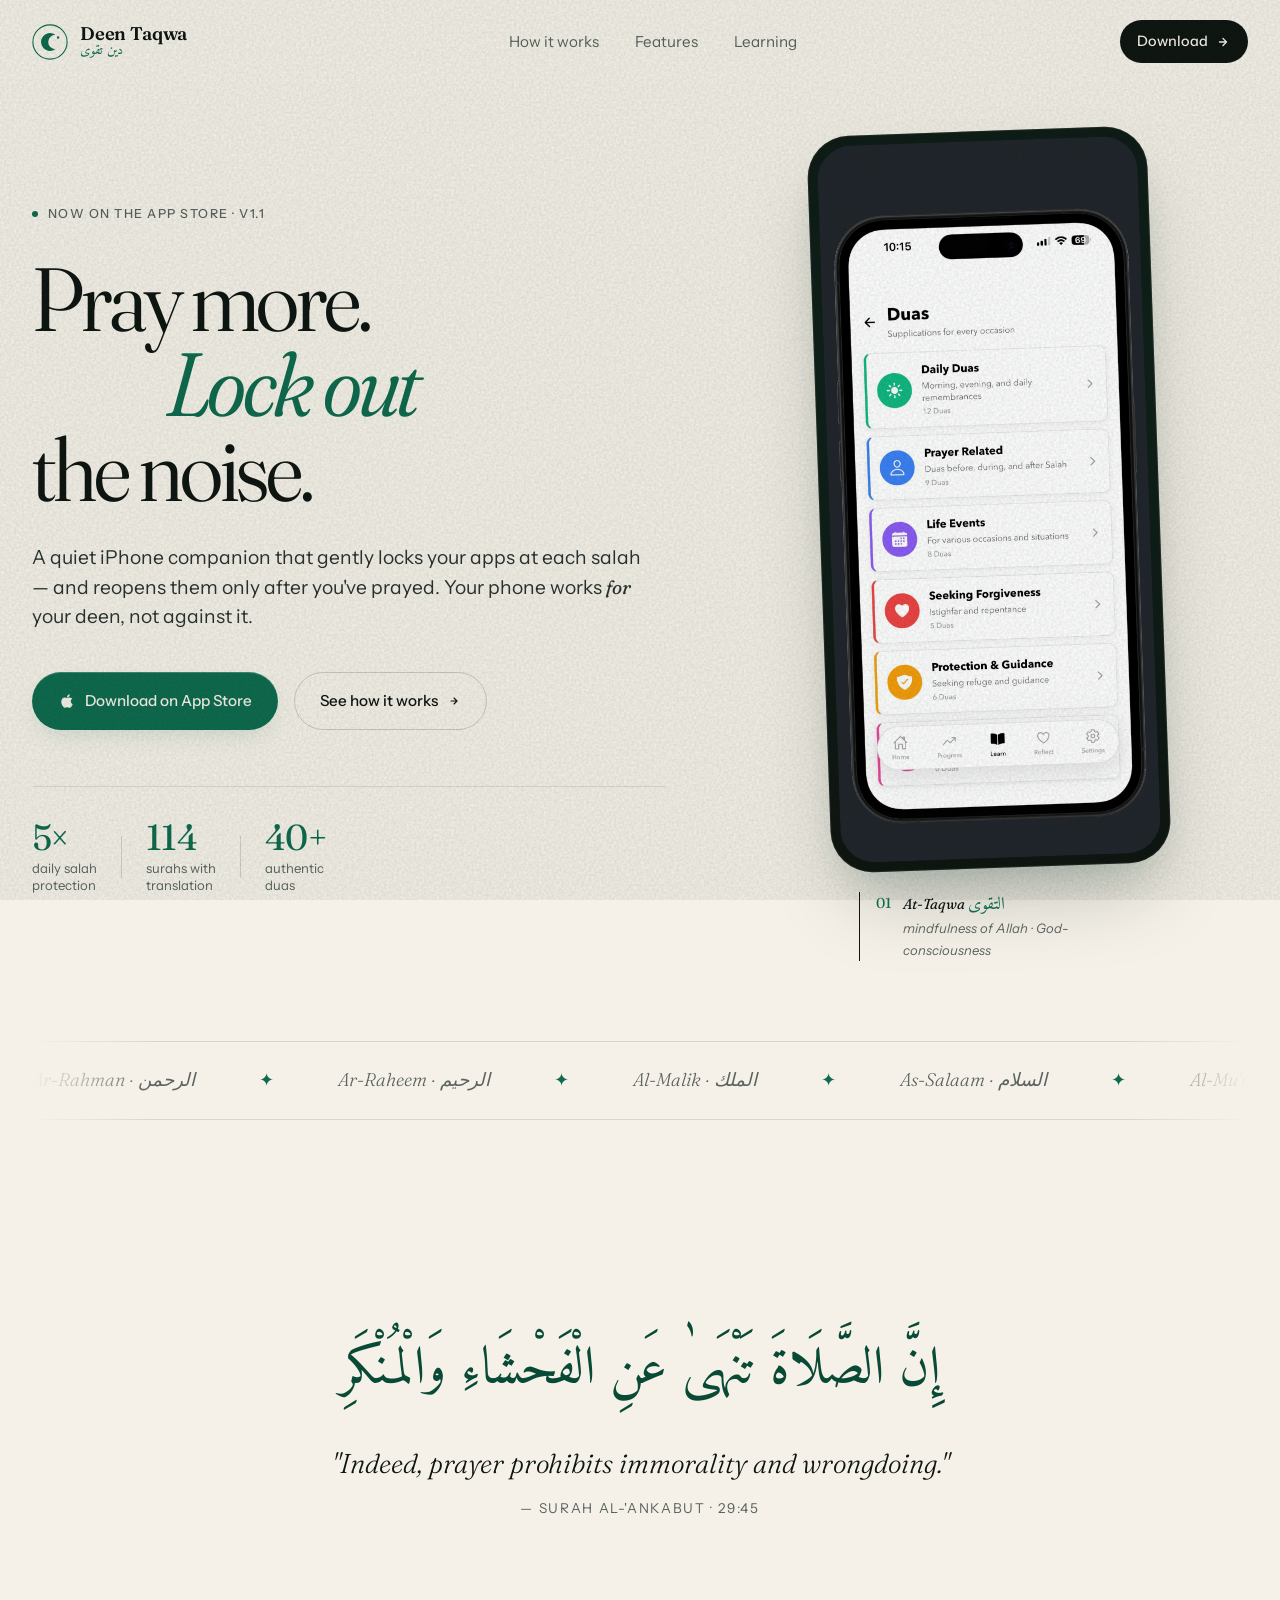
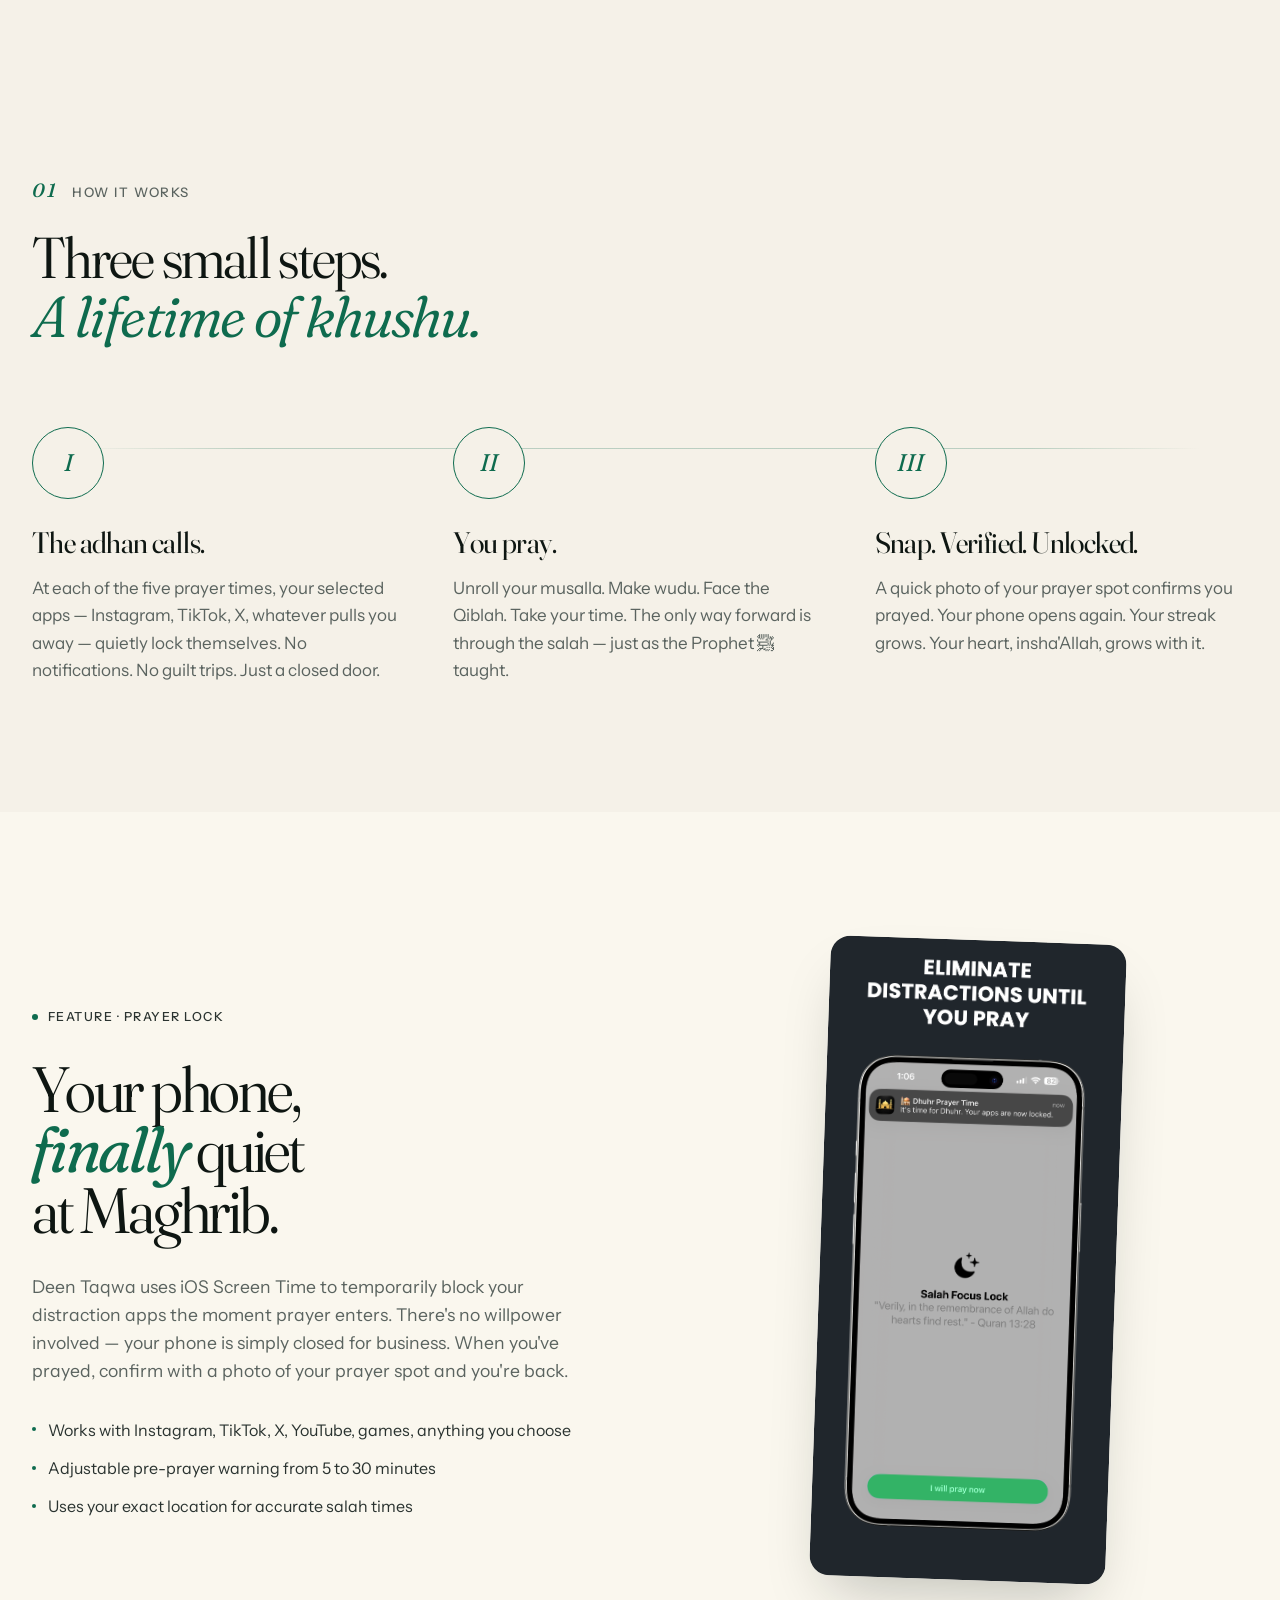
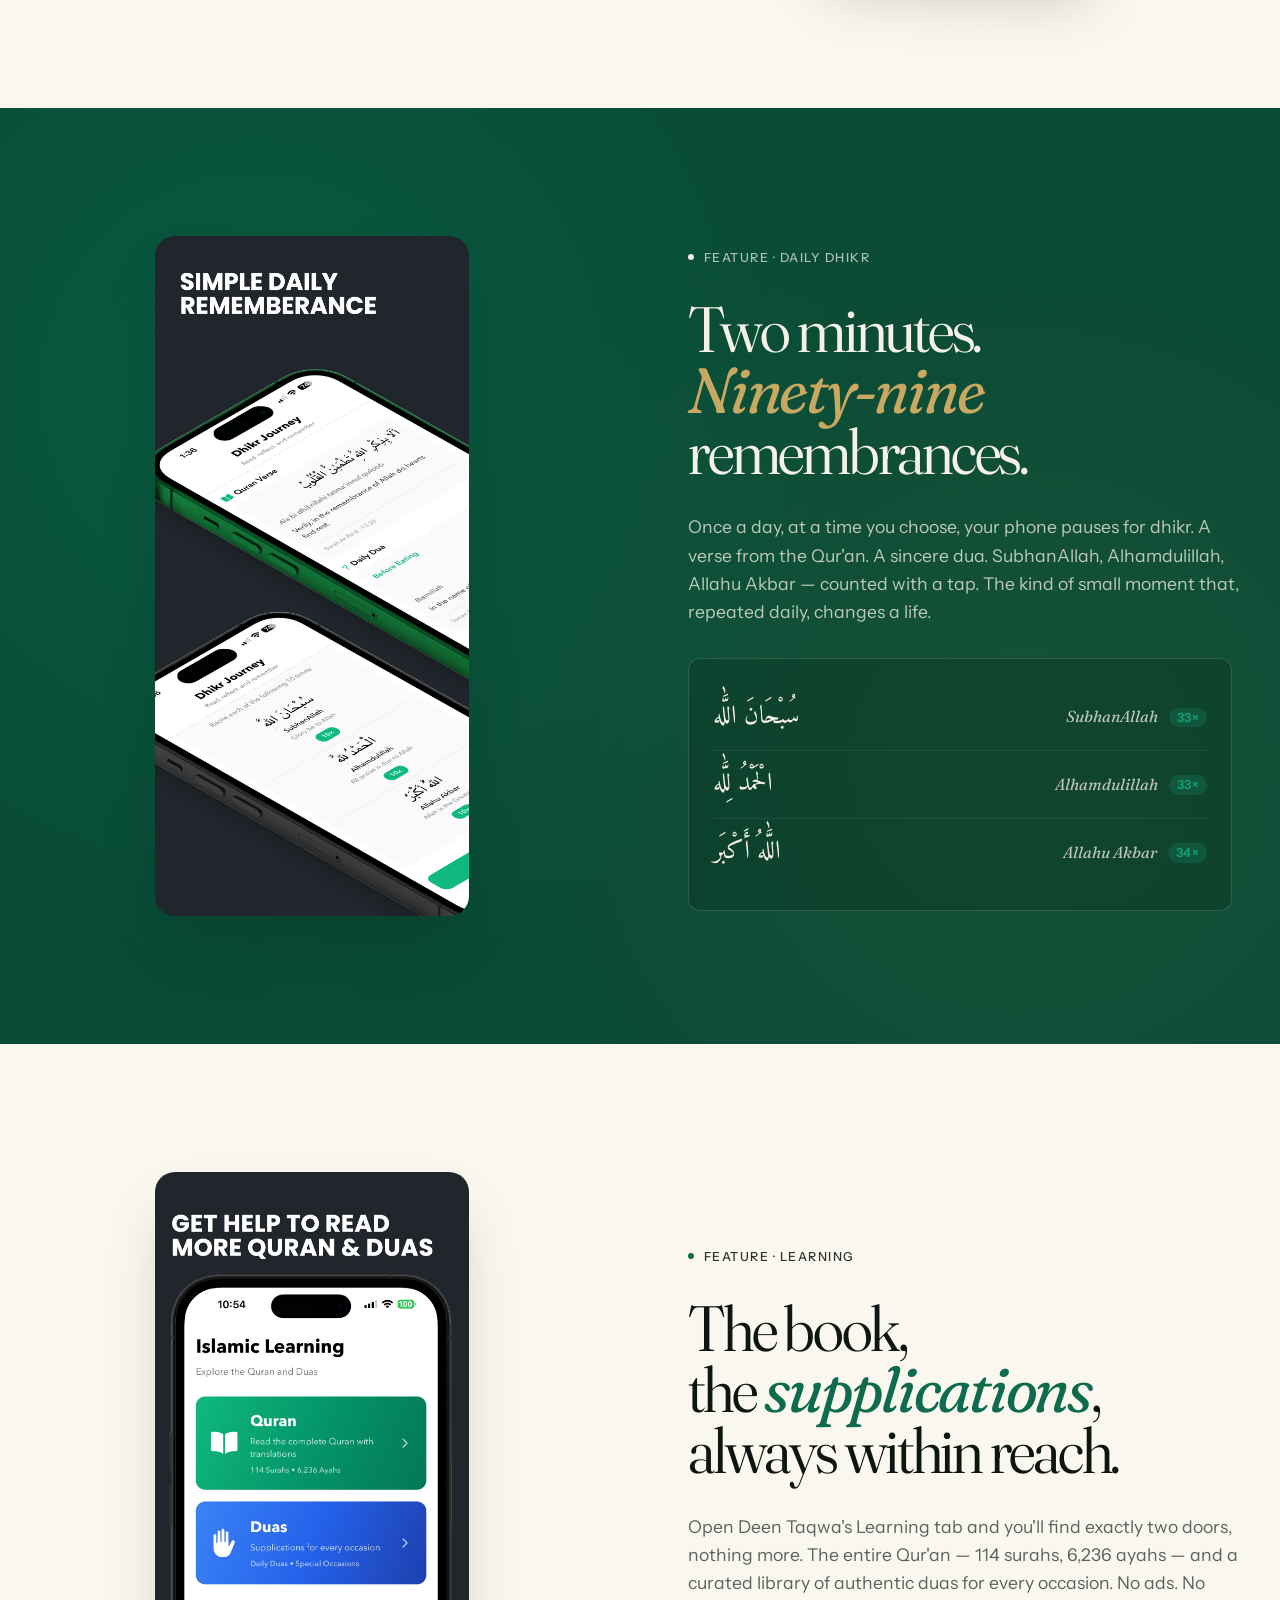
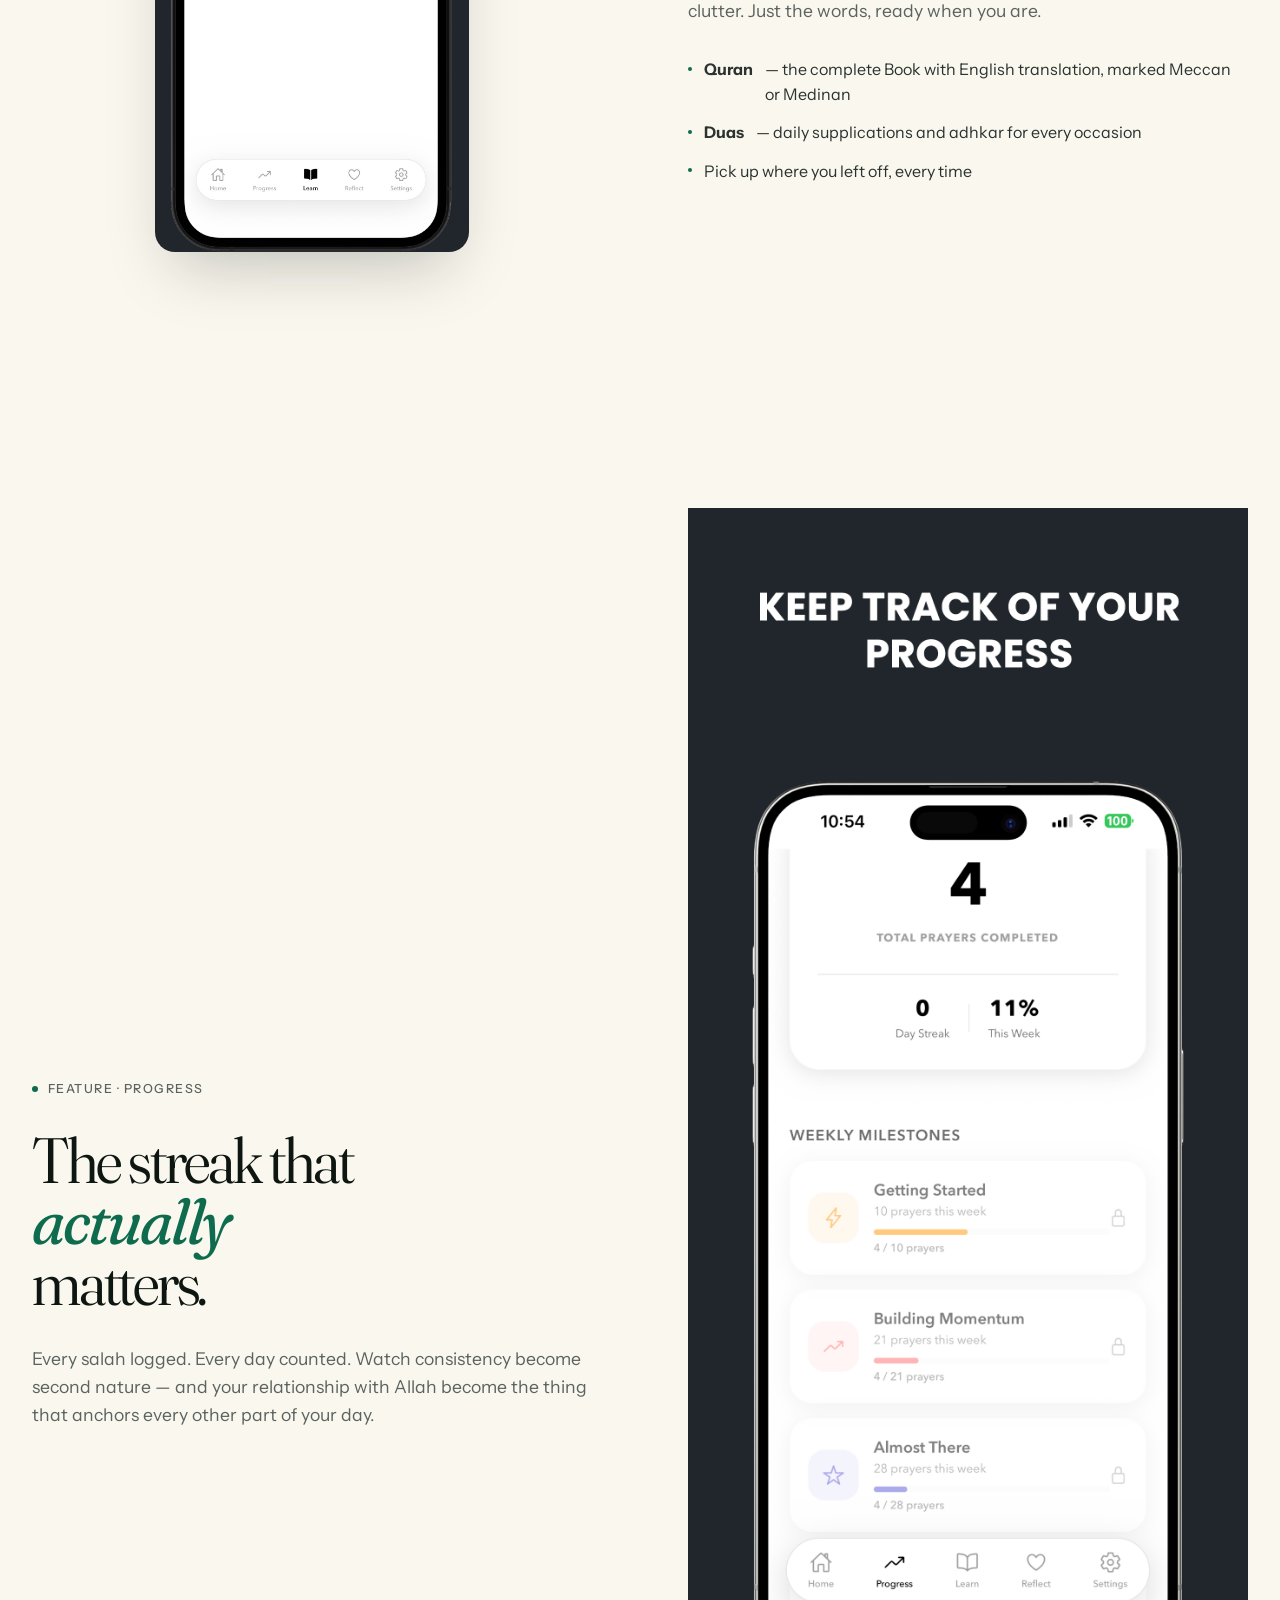
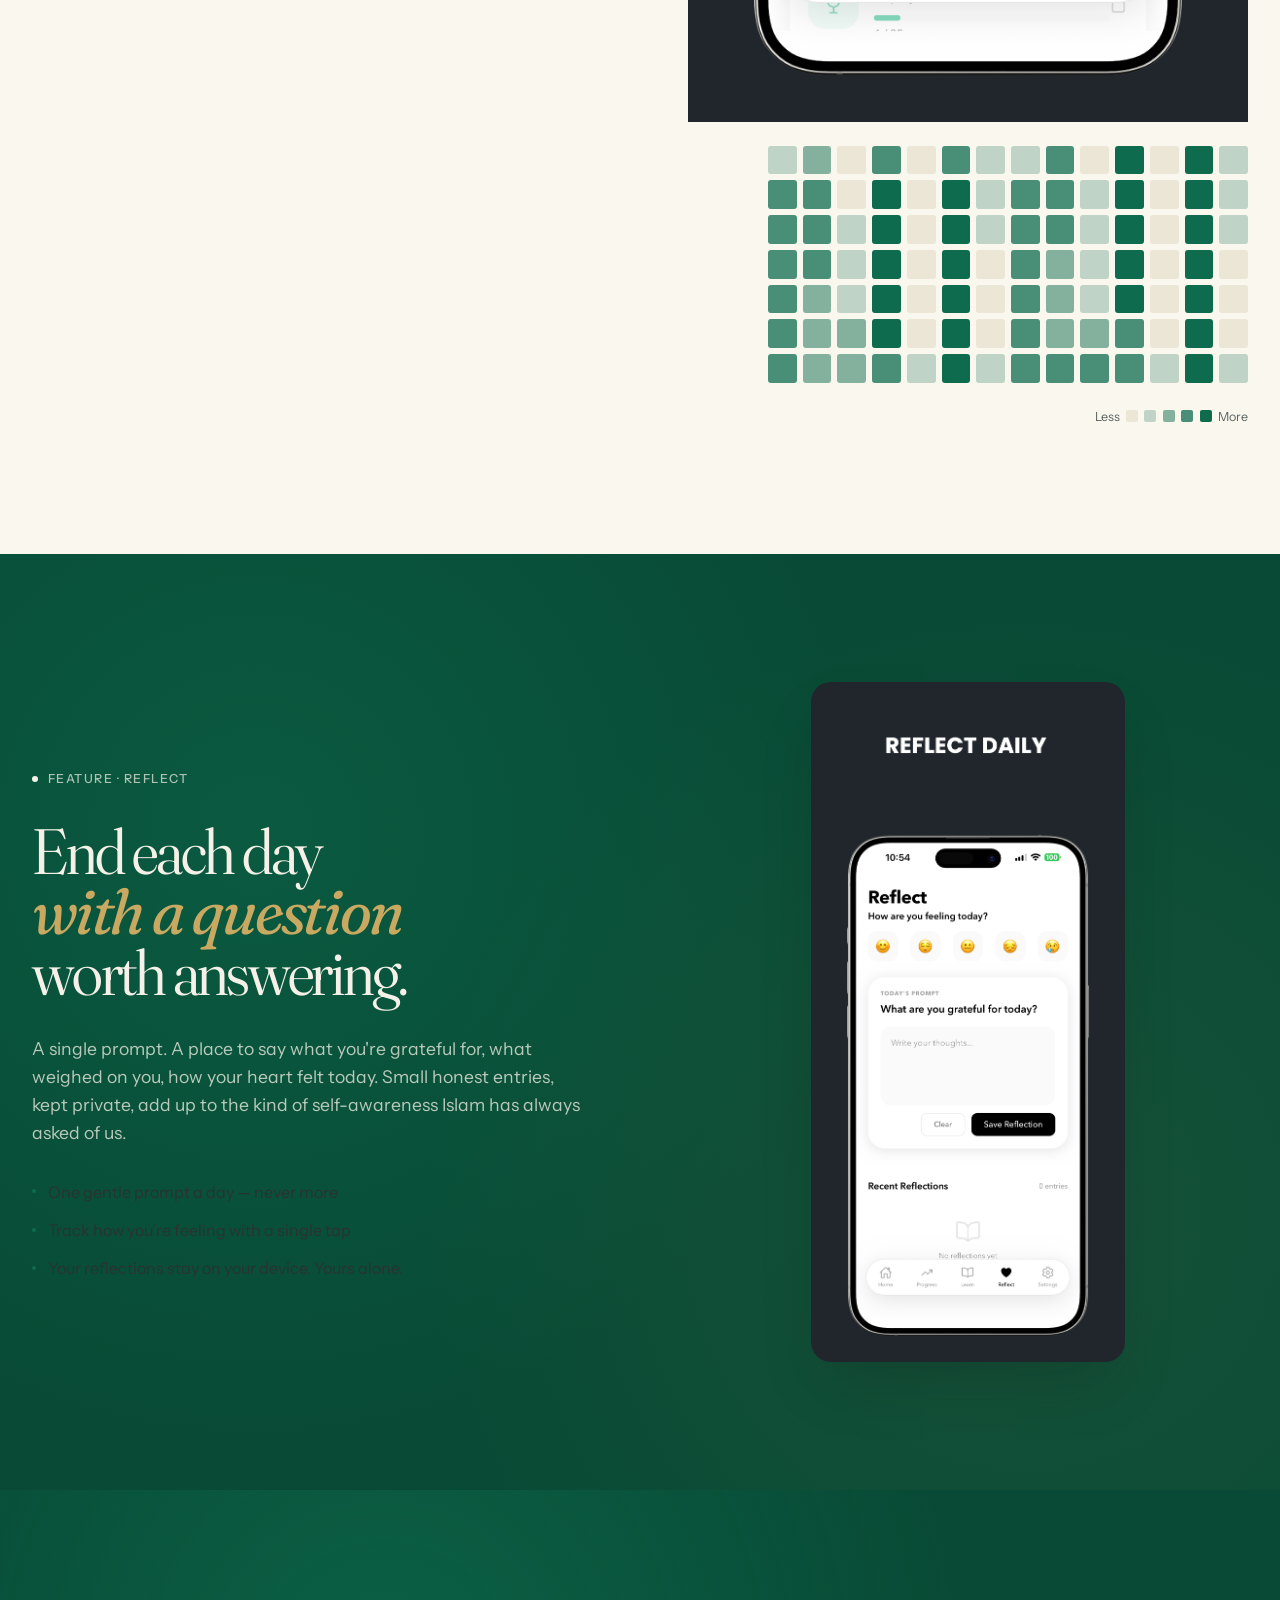
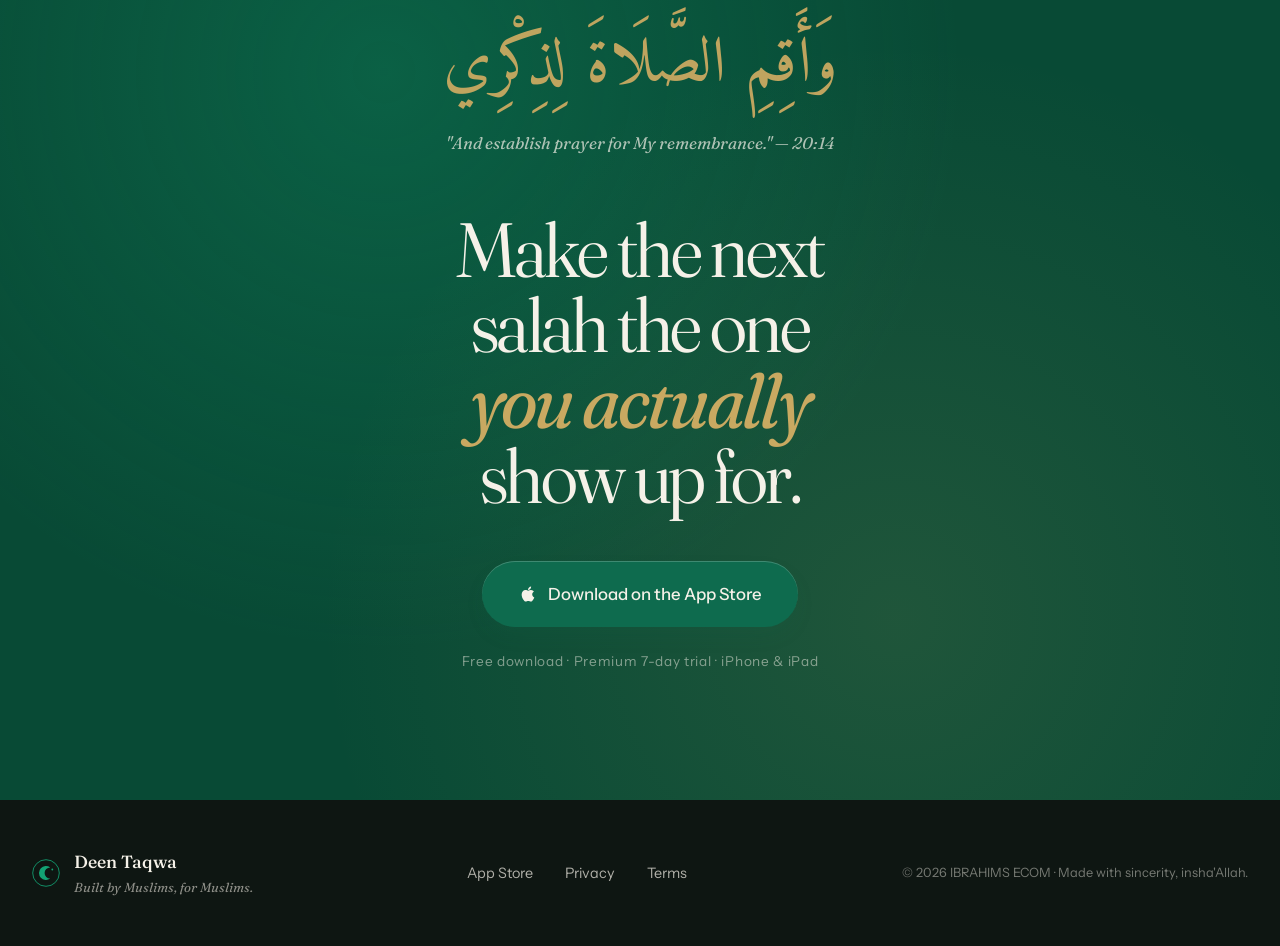
==== index.html @ 6f20c291 "fix: rebuild Learning section to match the only honest asset we have Problem: - 'quran.png' in the o" ====
<!DOCTYPE html>
<html lang="en">
<head>
<meta charset="UTF-8" />
<meta name="viewport" content="width=device-width, initial-scale=1.0" />
<title>Deen Taqwa — Pray More. Lock Distractions.</title>
<meta name="description" content="Deen Taqwa gently locks your apps at prayer times. Unlock by praying. Build blessed habits, track your streaks, and reconnect with salah." />

<link rel="preconnect" href="https://fonts.googleapis.com">
<link rel="preconnect" href="https://fonts.gstatic.com" crossorigin>
<link href="https://fonts.googleapis.com/css2?family=Fraunces:opsz,wght,SOFT,WONK@9..144,300..900,0..100,0..1&family=Instrument+Sans:ital,wght@0,400..700;1,400..700&family=Amiri:wght@400;700&display=swap" rel="stylesheet">

<link rel="stylesheet" href="styles.css" />
</head>
<body>

<!-- Subtle grain overlay -->
<div class="grain" aria-hidden="true"></div>

<!-- NAV -->
<header class="nav">
  <a href="#" class="nav__brand" aria-label="Deen Taqwa home">
    <svg class="nav__mark" viewBox="0 0 40 40" aria-hidden="true">
      <circle cx="20" cy="20" r="19" fill="none" stroke="currentColor" stroke-width="1.2"/>
      <path d="M26 12 a10 10 0 1 0 0 16 a8 8 0 1 1 0 -16 z" fill="currentColor"/>
      <circle cx="29" cy="15" r="1.3" fill="currentColor"/>
    </svg>
    <span class="nav__wordmark">
      <span class="nav__wordmark-main">Deen Taqwa</span>
      <span class="nav__wordmark-sub">دين تقوى</span>
    </span>
  </a>

  <nav class="nav__links" aria-label="Primary">
    <a href="#how">How it works</a>
    <a href="#features">Features</a>
    <a href="#learning">Learning</a>
  </nav>

  <a href="https://apps.apple.com/us/app/deen-taqwa-salah-dhikr/id6758683868" class="nav__cta" target="_blank" rel="noopener">
    Download
    <svg viewBox="0 0 16 16" width="14" height="14" aria-hidden="true"><path d="M4 8h8M8 4l4 4-4 4" fill="none" stroke="currentColor" stroke-width="1.5" stroke-linecap="round" stroke-linejoin="round"/></svg>
  </a>
</header>

<!-- HERO -->
<section class="hero">
  <div class="hero__grid">

    <div class="hero__copy">
      <div class="eyebrow">
        <span class="eyebrow__dot"></span>
        <span>Now on the App Store · v1.1</span>
      </div>

      <h1 class="hero__title">
        <span class="hero__title-line">Pray more.</span>
        <span class="hero__title-line hero__title-line--italic">Lock out</span>
        <span class="hero__title-line">the noise.</span>
      </h1>

      <p class="hero__lede">
        A quiet iPhone companion that gently locks your apps at each salah — and reopens them only after you've prayed. Your phone works <em>for</em> your deen, not against it.
      </p>

      <div class="hero__ctas">
        <a href="https://apps.apple.com/us/app/deen-taqwa-salah-dhikr/id6758683868" class="btn btn--primary" target="_blank" rel="noopener">
          <svg viewBox="0 0 24 24" width="18" height="18" aria-hidden="true" fill="currentColor">
            <path d="M17.05 20.28c-.98.95-2.05.8-3.08.35-1.09-.46-2.09-.48-3.24 0-1.44.62-2.2.44-3.06-.35C2.79 15.25 3.51 7.59 9.05 7.31c1.35.07 2.29.74 3.08.8 1.18-.24 2.31-.93 3.57-.84 1.51.12 2.65.72 3.4 1.8-3.12 1.87-2.38 5.98.48 7.13-.57 1.5-1.31 2.99-2.54 4.08zM12.03 7.25c-.15-2.23 1.66-4.07 3.74-4.25.29 2.58-2.34 4.5-3.74 4.25z"/>
          </svg>
          Download on App Store
        </a>
        <a href="#how" class="btn btn--ghost">
          See how it works
          <svg viewBox="0 0 16 16" width="12" height="12" aria-hidden="true"><path d="M4 8h8M8 4l4 4-4 4" fill="none" stroke="currentColor" stroke-width="1.5" stroke-linecap="round" stroke-linejoin="round"/></svg>
        </a>
      </div>

      <div class="hero__stats">
        <div class="stat">
          <div class="stat__num">5×</div>
          <div class="stat__label">daily salah<br/>protection</div>
        </div>
        <div class="stat__divider"></div>
        <div class="stat">
          <div class="stat__num">114</div>
          <div class="stat__label">surahs with<br/>translation</div>
        </div>
        <div class="stat__divider"></div>
        <div class="stat">
          <div class="stat__num">40+</div>
          <div class="stat__label">authentic<br/>duas</div>
        </div>
      </div>
    </div>

    <div class="hero__media">
      <div class="hero__phone">
        <video autoplay muted loop playsinline poster="assets/hero-prayer.png">
          <source src="assets/preview.mp4" type="video/mp4">
        </video>
        <div class="hero__phone-glow" aria-hidden="true"></div>
      </div>
      <figure class="hero__caption">
        <span class="hero__caption-num">01</span>
        <span class="hero__caption-text">
          <em>At-Taqwa</em> <span class="ar">التقوى</span><br/>
          <span class="hero__caption-meaning">mindfulness of Allah · God-consciousness</span>
        </span>
      </figure>
    </div>

  </div>

  <!-- Running marquee of divine names -->
  <div class="marquee" aria-hidden="true">
    <div class="marquee__track">
      <span>Ar-Rahman · الرحمن</span>
      <span>Ar-Raheem · الرحيم</span>
      <span>Al-Malik · الملك</span>
      <span>As-Salaam · السلام</span>
      <span>Al-Mu'min · المؤمن</span>
      <span>Al-Muhaymin · المهيمن</span>
      <span>Al-Aziz · العزيز</span>
      <span>Al-Jabbar · الجبار</span>
      <span>Al-Khaliq · الخالق</span>
      <span>Al-Ghaffar · الغفار</span>
      <span>Al-Wahhab · الوهاب</span>
      <span>Ar-Razzaq · الرزاق</span>
      <!-- duplicate for seamless loop -->
      <span>Ar-Rahman · الرحمن</span>
      <span>Ar-Raheem · الرحيم</span>
      <span>Al-Malik · الملك</span>
      <span>As-Salaam · السلام</span>
      <span>Al-Mu'min · المؤمن</span>
      <span>Al-Muhaymin · المهيمن</span>
      <span>Al-Aziz · العزيز</span>
      <span>Al-Jabbar · الجبار</span>
      <span>Al-Khaliq · الخالق</span>
      <span>Al-Ghaffar · الغفار</span>
      <span>Al-Wahhab · الوهاب</span>
      <span>Ar-Razzaq · الرزاق</span>
    </div>
  </div>
</section>

<!-- THE PROBLEM / PROMISE -->
<section class="quote">
  <div class="quote__inner">
    <p class="quote__ar">إِنَّ الصَّلَاةَ تَنْهَىٰ عَنِ الْفَحْشَاءِ وَالْمُنْكَرِ</p>
    <p class="quote__tr">
      "Indeed, prayer prohibits immorality and wrongdoing."
    </p>
    <p class="quote__cite">— Surah Al-'Ankabut · 29:45</p>
  </div>
</section>

<!-- HOW IT WORKS -->
<section id="how" class="how">
  <div class="section-head">
    <div class="section-head__kicker">
      <span class="section-head__num">01</span>
      <span>How it works</span>
    </div>
    <h2 class="section-head__title">
      Three small steps.<br/>
      <span class="section-head__title--italic">A lifetime of khushu.</span>
    </h2>
  </div>

  <div class="steps">
    <article class="step">
      <div class="step__num">I</div>
      <h3 class="step__title">The adhan calls.</h3>
      <p class="step__body">At each of the five prayer times, your selected apps — Instagram, TikTok, X, whatever pulls you away — quietly lock themselves. No notifications. No guilt trips. Just a closed door.</p>
    </article>

    <article class="step">
      <div class="step__num">II</div>
      <h3 class="step__title">You pray.</h3>
      <p class="step__body">Unroll your musalla. Make wudu. Face the Qiblah. Take your time. The only way forward is through the salah — just as the Prophet ﷺ taught.</p>
    </article>

    <article class="step">
      <div class="step__num">III</div>
      <h3 class="step__title">Snap. Verified. Unlocked.</h3>
      <p class="step__body">A quick photo of your prayer spot confirms you prayed. Your phone opens again. Your streak grows. Your heart, insha'Allah, grows with it.</p>
    </article>
  </div>
</section>

<!-- FEATURE ONE — APP LOCK -->
<section id="features" class="feature feature--light">
  <div class="feature__grid">
    <div class="feature__copy">
      <div class="eyebrow eyebrow--dark">
        <span class="eyebrow__dot eyebrow__dot--emerald"></span>
        <span>Feature · Prayer Lock</span>
      </div>
      <h2 class="feature__title">
        Your phone,<br/>
        <em>finally</em> quiet<br/>
        at Maghrib.
      </h2>
      <p class="feature__body">
        Deen Taqwa uses iOS Screen Time to temporarily block your distraction apps the moment prayer enters. There's no willpower involved — your phone is simply closed for business. When you've prayed, confirm with a photo of your prayer spot and you're back.
      </p>
      <ul class="feature__list">
        <li><span class="feature__list-dot"></span>Works with Instagram, TikTok, X, YouTube, games, anything you choose</li>
        <li><span class="feature__list-dot"></span>Adjustable pre-prayer warning from 5 to 30 minutes</li>
        <li><span class="feature__list-dot"></span>Uses your exact location for accurate salah times</li>
      </ul>
    </div>

    <div class="feature__media feature__media--verify">
      <img src="assets/focus-lock.png" alt="Deen Taqwa Salah Focus Lock — your apps are now locked until you pray" />
    </div>
  </div>
</section>

<!-- FEATURE TWO — DHIKR -->
<section class="feature feature--dark">
  <div class="feature__grid feature__grid--reverse">
    <div class="feature__copy">
      <div class="eyebrow eyebrow--light">
        <span class="eyebrow__dot eyebrow__dot--cream"></span>
        <span>Feature · Daily Dhikr</span>
      </div>
      <h2 class="feature__title feature__title--light">
        Two minutes.<br/>
        <em>Ninety-nine</em><br/>
        remembrances.
      </h2>
      <p class="feature__body feature__body--light">
        Once a day, at a time you choose, your phone pauses for dhikr. A verse from the Qur'an. A sincere dua. SubhanAllah, Alhamdulillah, Allahu Akbar — counted with a tap. The kind of small moment that, repeated daily, changes a life.
      </p>
      <div class="dhikr-display">
        <div class="dhikr-row">
          <span class="dhikr-ar">سُبْحَانَ اللَّٰه</span>
          <span class="dhikr-tr">SubhanAllah <span class="dhikr-count">33×</span></span>
        </div>
        <div class="dhikr-row">
          <span class="dhikr-ar">الْحَمْدُ لِلَّٰه</span>
          <span class="dhikr-tr">Alhamdulillah <span class="dhikr-count">33×</span></span>
        </div>
        <div class="dhikr-row">
          <span class="dhikr-ar">اللَّٰهُ أَكْبَر</span>
          <span class="dhikr-tr">Allahu Akbar <span class="dhikr-count">34×</span></span>
        </div>
      </div>
    </div>

    <div class="feature__media feature__media--hero">
      <img src="assets/dhikr-journey.png" alt="Deen Taqwa Dhikr Journey — Quran verse, daily dua, and the three remembrances counted with taps" />
    </div>
  </div>
</section>

<!-- LEARNING SECTION -->
<section id="learning" class="feature feature--light">
  <div class="feature__grid feature__grid--reverse">
    <div class="feature__copy">
      <div class="eyebrow eyebrow--dark">
        <span class="eyebrow__dot eyebrow__dot--emerald"></span>
        <span>Feature · Learning</span>
      </div>
      <h2 class="feature__title">
        The book,<br/>
        the <em>supplications</em>,<br/>
        always within reach.
      </h2>
      <p class="feature__body">
        Open Deen Taqwa's Learning tab and you'll find exactly two doors, nothing more. The entire Qur'an — 114 surahs, 6,236 ayahs — and a curated library of authentic duas for every occasion. No ads. No clutter. Just the words, ready when you are.
      </p>
      <ul class="feature__list">
        <li><span class="feature__list-dot"></span><strong>Quran</strong> — the complete Book with English translation, marked Meccan or Medinan</li>
        <li><span class="feature__list-dot"></span><strong>Duas</strong> — daily supplications and adhkar for every occasion</li>
        <li><span class="feature__list-dot"></span>Pick up where you left off, every time</li>
      </ul>
    </div>

    <div class="feature__media feature__media--hero">
      <img src="assets/learning.png" alt="Deen Taqwa Islamic Learning screen — Quran and Duas in one clean view" />
    </div>
  </div>
</section>

<!-- PROGRESS / STATS -->
<section class="progress">
  <div class="progress__inner">
    <div class="progress__copy">
      <div class="eyebrow">
        <span class="eyebrow__dot"></span>
        <span>Feature · Progress</span>
      </div>
      <h2 class="feature__title">
        The streak that<br/>
        <em>actually</em><br/>
        matters.
      </h2>
      <p class="feature__body">
        Every salah logged. Every day counted. Watch consistency become second nature — and your relationship with Allah become the thing that anchors every other part of your day.
      </p>
    </div>

    <div class="progress__viz">
      <div class="progress__phone">
        <img src="assets/progress.png" alt="Deen Taqwa progress screen — total prayers completed, day streak, and weekly milestones" />
      </div>
      <div class="streak-grid" aria-hidden="true">
        <!-- 7 cols x 6 rows = 42 cells, GitHub-style streak -->
      </div>
      <div class="streak-legend" aria-hidden="true">
        <span>Less</span>
        <span class="streak-sq streak-sq--l0"></span>
        <span class="streak-sq streak-sq--l1"></span>
        <span class="streak-sq streak-sq--l2"></span>
        <span class="streak-sq streak-sq--l3"></span>
        <span class="streak-sq streak-sq--l4"></span>
        <span>More</span>
      </div>
    </div>
  </div>
</section>

<!-- REFLECT SECTION -->
<section class="feature feature--dark">
  <div class="feature__grid">
    <div class="feature__copy">
      <div class="eyebrow eyebrow--light">
        <span class="eyebrow__dot eyebrow__dot--cream"></span>
        <span>Feature · Reflect</span>
      </div>
      <h2 class="feature__title feature__title--light">
        End each day<br/>
        <em>with a question</em><br/>
        worth answering.
      </h2>
      <p class="feature__body feature__body--light">
        A single prompt. A place to say what you're grateful for, what weighed on you, how your heart felt today. Small honest entries, kept private, add up to the kind of self-awareness Islam has always asked of us.
      </p>
      <ul class="feature__list">
        <li><span class="feature__list-dot"></span>One gentle prompt a day — never more</li>
        <li><span class="feature__list-dot"></span>Track how you're feeling with a single tap</li>
        <li><span class="feature__list-dot"></span>Your reflections stay on your device. Yours alone.</li>
      </ul>
    </div>

    <div class="feature__media feature__media--hero">
      <img src="assets/reflect.png" alt="Deen Taqwa Reflect screen — mood check-in and a daily gratitude prompt" />
    </div>
  </div>
</section>

<!-- FINAL CTA -->
<section class="final-cta">
  <div class="final-cta__inner">
    <p class="final-cta__ar">وَأَقِمِ الصَّلَاةَ لِذِكْرِي</p>
    <p class="final-cta__meaning">"And establish prayer for My remembrance." — 20:14</p>

    <h2 class="final-cta__title">
      Make the next<br/>
      salah the one<br/>
      <em>you actually</em><br/>
      show up for.
    </h2>

    <a href="https://apps.apple.com/us/app/deen-taqwa-salah-dhikr/id6758683868" class="btn btn--primary btn--large" target="_blank" rel="noopener">
      <svg viewBox="0 0 24 24" width="20" height="20" aria-hidden="true" fill="currentColor">
        <path d="M17.05 20.28c-.98.95-2.05.8-3.08.35-1.09-.46-2.09-.48-3.24 0-1.44.62-2.2.44-3.06-.35C2.79 15.25 3.51 7.59 9.05 7.31c1.35.07 2.29.74 3.08.8 1.18-.24 2.31-.93 3.57-.84 1.51.12 2.65.72 3.4 1.8-3.12 1.87-2.38 5.98.48 7.13-.57 1.5-1.31 2.99-2.54 4.08zM12.03 7.25c-.15-2.23 1.66-4.07 3.74-4.25.29 2.58-2.34 4.5-3.74 4.25z"/>
      </svg>
      Download on the App Store
    </a>

    <p class="final-cta__sub">Free download · Premium 7-day trial · iPhone & iPad</p>
  </div>
</section>

<!-- FOOTER -->
<footer class="footer">
  <div class="footer__inner">
    <div class="footer__brand">
      <span class="footer__mark">
        <svg viewBox="0 0 40 40" width="28" height="28" aria-hidden="true">
          <circle cx="20" cy="20" r="19" fill="none" stroke="currentColor" stroke-width="1.2"/>
          <path d="M26 12 a10 10 0 1 0 0 16 a8 8 0 1 1 0 -16 z" fill="currentColor"/>
          <circle cx="29" cy="15" r="1.3" fill="currentColor"/>
        </svg>
      </span>
      <div>
        <div class="footer__wordmark">Deen Taqwa</div>
        <div class="footer__tag">Built by Muslims, for Muslims.</div>
      </div>
    </div>

    <nav class="footer__nav" aria-label="Footer">
      <a href="https://apps.apple.com/us/app/deen-taqwa-salah-dhikr/id6758683868" target="_blank" rel="noopener">App Store</a>
      <a href="https://sites.google.com/view/salahlock/privacy-policy" target="_blank" rel="noopener">Privacy</a>
      <a href="https://www.apple.com/legal/internet-services/itunes/dev/stdeula/" target="_blank" rel="noopener">Terms</a>
    </nav>

    <p class="footer__copy">© 2026 IBRAHIMS ECOM · Made with sincerity, insha'Allah.</p>
  </div>
</footer>

<script src="script.js"></script>
</body>
</html>
---- styles.css ----
/* ==========================================================================
   DEEN TAQWA — Editorial emerald aesthetic
   Fraunces (serif display) + Instrument Sans (body) + Amiri (Arabic)
   ========================================================================== */

:root {
  /* Core palette */
  --cream: #f5f1e8;
  --cream-deep: #ece6d6;
  --ink: #0e1612;
  --ink-soft: #2a3330;
  --ink-muted: #5a635f;
  --paper: #faf7ee;

  /* Emerald — Islamic green, not mall green */
  --emerald: #0e6b4e;
  --emerald-deep: #084a35;
  --emerald-bright: #13a374;
  --emerald-glow: rgba(14, 107, 78, 0.18);

  /* Accents */
  --gold: #c9a961;
  --terracotta: #b8593a;

  /* Typography */
  --font-display: 'Fraunces', Georgia, serif;
  --font-body: 'Instrument Sans', -apple-system, sans-serif;
  --font-ar: 'Amiri', 'Scheherazade New', serif;

  /* Rhythm */
  --section-pad: clamp(4rem, 10vw, 9rem);
  --container: 1280px;
}

* { box-sizing: border-box; margin: 0; padding: 0; }

html { scroll-behavior: smooth; -webkit-font-smoothing: antialiased; -moz-osx-font-smoothing: grayscale; }

body {
  background: var(--cream);
  color: var(--ink);
  font-family: var(--font-body);
  font-size: 17px;
  line-height: 1.55;
  overflow-x: hidden;
  font-feature-settings: 'ss01', 'ss02';
}

img, video, svg { max-width: 100%; display: block; }

a { color: inherit; text-decoration: none; }

em {
  font-family: var(--font-display);
  font-style: italic;
  font-weight: 400;
  font-variation-settings: 'SOFT' 50, 'WONK' 1;
}

/* ==========================================================================
   Grain overlay — adds paper texture, kills digital feel
   ========================================================================== */
.grain {
  position: fixed;
  inset: 0;
  pointer-events: none;
  z-index: 9999;
  opacity: 0.32;
  mix-blend-mode: multiply;
  background-image: url("data:image/svg+xml,%3Csvg viewBox='0 0 400 400' xmlns='http://www.w3.org/2000/svg'%3E%3Cfilter id='n'%3E%3CfeTurbulence type='fractalNoise' baseFrequency='0.9' numOctaves='3' stitchTiles='stitch'/%3E%3CfeColorMatrix values='0 0 0 0 0.05 0 0 0 0 0.08 0 0 0 0 0.06 0 0 0 0.5 0'/%3E%3C/filter%3E%3Crect width='100%25' height='100%25' filter='url(%23n)'/%3E%3C/svg%3E");
}

/* ==========================================================================
   NAV
   ========================================================================== */
.nav {
  position: sticky;
  top: 0;
  z-index: 100;
  display: flex;
  align-items: center;
  justify-content: space-between;
  padding: 1.25rem 2rem;
  max-width: var(--container);
  margin: 0 auto;
  backdrop-filter: blur(12px);
  -webkit-backdrop-filter: blur(12px);
}

.nav::before {
  content: '';
  position: absolute;
  inset: 0;
  background: linear-gradient(to bottom, rgba(245, 241, 232, 0.92), rgba(245, 241, 232, 0.6));
  z-index: -1;
}

.nav__brand {
  display: flex;
  align-items: center;
  gap: 0.75rem;
  color: var(--ink);
}

.nav__mark { width: 36px; height: 36px; color: var(--emerald); }

.nav__wordmark { display: flex; flex-direction: column; line-height: 1; }

.nav__wordmark-main {
  font-family: var(--font-display);
  font-weight: 600;
  font-size: 1.15rem;
  letter-spacing: -0.01em;
}

.nav__wordmark-sub {
  font-family: var(--font-ar);
  font-size: 0.85rem;
  color: var(--emerald);
  margin-top: 2px;
}

.nav__links {
  display: flex;
  gap: 2.25rem;
  font-size: 0.95rem;
  color: var(--ink-muted);
}

.nav__links a {
  position: relative;
  transition: color 0.2s ease;
}

.nav__links a:hover { color: var(--emerald); }

.nav__links a::after {
  content: '';
  position: absolute;
  left: 0; right: 100%;
  bottom: -4px;
  height: 1px;
  background: var(--emerald);
  transition: right 0.3s cubic-bezier(0.6, 0, 0.2, 1);
}

.nav__links a:hover::after { right: 0; }

.nav__cta {
  display: inline-flex;
  align-items: center;
  gap: 0.5rem;
  padding: 0.65rem 1.1rem;
  background: var(--ink);
  color: var(--cream);
  border-radius: 100px;
  font-size: 0.9rem;
  font-weight: 500;
  transition: all 0.25s ease;
}

.nav__cta:hover { background: var(--emerald); transform: translateY(-1px); }
.nav__cta:hover svg { transform: translateX(2px); }
.nav__cta svg { transition: transform 0.25s ease; }

/* ==========================================================================
   HERO
   ========================================================================== */
.hero {
  max-width: var(--container);
  margin: 0 auto;
  padding: 3rem 2rem 5rem;
  position: relative;
}

.hero__grid {
  display: grid;
  grid-template-columns: 1.1fr 0.9fr;
  gap: 4rem;
  align-items: center;
}

.eyebrow {
  display: inline-flex;
  align-items: center;
  gap: 0.6rem;
  font-size: 0.78rem;
  letter-spacing: 0.12em;
  text-transform: uppercase;
  color: var(--ink-muted);
  font-weight: 500;
  margin-bottom: 2rem;
}

.eyebrow--dark { color: var(--ink-soft); }
.eyebrow--light { color: rgba(245, 241, 232, 0.7); }

.eyebrow__dot {
  width: 6px; height: 6px;
  border-radius: 50%;
  background: var(--emerald);
  animation: pulse 2.4s ease-in-out infinite;
}

.eyebrow__dot--emerald { background: var(--emerald); }
.eyebrow__dot--cream { background: var(--cream); }

@keyframes pulse {
  0%, 100% { opacity: 1; transform: scale(1); }
  50% { opacity: 0.4; transform: scale(0.8); }
}

.hero__title {
  font-family: var(--font-display);
  font-weight: 350;
  font-size: clamp(3rem, 7vw, 6rem);
  line-height: 0.95;
  letter-spacing: -0.035em;
  color: var(--ink);
  margin-bottom: 2rem;
  font-variation-settings: 'opsz' 144, 'SOFT' 30;
}

.hero__title-line {
  display: block;
  opacity: 0;
  transform: translateY(20px);
  animation: rise 0.9s cubic-bezier(0.2, 0.6, 0.2, 1) forwards;
}

.hero__title-line:nth-child(1) { animation-delay: 0.1s; }
.hero__title-line:nth-child(2) { animation-delay: 0.25s; }
.hero__title-line:nth-child(3) { animation-delay: 0.4s; }

.hero__title-line--italic {
  font-style: italic;
  color: var(--emerald);
  font-variation-settings: 'WONK' 1, 'SOFT' 50;
  padding-left: 1.5em;
}

@keyframes rise {
  to { opacity: 1; transform: translateY(0); }
}

.hero__lede {
  font-size: 1.2rem;
  line-height: 1.55;
  color: var(--ink-soft);
  max-width: 32em;
  margin-bottom: 2.5rem;
  opacity: 0;
  animation: rise 0.9s 0.55s cubic-bezier(0.2, 0.6, 0.2, 1) forwards;
}

.hero__ctas {
  display: flex;
  gap: 1rem;
  margin-bottom: 3.5rem;
  flex-wrap: wrap;
  opacity: 0;
  animation: rise 0.9s 0.7s cubic-bezier(0.2, 0.6, 0.2, 1) forwards;
}

/* Buttons */
.btn {
  display: inline-flex;
  align-items: center;
  gap: 0.6rem;
  padding: 1rem 1.6rem;
  font-size: 0.95rem;
  font-weight: 500;
  border-radius: 100px;
  transition: all 0.25s cubic-bezier(0.2, 0.6, 0.2, 1);
  cursor: pointer;
  border: none;
  font-family: inherit;
  white-space: nowrap;
}

.btn--primary {
  background: var(--emerald);
  color: var(--cream);
  box-shadow: 0 1px 0 rgba(255,255,255,0.2) inset, 0 10px 24px -8px var(--emerald-glow);
}

.btn--primary:hover {
  background: var(--emerald-deep);
  transform: translateY(-2px);
  box-shadow: 0 1px 0 rgba(255,255,255,0.2) inset, 0 14px 32px -8px rgba(14, 107, 78, 0.35);
}

.btn--ghost {
  background: transparent;
  color: var(--ink);
  border: 1px solid rgba(14, 22, 18, 0.18);
}

.btn--ghost:hover {
  border-color: var(--emerald);
  color: var(--emerald);
}

.btn--full { width: 100%; justify-content: center; }
.btn--large { padding: 1.25rem 2.25rem; font-size: 1.05rem; }

/* Stats */
.hero__stats {
  display: flex;
  align-items: center;
  gap: 1.5rem;
  padding-top: 2rem;
  border-top: 1px solid rgba(14, 22, 18, 0.1);
  opacity: 0;
  animation: rise 0.9s 0.85s cubic-bezier(0.2, 0.6, 0.2, 1) forwards;
}

.stat__num {
  font-family: var(--font-display);
  font-size: 2.25rem;
  font-weight: 400;
  line-height: 1;
  color: var(--emerald);
  letter-spacing: -0.02em;
}

.stat__label {
  font-size: 0.82rem;
  color: var(--ink-muted);
  line-height: 1.3;
  margin-top: 0.35rem;
}

.stat__divider {
  width: 1px;
  height: 42px;
  background: rgba(14, 22, 18, 0.15);
}

/* Hero media */
.hero__media {
  position: relative;
  display: flex;
  flex-direction: column;
  align-items: center;
  gap: 1.5rem;
}

.hero__phone {
  position: relative;
  width: 100%;
  max-width: 340px;
  aspect-ratio: 9 / 19.5;
  border-radius: 42px;
  background: var(--ink);
  padding: 10px;
  box-shadow:
    0 40px 80px -20px rgba(14, 22, 18, 0.25),
    0 20px 40px -15px var(--emerald-glow),
    inset 0 0 0 1px rgba(255,255,255,0.08);
  overflow: hidden;
  transform: rotate(-2deg);
  animation: rise 1.1s 0.4s cubic-bezier(0.2, 0.6, 0.2, 1) backwards;
}

.hero__phone video {
  width: 100%;
  height: 100%;
  object-fit: cover;
  border-radius: 34px;
}

.hero__phone-glow {
  position: absolute;
  inset: -30%;
  background: radial-gradient(circle at 50% 40%, var(--emerald-glow), transparent 60%);
  z-index: -1;
  filter: blur(40px);
}

.hero__caption {
  max-width: 260px;
  display: flex;
  gap: 0.75rem;
  align-items: flex-start;
  padding-left: 1rem;
  border-left: 1px solid var(--ink);
  opacity: 0;
  animation: rise 1s 1s cubic-bezier(0.2, 0.6, 0.2, 1) forwards;
}

.hero__caption-num {
  font-family: var(--font-display);
  font-size: 0.9rem;
  color: var(--emerald);
  font-variant-numeric: tabular-nums;
}

.hero__caption-text {
  font-size: 0.9rem;
  line-height: 1.5;
}

.hero__caption .ar {
  font-family: var(--font-ar);
  font-size: 1.1rem;
  color: var(--emerald);
}

.hero__caption-meaning {
  color: var(--ink-muted);
  font-size: 0.82rem;
  font-style: italic;
}

/* Marquee */
.marquee {
  margin-top: 5rem;
  padding: 1.5rem 0;
  border-top: 1px solid rgba(14, 22, 18, 0.12);
  border-bottom: 1px solid rgba(14, 22, 18, 0.12);
  overflow: hidden;
  mask-image: linear-gradient(90deg, transparent, black 10%, black 90%, transparent);
  -webkit-mask-image: linear-gradient(90deg, transparent, black 10%, black 90%, transparent);
}

.marquee__track {
  display: flex;
  gap: 4rem;
  white-space: nowrap;
  animation: slide 60s linear infinite;
  font-family: var(--font-display);
  font-style: italic;
  font-size: 1.15rem;
  color: var(--ink-muted);
  font-weight: 300;
}

.marquee__track span::after {
  content: '✦';
  margin-left: 4rem;
  color: var(--emerald);
  font-style: normal;
}

@keyframes slide {
  from { transform: translateX(0); }
  to { transform: translateX(-50%); }
}

/* ==========================================================================
   QUOTE / AYAH
   ========================================================================== */
.quote {
  padding: var(--section-pad) 2rem;
  max-width: 920px;
  margin: 0 auto;
  text-align: center;
}

.quote__ar {
  font-family: var(--font-ar);
  font-size: clamp(2rem, 4.5vw, 3.3rem);
  line-height: 1.6;
  color: var(--emerald-deep);
  margin-bottom: 2rem;
  font-weight: 400;
}

.quote__tr {
  font-family: var(--font-display);
  font-style: italic;
  font-size: clamp(1.3rem, 2.3vw, 1.7rem);
  color: var(--ink);
  max-width: 28em;
  margin: 0 auto 1rem;
  font-weight: 300;
  line-height: 1.4;
}

.quote__cite {
  font-size: 0.85rem;
  letter-spacing: 0.12em;
  text-transform: uppercase;
  color: var(--ink-muted);
}

/* ==========================================================================
   SECTION HEADS
   ========================================================================== */
.section-head {
  margin-bottom: 4rem;
  max-width: 820px;
}

.section-head--center {
  margin-left: auto;
  margin-right: auto;
  text-align: center;
}

.section-head__kicker {
  display: inline-flex;
  align-items: baseline;
  gap: 1rem;
  font-size: 0.82rem;
  letter-spacing: 0.12em;
  text-transform: uppercase;
  color: var(--ink-muted);
  margin-bottom: 1.5rem;
  font-weight: 500;
}

.section-head__num {
  font-family: var(--font-display);
  font-size: 1.2rem;
  font-style: italic;
  color: var(--emerald);
  font-variation-settings: 'WONK' 1;
}

.section-head__title {
  font-family: var(--font-display);
  font-weight: 350;
  font-size: clamp(2rem, 4.5vw, 3.6rem);
  line-height: 1.02;
  letter-spacing: -0.03em;
  color: var(--ink);
  font-variation-settings: 'opsz' 144, 'SOFT' 30;
}

.section-head__title--italic {
  font-style: italic;
  color: var(--emerald);
  font-variation-settings: 'WONK' 1, 'SOFT' 50;
}

/* ==========================================================================
   HOW IT WORKS
   ========================================================================== */
.how {
  padding: var(--section-pad) 2rem;
  max-width: var(--container);
  margin: 0 auto;
  position: relative;
}

.steps {
  display: grid;
  grid-template-columns: repeat(3, 1fr);
  gap: 3rem;
  position: relative;
}

.steps::before {
  content: '';
  position: absolute;
  top: 2.3rem;
  left: 3rem;
  right: 3rem;
  height: 1px;
  background: linear-gradient(90deg, transparent, var(--emerald) 15%, var(--emerald) 85%, transparent);
  opacity: 0.25;
}

.step {
  padding-top: 1rem;
  position: relative;
}

.step__num {
  display: inline-flex;
  width: 4.5rem; height: 4.5rem;
  align-items: center;
  justify-content: center;
  border-radius: 50%;
  background: var(--cream);
  border: 1px solid var(--emerald);
  color: var(--emerald);
  font-family: var(--font-display);
  font-size: 1.5rem;
  margin-bottom: 1.75rem;
  font-style: italic;
  font-variation-settings: 'WONK' 1;
  position: relative;
  z-index: 2;
}

.step__title {
  font-family: var(--font-display);
  font-weight: 400;
  font-size: 1.85rem;
  letter-spacing: -0.02em;
  margin-bottom: 1rem;
  line-height: 1.1;
  font-variation-settings: 'opsz' 144;
}

.step__body {
  color: var(--ink-muted);
  line-height: 1.6;
  max-width: 28em;
}

/* ==========================================================================
   FEATURE BLOCKS
   ========================================================================== */
.feature {
  padding: var(--section-pad) 2rem;
  overflow: hidden;
}

.feature--light { background: var(--paper); }

.feature--dark {
  background: var(--emerald-deep);
  color: var(--cream);
  position: relative;
}

.feature--dark::before {
  content: '';
  position: absolute;
  inset: 0;
  background-image:
    radial-gradient(circle at 20% 30%, rgba(19, 163, 116, 0.18), transparent 50%),
    radial-gradient(circle at 80% 70%, rgba(201, 169, 97, 0.08), transparent 50%);
  pointer-events: none;
}

.feature__grid {
  max-width: var(--container);
  margin: 0 auto;
  display: grid;
  grid-template-columns: 1fr 1fr;
  gap: 6rem;
  align-items: center;
  position: relative;
}

.feature__grid--reverse .feature__copy { order: 2; }
.feature__grid--reverse .feature__media { order: 1; }

.feature__title {
  font-family: var(--font-display);
  font-weight: 350;
  font-size: clamp(2.5rem, 5vw, 4.2rem);
  line-height: 0.95;
  letter-spacing: -0.035em;
  margin-bottom: 2rem;
  color: var(--ink);
  font-variation-settings: 'opsz' 144, 'SOFT' 30;
}

.feature__title--light { color: var(--cream); }

.feature__title em {
  color: var(--emerald);
  font-variation-settings: 'WONK' 1, 'SOFT' 50;
}

.feature__title--light em { color: var(--gold); }

.feature__body {
  font-size: 1.1rem;
  color: var(--ink-muted);
  margin-bottom: 2rem;
  max-width: 32em;
  line-height: 1.6;
}

.feature__body--light { color: rgba(245, 241, 232, 0.75); }

.feature__list {
  list-style: none;
  display: flex;
  flex-direction: column;
  gap: 0.85rem;
}

.feature__list li {
  display: flex;
  align-items: flex-start;
  gap: 0.75rem;
  color: var(--ink-soft);
  font-size: 1rem;
}

.feature__list-dot {
  width: 4px;
  height: 4px;
  border-radius: 50%;
  background: var(--emerald);
  margin-top: 0.6em;
  flex-shrink: 0;
}

/* Feature media */
.feature__media {
  position: relative;
  display: flex;
  justify-content: center;
}

.feature__media img {
  border-radius: 20px;
  box-shadow: 0 30px 60px -20px rgba(14, 22, 18, 0.25);
  max-height: 640px;
  width: auto;
}

.feature__media--verify {
  transform: rotate(2deg);
}

.feature__media--hero img {
  max-height: 680px;
}

/* Dhikr display */
.dhikr-display {
  margin-top: 2rem;
  padding: 1.5rem;
  border: 1px solid rgba(245, 241, 232, 0.15);
  border-radius: 12px;
  background: rgba(0, 0, 0, 0.15);
  max-width: 32em;
}

.dhikr-row {
  display: flex;
  justify-content: space-between;
  align-items: center;
  padding: 0.85rem 0;
  border-bottom: 1px solid rgba(245, 241, 232, 0.08);
}

.dhikr-row:last-child { border-bottom: none; }

.dhikr-ar {
  font-family: var(--font-ar);
  font-size: 1.6rem;
  color: var(--cream);
}

.dhikr-tr {
  font-family: var(--font-display);
  font-style: italic;
  color: rgba(245, 241, 232, 0.75);
  font-size: 1rem;
}

.dhikr-count {
  font-family: var(--font-body);
  font-style: normal;
  margin-left: 0.5rem;
  padding: 0.15rem 0.5rem;
  background: rgba(19, 163, 116, 0.2);
  color: var(--emerald-bright);
  border-radius: 100px;
  font-size: 0.78rem;
  font-weight: 600;
  letter-spacing: 0.03em;
}

/* ==========================================================================
   LEARNING
   ========================================================================== */
.learning {
  padding: var(--section-pad) 2rem;
  max-width: var(--container);
  margin: 0 auto;
}

.learning__cards {
  display: grid;
  grid-template-columns: repeat(3, 1fr);
  gap: 2.5rem;
  margin-top: 4rem;
}

.learning__card {
  display: flex;
  flex-direction: column;
  text-align: center;
}

.learning__phone {
  background: linear-gradient(160deg, var(--cream-deep), var(--paper));
  border-radius: 28px;
  padding: 2rem 1.5rem 0;
  overflow: hidden;
  margin-bottom: 2rem;
  aspect-ratio: 4 / 5;
  display: flex;
  align-items: flex-end;
  justify-content: center;
  position: relative;
  transition: transform 0.4s cubic-bezier(0.2, 0.6, 0.2, 1);
}

.learning__phone::before {
  content: '';
  position: absolute;
  inset: 0;
  background: radial-gradient(circle at 50% 0%, rgba(14, 107, 78, 0.08), transparent 60%);
}

.learning__phone img {
  max-height: 100%;
  width: auto;
  border-radius: 24px 24px 0 0;
  box-shadow: 0 -20px 40px -15px rgba(14, 22, 18, 0.15);
  transform: translateY(8%);
  position: relative;
  z-index: 1;
}

.learning__card:hover .learning__phone {
  transform: translateY(-6px);
}

.learning__card figcaption {
  text-align: left;
  padding: 0 0.5rem;
}

.learning__card-num {
  font-family: var(--font-display);
  font-style: italic;
  color: var(--emerald);
  font-size: 1rem;
  display: block;
  margin-bottom: 0.5rem;
  font-variation-settings: 'WONK' 1;
}

.learning__card h3 {
  font-family: var(--font-display);
  font-weight: 400;
  font-size: 1.85rem;
  letter-spacing: -0.02em;
  margin-bottom: 0.75rem;
  font-variation-settings: 'opsz' 144;
}

.learning__card p {
  color: var(--ink-muted);
  font-size: 0.98rem;
  line-height: 1.55;
}

/* ==========================================================================
   PROGRESS
   ========================================================================== */
.progress {
  background: var(--paper);
  padding: var(--section-pad) 2rem;
}

.progress__inner {
  max-width: var(--container);
  margin: 0 auto;
  display: grid;
  grid-template-columns: 1fr 1fr;
  gap: 6rem;
  align-items: center;
}

.progress__viz {
  display: flex;
  flex-direction: column;
  gap: 1.5rem;
  align-items: flex-end;
}

.streak-grid {
  display: grid;
  grid-template-columns: repeat(14, 1fr);
  gap: 6px;
  width: 100%;
  max-width: 480px;
}

.streak-cell {
  aspect-ratio: 1;
  border-radius: 3px;
  background: var(--cream-deep);
}

.streak-cell.l1 { background: rgba(14, 107, 78, 0.25); }
.streak-cell.l2 { background: rgba(14, 107, 78, 0.5); }
.streak-cell.l3 { background: rgba(14, 107, 78, 0.75); }
.streak-cell.l4 { background: var(--emerald); }

.streak-legend {
  display: flex;
  align-items: center;
  gap: 0.4rem;
  font-size: 0.78rem;
  color: var(--ink-muted);
}

.streak-sq {
  width: 12px; height: 12px;
  border-radius: 2px;
  display: inline-block;
}

.streak-sq--l0 { background: var(--cream-deep); }
.streak-sq--l1 { background: rgba(14, 107, 78, 0.25); }
.streak-sq--l2 { background: rgba(14, 107, 78, 0.5); }
.streak-sq--l3 { background: rgba(14, 107, 78, 0.75); }
.streak-sq--l4 { background: var(--emerald); }

/* ==========================================================================
   PRICING
   ========================================================================== */
.pricing {
  padding: var(--section-pad) 2rem;
  max-width: var(--container);
  margin: 0 auto;
}

.pricing__cards {
  display: grid;
  grid-template-columns: repeat(3, 1fr);
  gap: 1.5rem;
  margin-top: 4rem;
  align-items: stretch;
}

.price-card {
  background: var(--paper);
  border-radius: 24px;
  padding: 2.5rem 2rem;
  border: 1px solid rgba(14, 22, 18, 0.08);
  position: relative;
  display: flex;
  flex-direction: column;
  transition: all 0.3s cubic-bezier(0.2, 0.6, 0.2, 1);
}

.price-card:hover {
  transform: translateY(-4px);
  border-color: rgba(14, 107, 78, 0.3);
}

.price-card--featured {
  background: var(--ink);
  color: var(--cream);
  border-color: var(--ink);
  transform: scale(1.04);
  box-shadow: 0 30px 60px -20px rgba(14, 22, 18, 0.3);
}

.price-card--featured:hover {
  transform: scale(1.04) translateY(-4px);
}

.price-card__ribbon {
  position: absolute;
  top: -12px;
  left: 2rem;
  background: var(--emerald);
  color: var(--cream);
  font-size: 0.72rem;
  letter-spacing: 0.15em;
  text-transform: uppercase;
  padding: 0.4rem 0.9rem;
  border-radius: 100px;
  font-weight: 600;
}

.price-card__label {
  font-size: 0.82rem;
  letter-spacing: 0.15em;
  text-transform: uppercase;
  color: var(--ink-muted);
  margin-bottom: 1.25rem;
  font-weight: 500;
}

.price-card--featured .price-card__label { color: rgba(245, 241, 232, 0.65); }

.price-card__amt {
  font-family: var(--font-display);
  font-size: 3.5rem;
  font-weight: 350;
  line-height: 1;
  letter-spacing: -0.03em;
  margin-bottom: 1rem;
  color: var(--ink);
  font-variation-settings: 'opsz' 144;
}

.price-card--featured .price-card__amt { color: var(--cream); }

.price-card__currency {
  font-size: 0.5em;
  vertical-align: top;
  color: var(--emerald);
  margin-right: 0.1em;
}

.price-card--featured .price-card__currency { color: var(--emerald-bright); }

.price-card__per {
  font-size: 0.3em;
  color: var(--ink-muted);
  font-family: var(--font-body);
  font-style: normal;
  margin-left: 0.1em;
}

.price-card--featured .price-card__per { color: rgba(245, 241, 232, 0.55); }

.price-card__desc {
  color: var(--ink-muted);
  font-size: 0.95rem;
  line-height: 1.5;
  margin-bottom: 1.5rem;
  flex-grow: 1;
}

.price-card--featured .price-card__desc { color: rgba(245, 241, 232, 0.7); }

/* ==========================================================================
   FINAL CTA
   ========================================================================== */
.final-cta {
  background: var(--emerald-deep);
  color: var(--cream);
  padding: var(--section-pad) 2rem;
  text-align: center;
  position: relative;
  overflow: hidden;
}

.final-cta::before {
  content: '';
  position: absolute;
  inset: 0;
  background:
    radial-gradient(circle at 30% 20%, rgba(19, 163, 116, 0.25), transparent 50%),
    radial-gradient(circle at 70% 80%, rgba(201, 169, 97, 0.12), transparent 50%);
  pointer-events: none;
}

.final-cta__inner {
  max-width: 840px;
  margin: 0 auto;
  position: relative;
}

.final-cta__ar {
  font-family: var(--font-ar);
  font-size: clamp(2.5rem, 5vw, 4rem);
  color: var(--gold);
  margin-bottom: 1rem;
  line-height: 1.5;
  opacity: 0.95;
}

.final-cta__meaning {
  font-family: var(--font-display);
  font-style: italic;
  color: rgba(245, 241, 232, 0.7);
  margin-bottom: 3.5rem;
  font-size: 1.05rem;
}

.final-cta__title {
  font-family: var(--font-display);
  font-weight: 350;
  font-size: clamp(2.5rem, 6vw, 5rem);
  line-height: 0.98;
  letter-spacing: -0.035em;
  margin-bottom: 3rem;
  font-variation-settings: 'opsz' 144, 'SOFT' 30;
}

.final-cta__title em {
  color: var(--gold);
  font-variation-settings: 'WONK' 1, 'SOFT' 50;
}

.final-cta__sub {
  margin-top: 1.5rem;
  font-size: 0.85rem;
  color: rgba(245, 241, 232, 0.5);
  letter-spacing: 0.05em;
}

/* ==========================================================================
   FOOTER
   ========================================================================== */
.footer {
  background: var(--ink);
  color: var(--cream);
  padding: 3rem 2rem;
}

.footer__inner {
  max-width: var(--container);
  margin: 0 auto;
  display: grid;
  grid-template-columns: auto 1fr auto;
  gap: 2rem;
  align-items: center;
}

.footer__brand {
  display: flex;
  align-items: center;
  gap: 0.85rem;
}

.footer__mark { color: var(--emerald-bright); }

.footer__wordmark {
  font-family: var(--font-display);
  font-weight: 500;
  font-size: 1.1rem;
}

.footer__tag {
  font-size: 0.82rem;
  color: rgba(245, 241, 232, 0.55);
  font-style: italic;
  font-family: var(--font-display);
  margin-top: 2px;
}

.footer__nav {
  display: flex;
  gap: 2rem;
  justify-content: center;
  font-size: 0.9rem;
}

.footer__nav a {
  color: rgba(245, 241, 232, 0.7);
  transition: color 0.2s;
}

.footer__nav a:hover { color: var(--emerald-bright); }

.footer__copy {
  font-size: 0.8rem;
  color: rgba(245, 241, 232, 0.45);
  text-align: right;
}

/* ==========================================================================
   RESPONSIVE
   ========================================================================== */
@media (max-width: 960px) {
  .hero__grid { grid-template-columns: 1fr; gap: 3rem; }
  .hero__media { order: -1; }
  .hero__phone { max-width: 280px; transform: rotate(0); }
  .hero__stats { flex-wrap: wrap; gap: 1rem; }
  .stat__divider { display: none; }

  .feature__grid,
  .feature__grid--reverse,
  .progress__inner {
    grid-template-columns: 1fr;
    gap: 3rem;
  }

  .feature__grid--reverse .feature__copy,
  .feature__grid--reverse .feature__media { order: unset; }

  .steps,
  .learning__cards,
  .pricing__cards {
    grid-template-columns: 1fr;
    gap: 2.5rem;
  }

  .steps::before { display: none; }

  .price-card--featured { transform: none; }
  .price-card--featured:hover { transform: translateY(-4px); }

  .nav__links { display: none; }

  .footer__inner {
    grid-template-columns: 1fr;
    text-align: center;
    gap: 1.5rem;
  }

  .footer__nav { flex-wrap: wrap; }
  .footer__copy { text-align: center; }

  .hero__title-line--italic { padding-left: 0; }
}

@media (max-width: 560px) {
  .nav { padding: 1rem 1.25rem; }
  .hero { padding: 2rem 1.25rem 3rem; }
  .feature, .how, .learning, .progress, .pricing, .final-cta { padding-left: 1.25rem; padding-right: 1.25rem; }
  .hero__ctas .btn { width: 100%; justify-content: center; }
  .dhikr-ar { font-size: 1.3rem; }
}
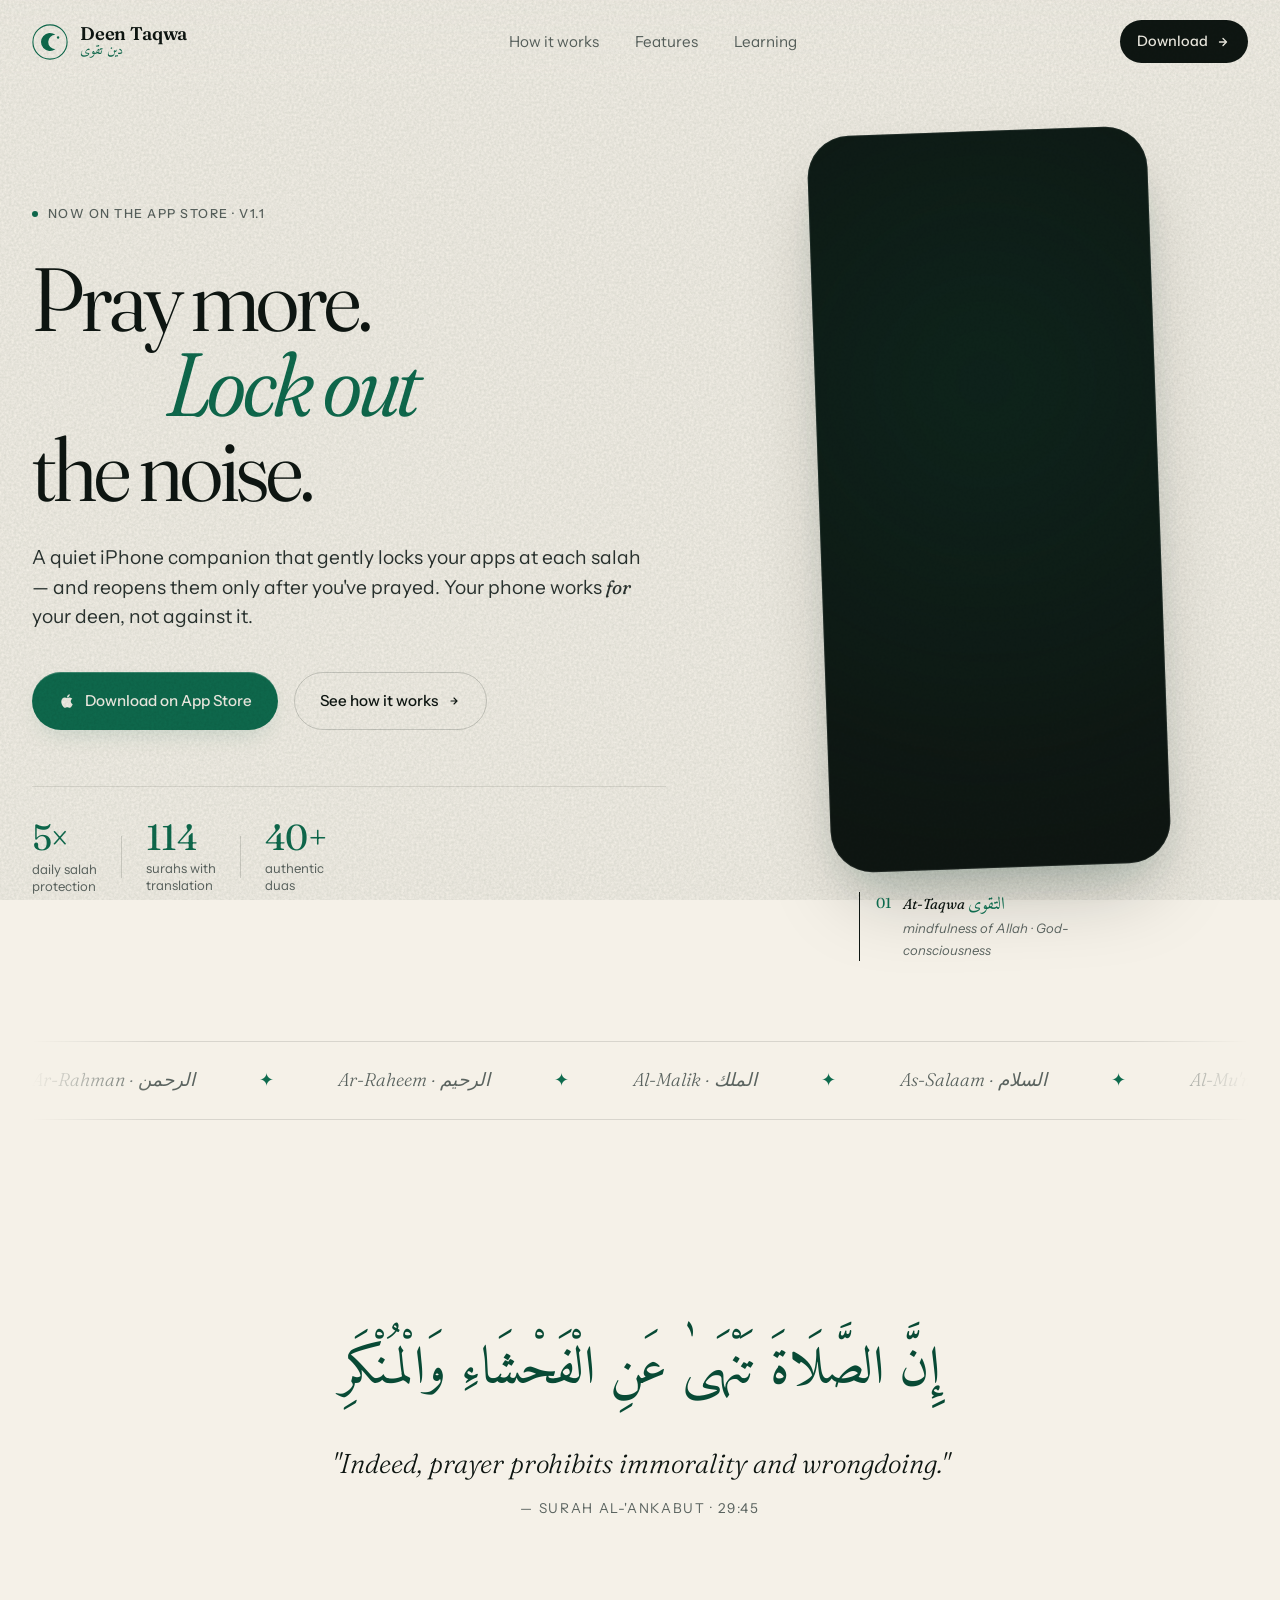
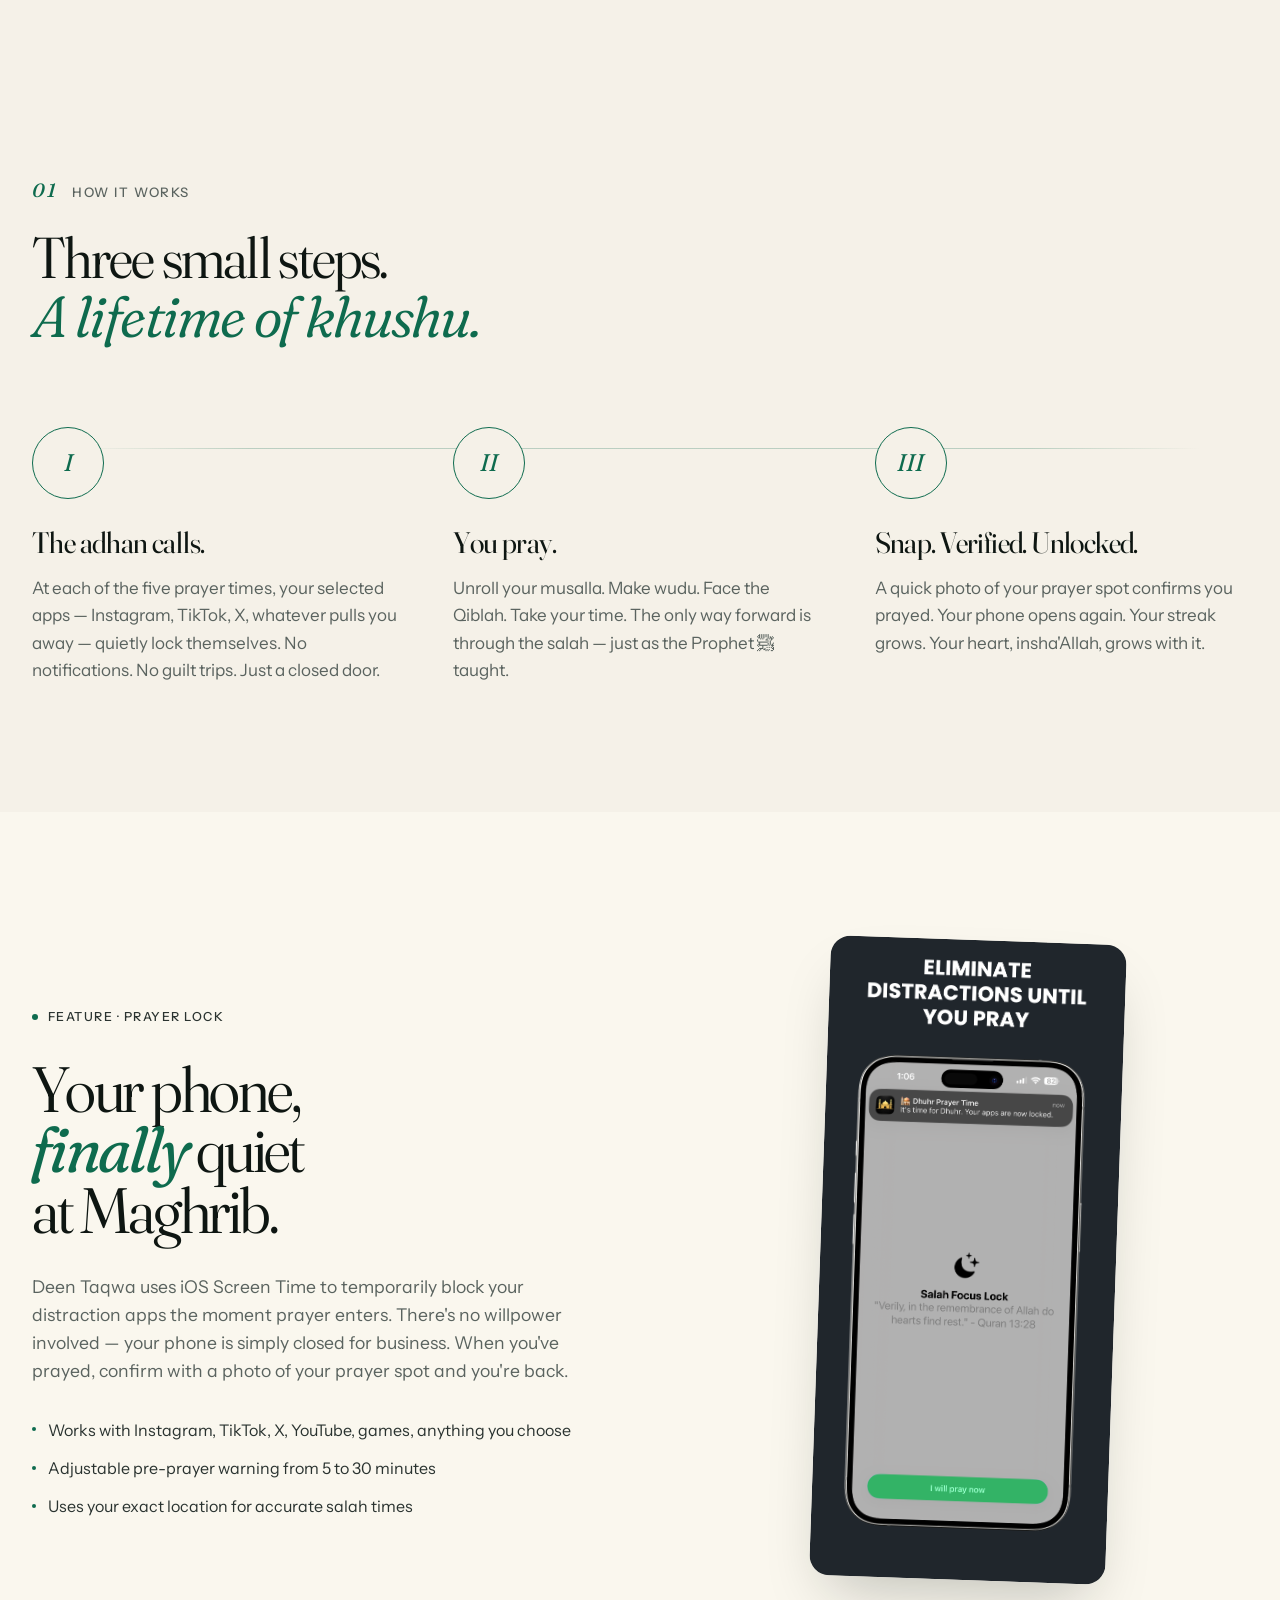
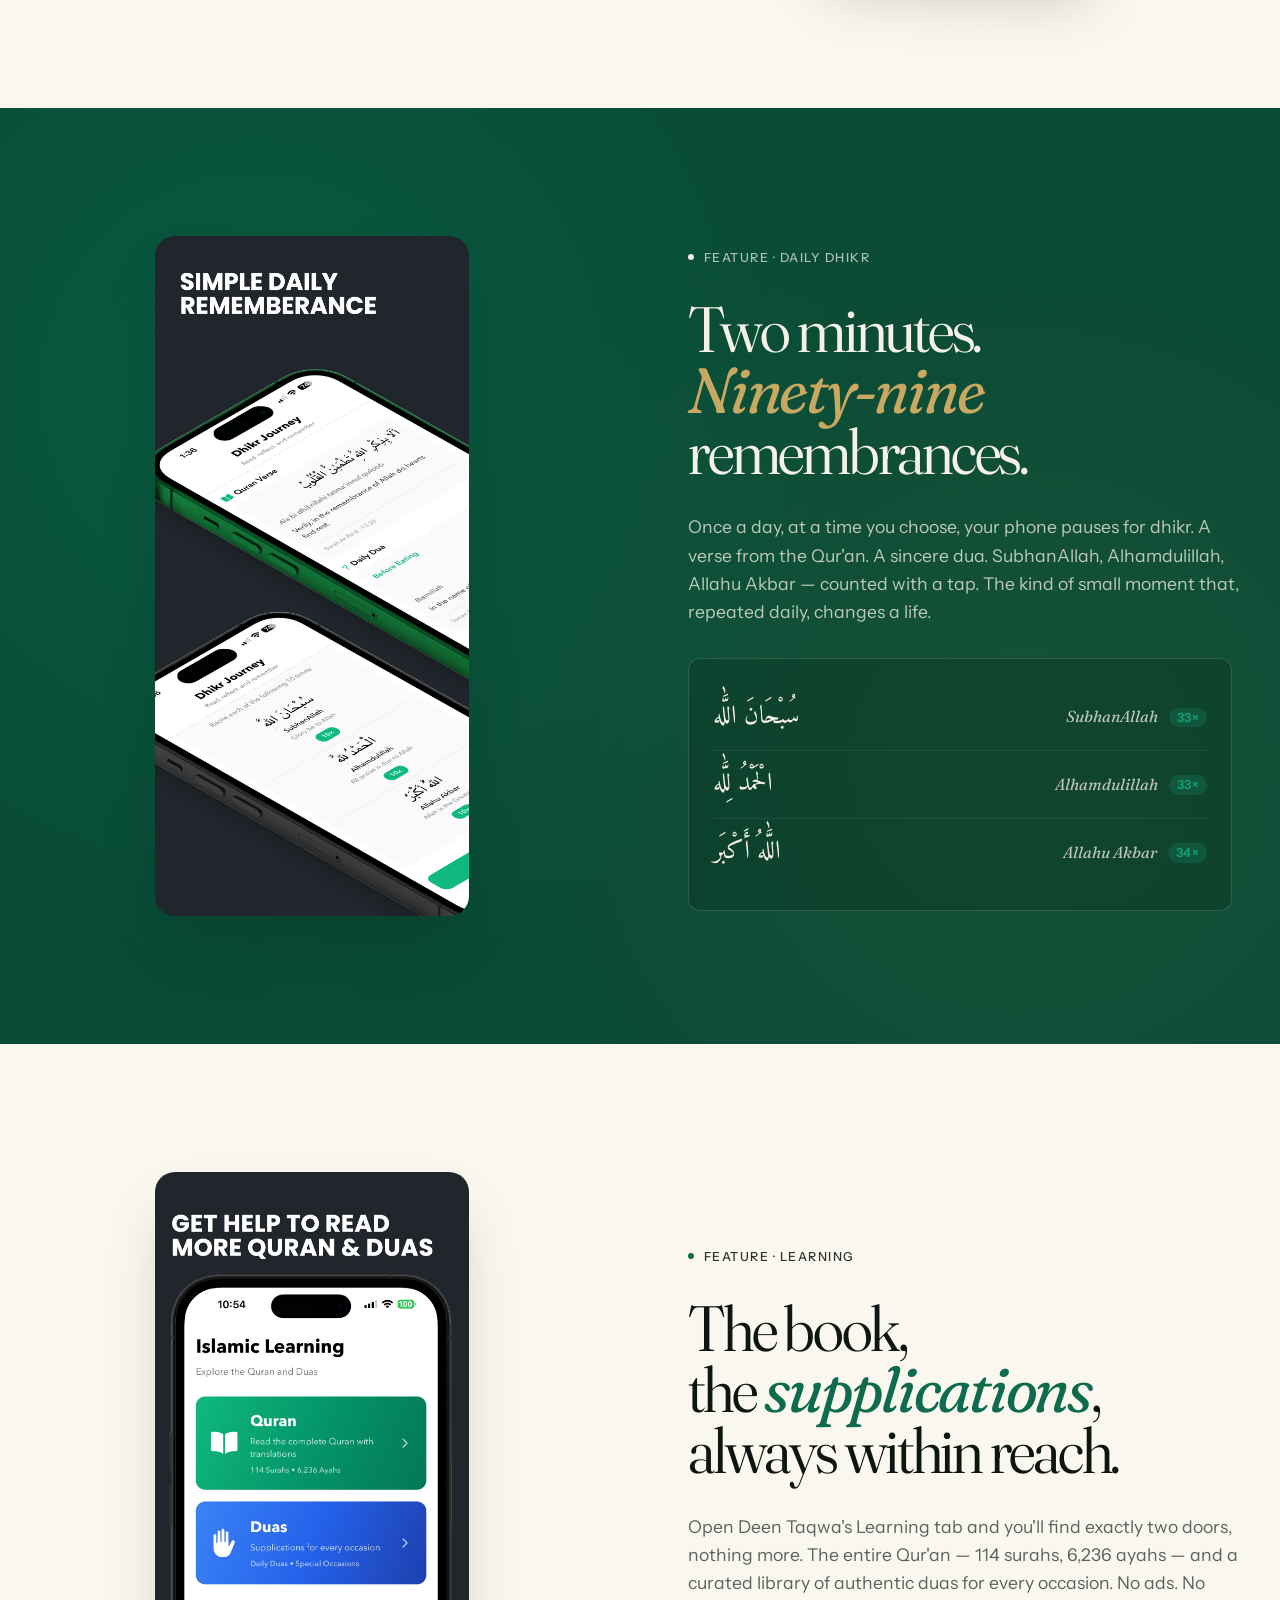
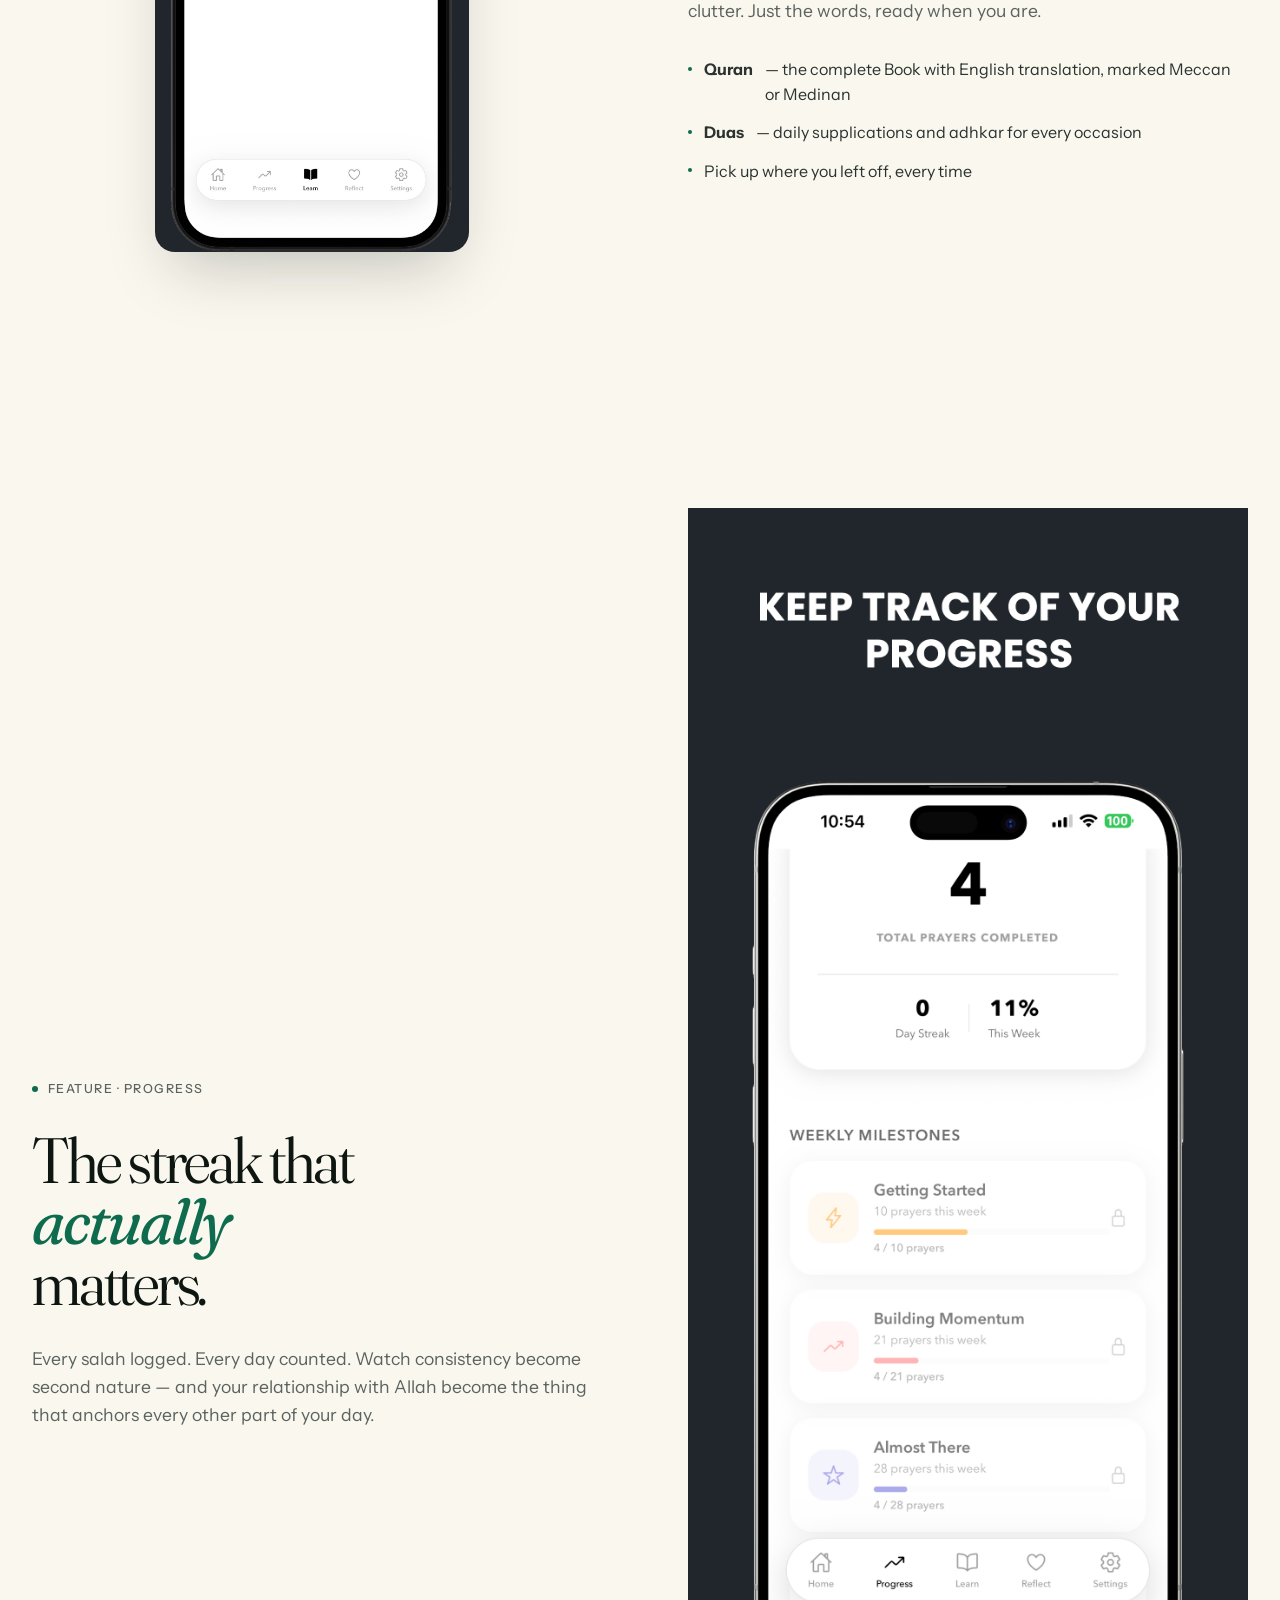
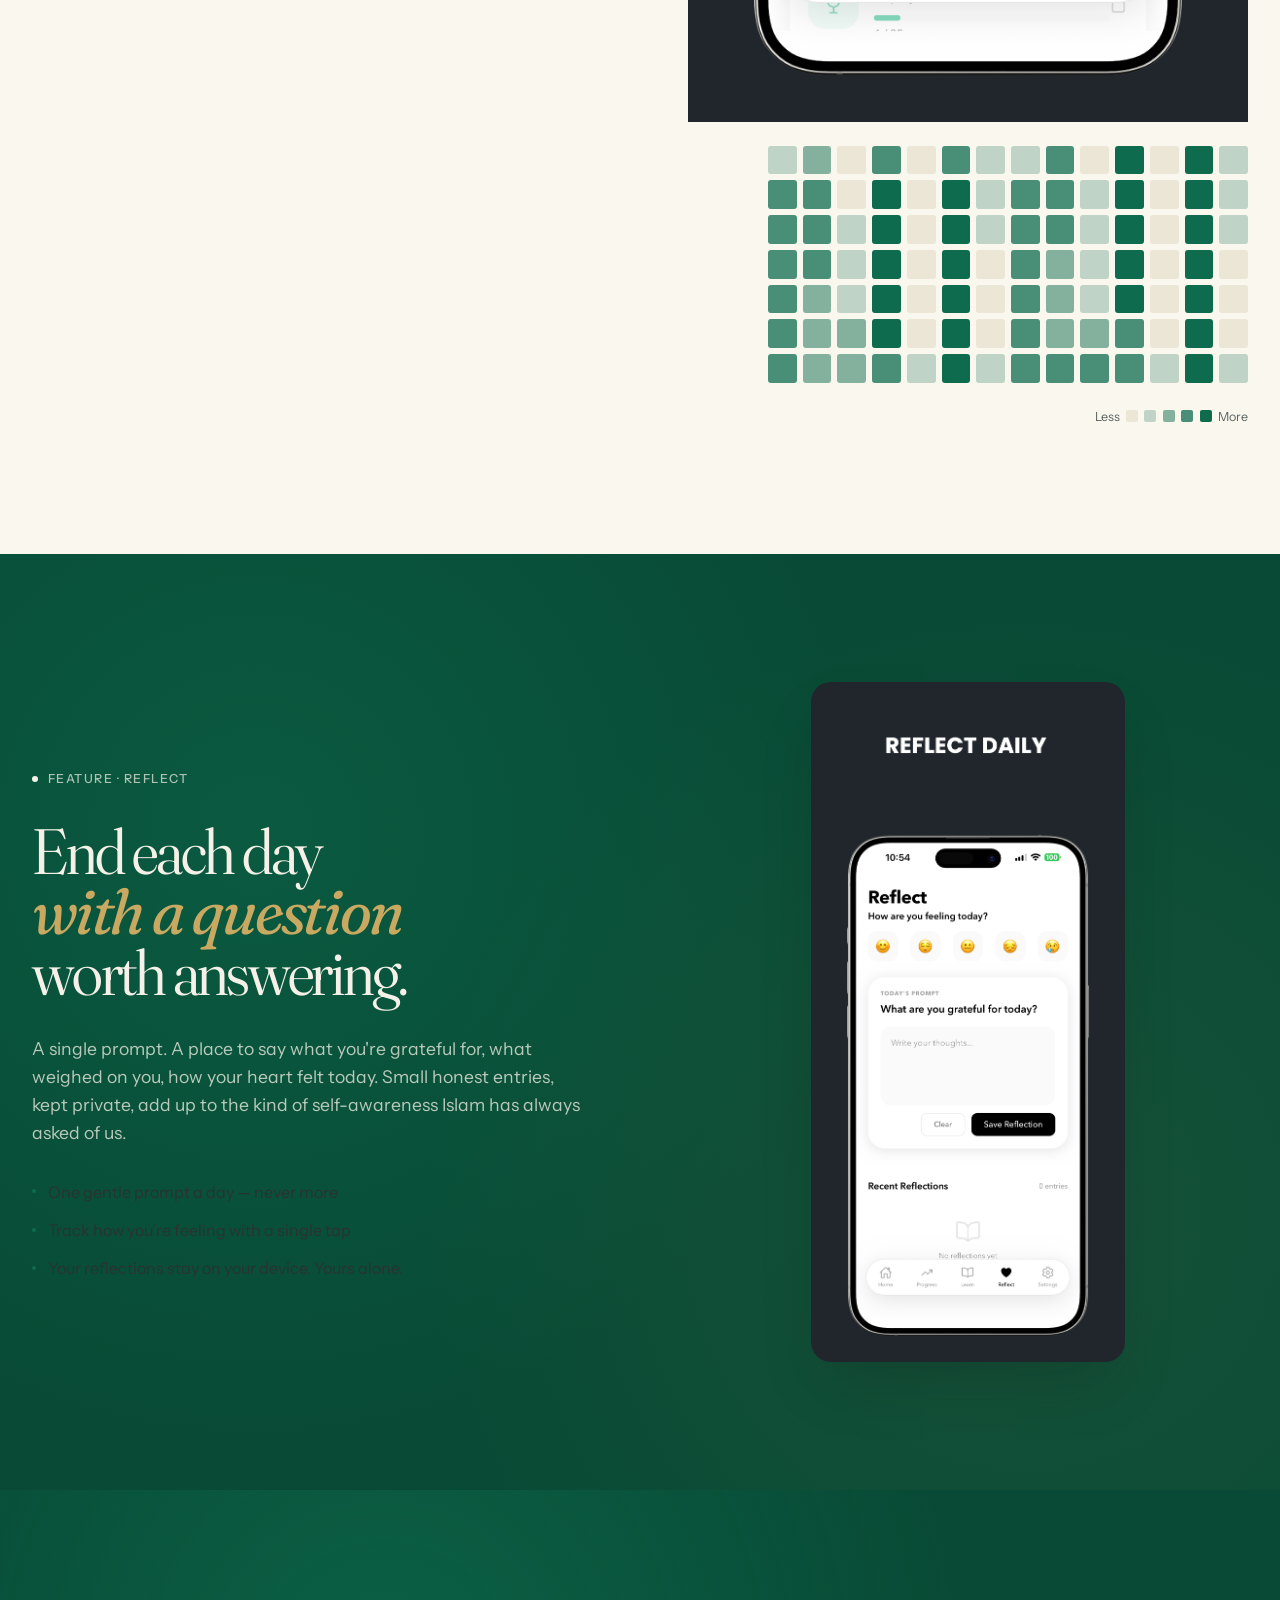
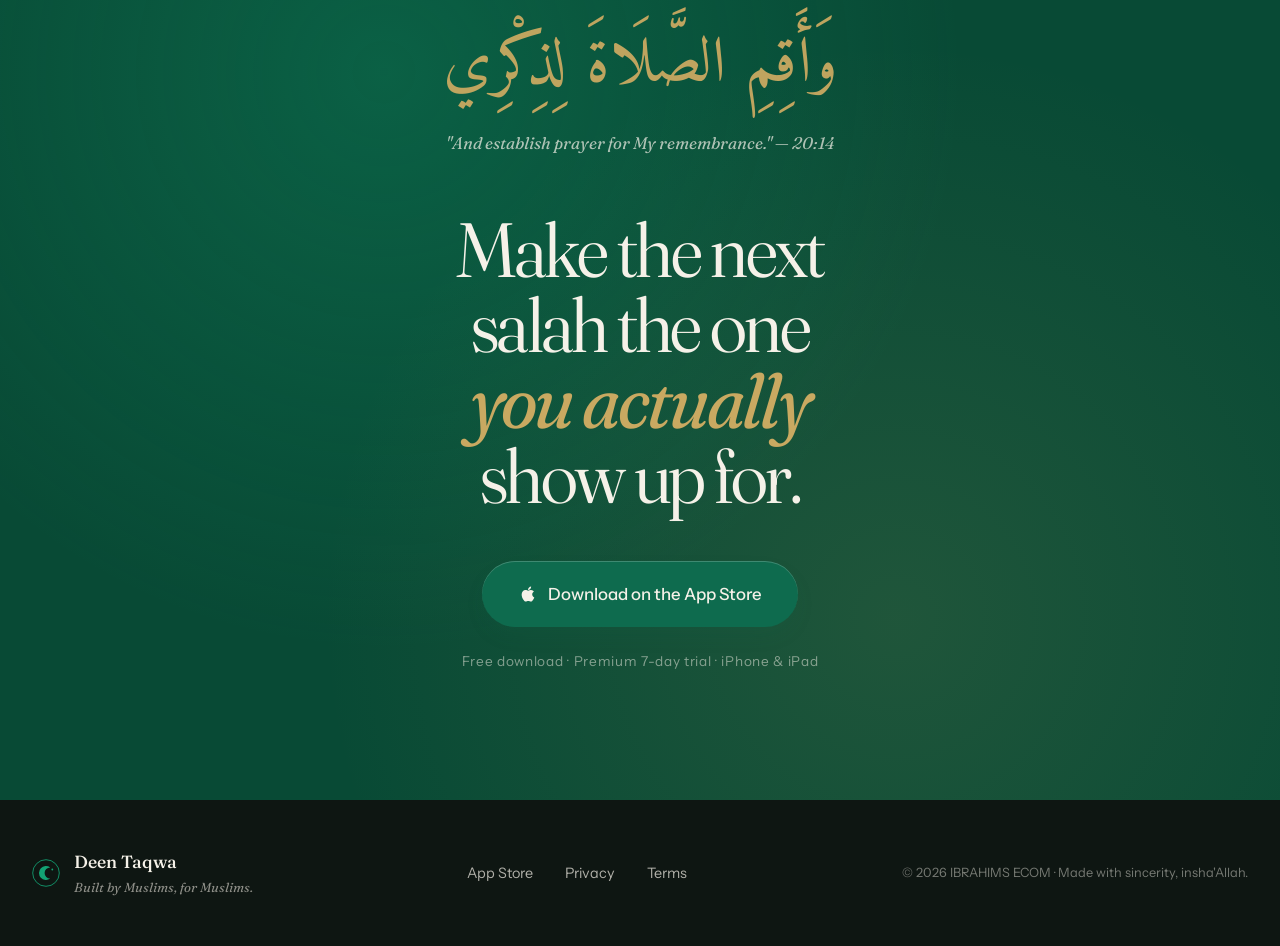
==== commit 45e944e1: "feat: swap hero video for Wistia umyrhrd9tx, chrome-free - Replace the inline <video src='assets/pre" ====
--- a/index.html
+++ b/index.html
@@ -11,6 +11,35 @@
 <link href="https://fonts.googleapis.com/css2?family=Fraunces:opsz,wght,SOFT,WONK@9..144,300..900,0..100,0..1&family=Instrument+Sans:ital,wght@0,400..700;1,400..700&family=Amiri:wght@400;700&display=swap" rel="stylesheet">
 
 <link rel="stylesheet" href="styles.css" />
+
+<!-- Wistia — hero video -->
+<script src="https://fast.wistia.com/player.js" async></script>
+<script src="https://fast.wistia.com/embed/umyrhrd9tx.js" async type="module"></script>
+<style>
+  wistia-player[media-id='umyrhrd9tx']:not(:defined) {
+    background: center / cover no-repeat url('https://fast.wistia.com/embed/medias/umyrhrd9tx/swatch');
+    display: block;
+    padding-top: 216.67%;
+  }
+  /* Blend video edges into the hero background, hide any Wistia chrome that slips through */
+  .hero__phone wistia-player {
+    display: block;
+    width: 100%;
+    height: 100%;
+    background: transparent;
+  }
+  .hero__phone wistia-player::part(wistia-close),
+  .hero__phone wistia-player::part(wistia-branding),
+  .hero__phone wistia-player::part(wistia-watermark),
+  .hero__phone [class*='w-bottom-bar'],
+  .hero__phone [class*='w-big-play-button'],
+  .hero__phone [class*='w-vulcan'],
+  .hero__phone [class*='w-branding'] {
+    display: none !important;
+    opacity: 0 !important;
+    pointer-events: none !important;
+  }
+</style>
 </head>
 <body>
 
@@ -96,9 +125,25 @@
 
     <div class="hero__media">
       <div class="hero__phone">
-        <video autoplay muted loop playsinline poster="assets/hero-prayer.png">
-          <source src="assets/preview.mp4" type="video/mp4">
-        </video>
+        <wistia-player
+          media-id="umyrhrd9tx"
+          aspect="0.46153846153846156"
+          autoplay="true"
+          muted="true"
+          loop="true"
+          playbar="false"
+          play-button="false"
+          small-play-button="false"
+          big-play-button="false"
+          fullscreen-button="false"
+          volume-control="false"
+          settings-control="false"
+          playback-rate-control="false"
+          controls-visible-on-load="false"
+          silent-auto-play="true"
+          end-video-behavior="loop"
+          resumable="false">
+        </wistia-player>
         <div class="hero__phone-glow" aria-hidden="true"></div>
       </div>
       <figure class="hero__caption">
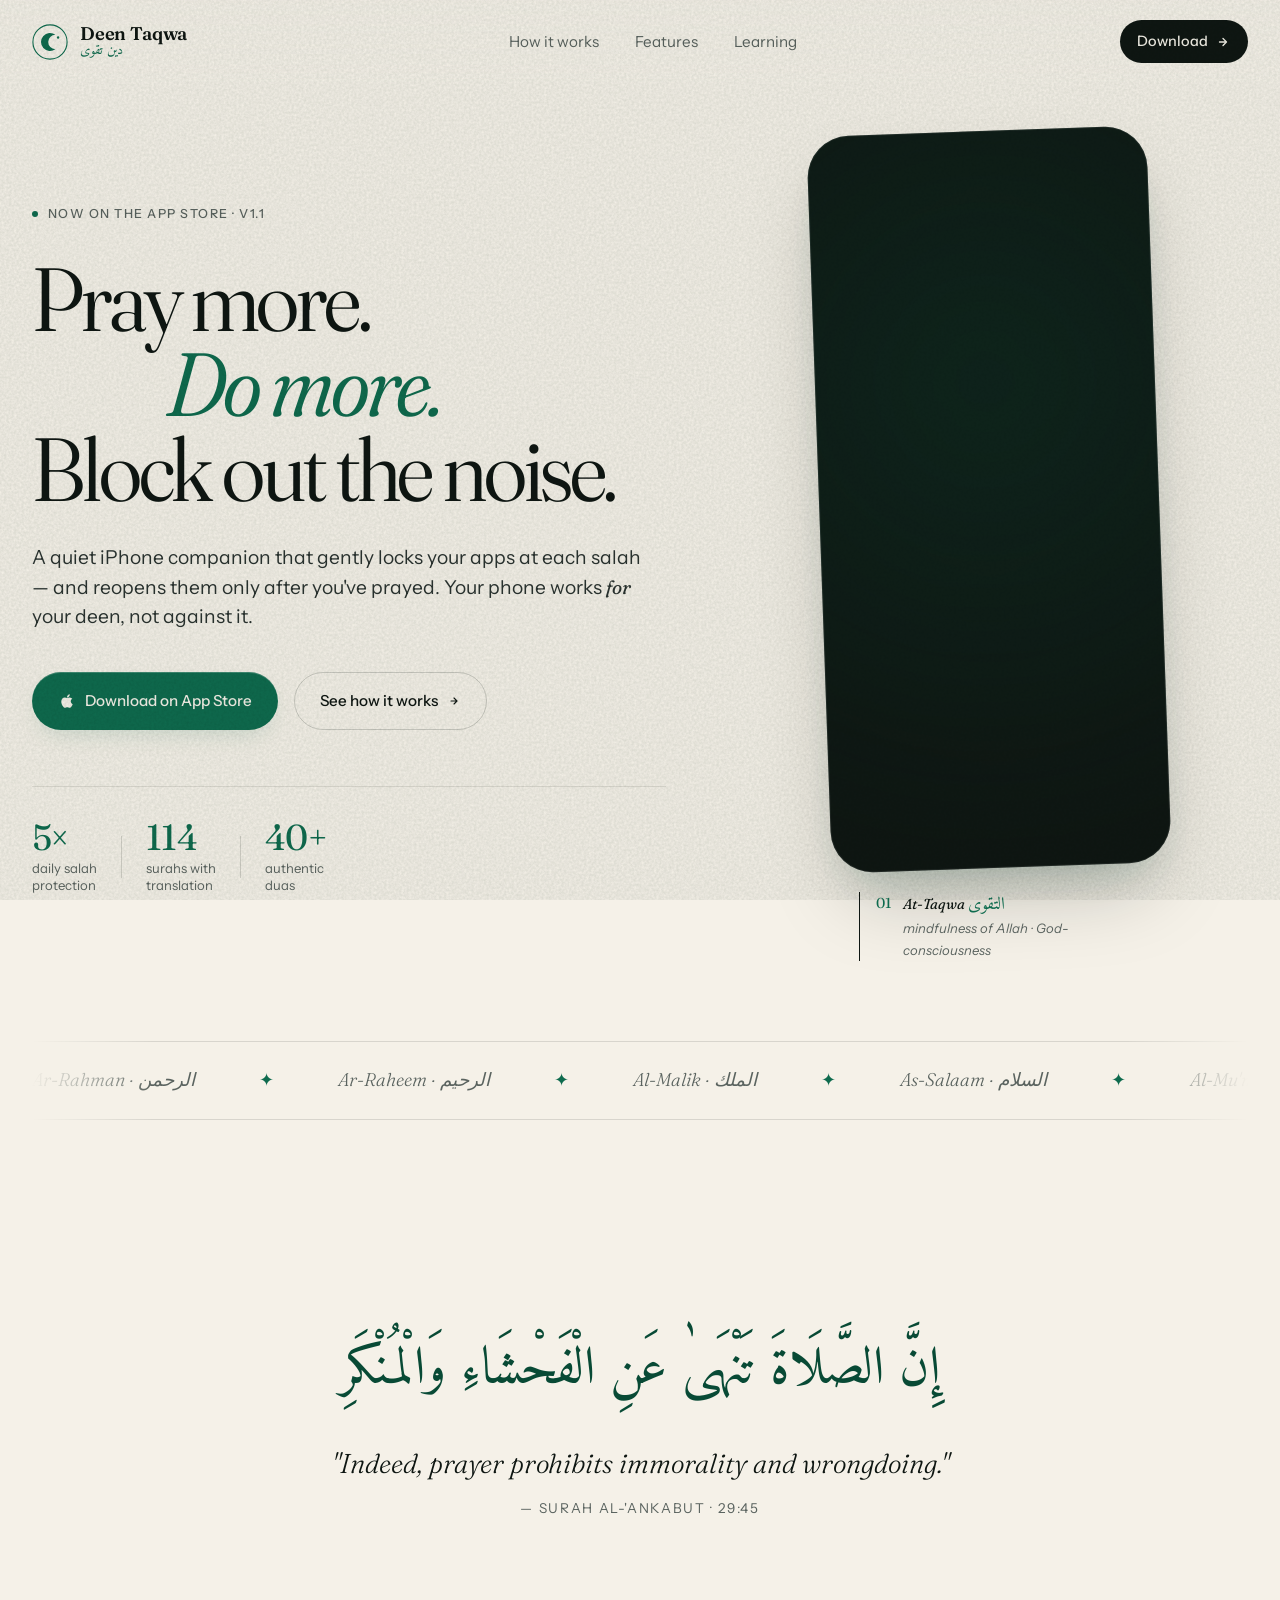
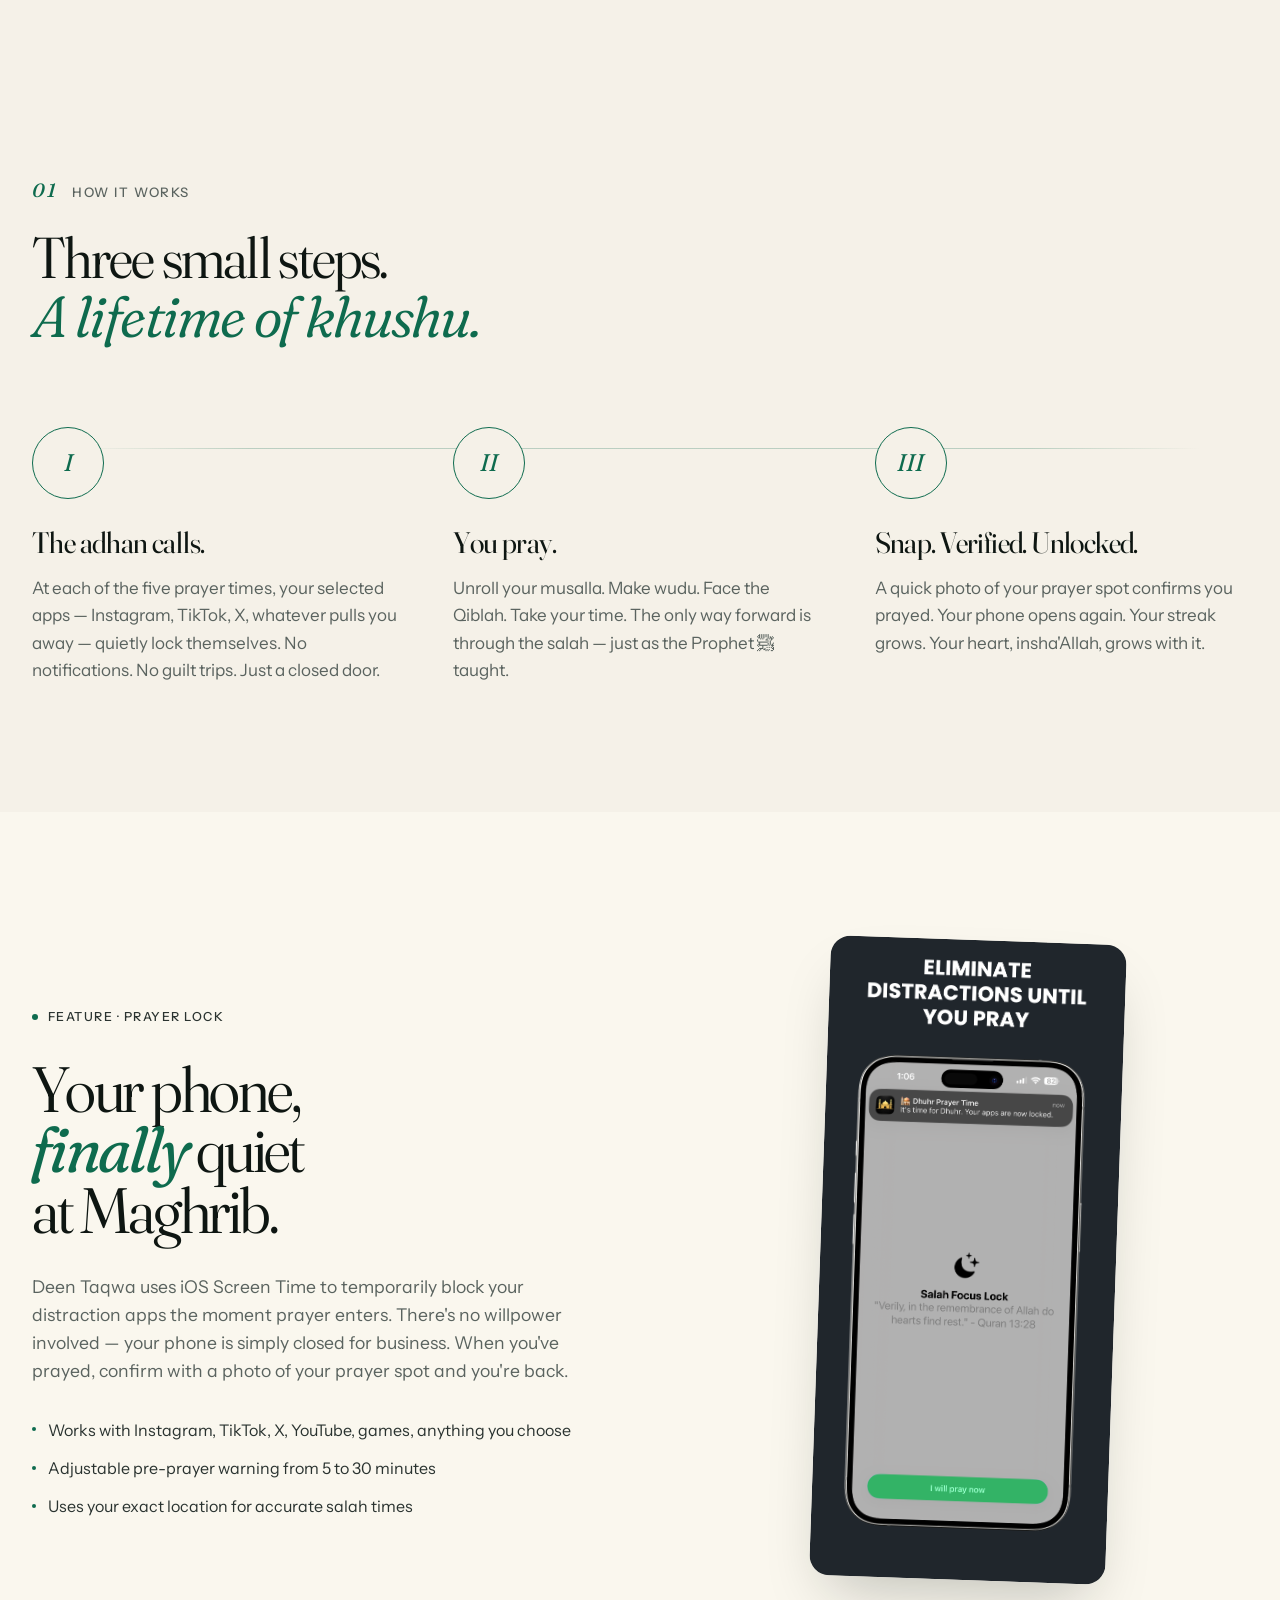
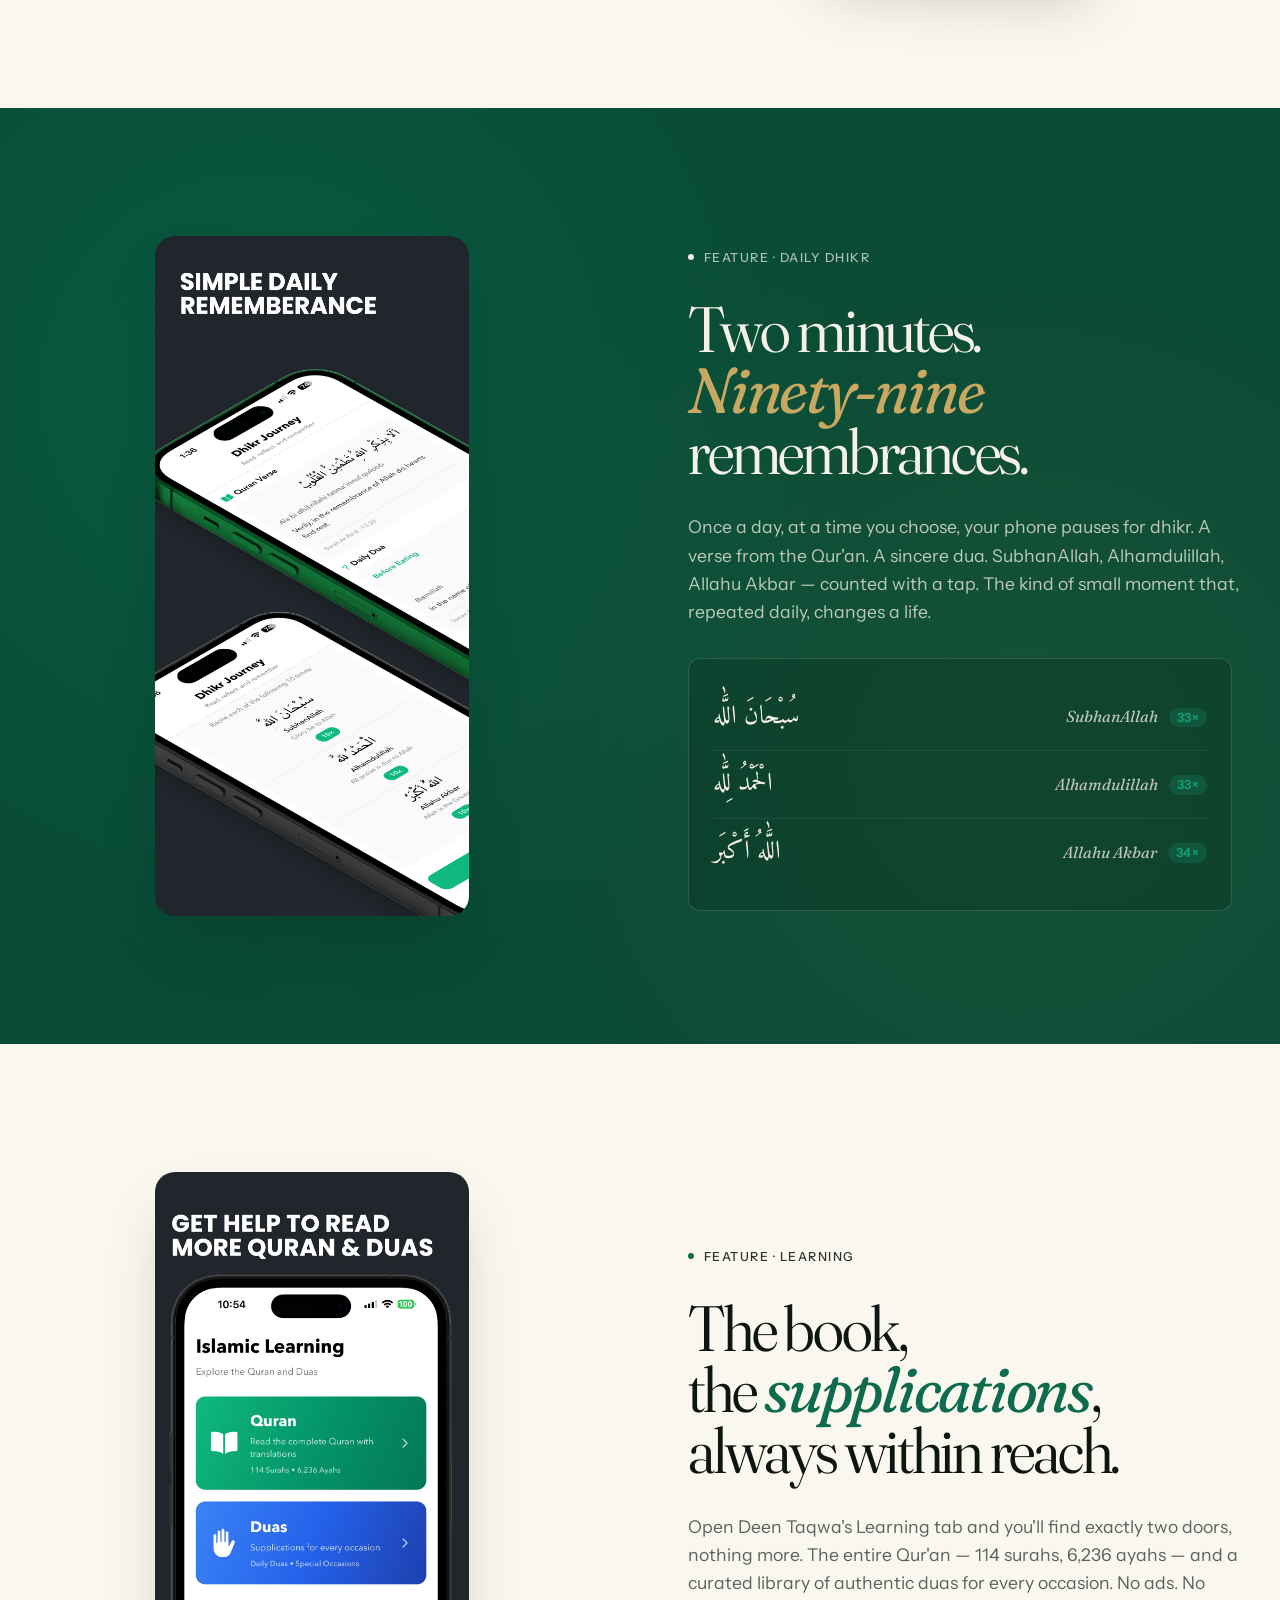
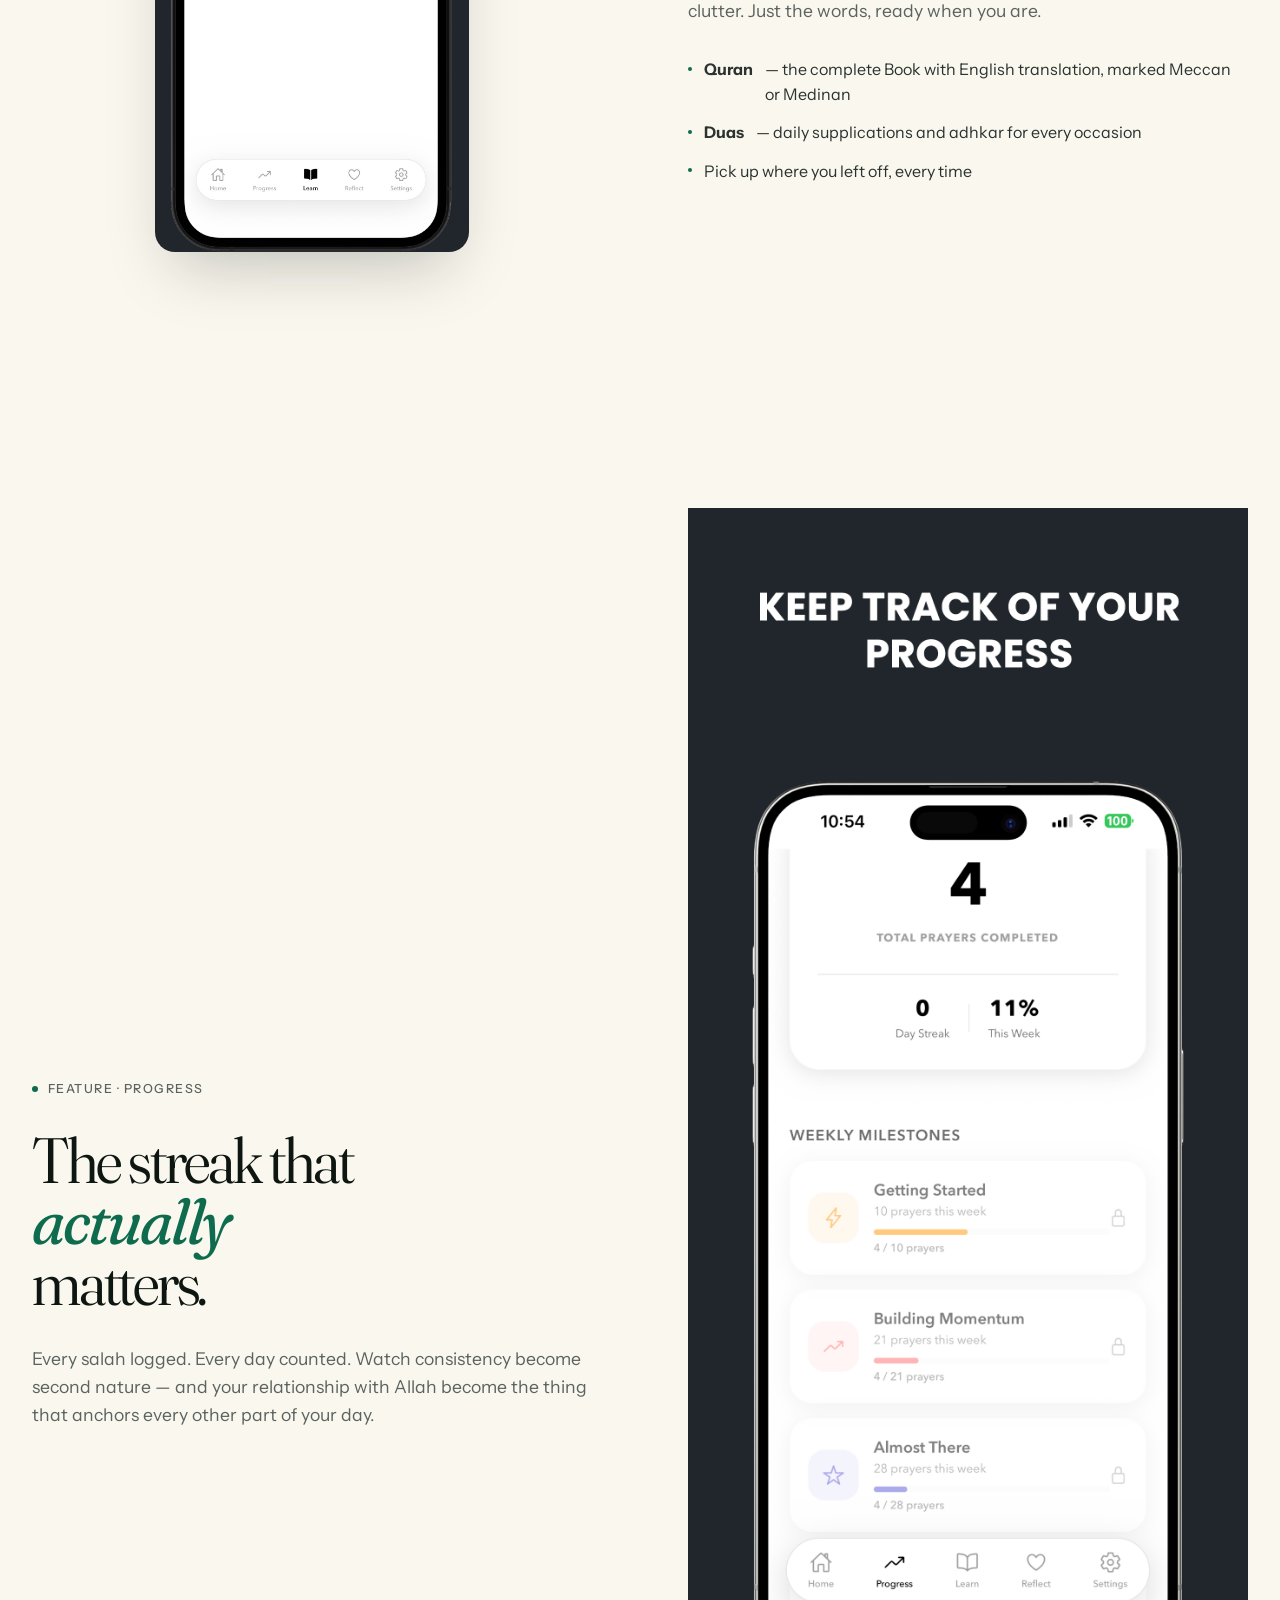
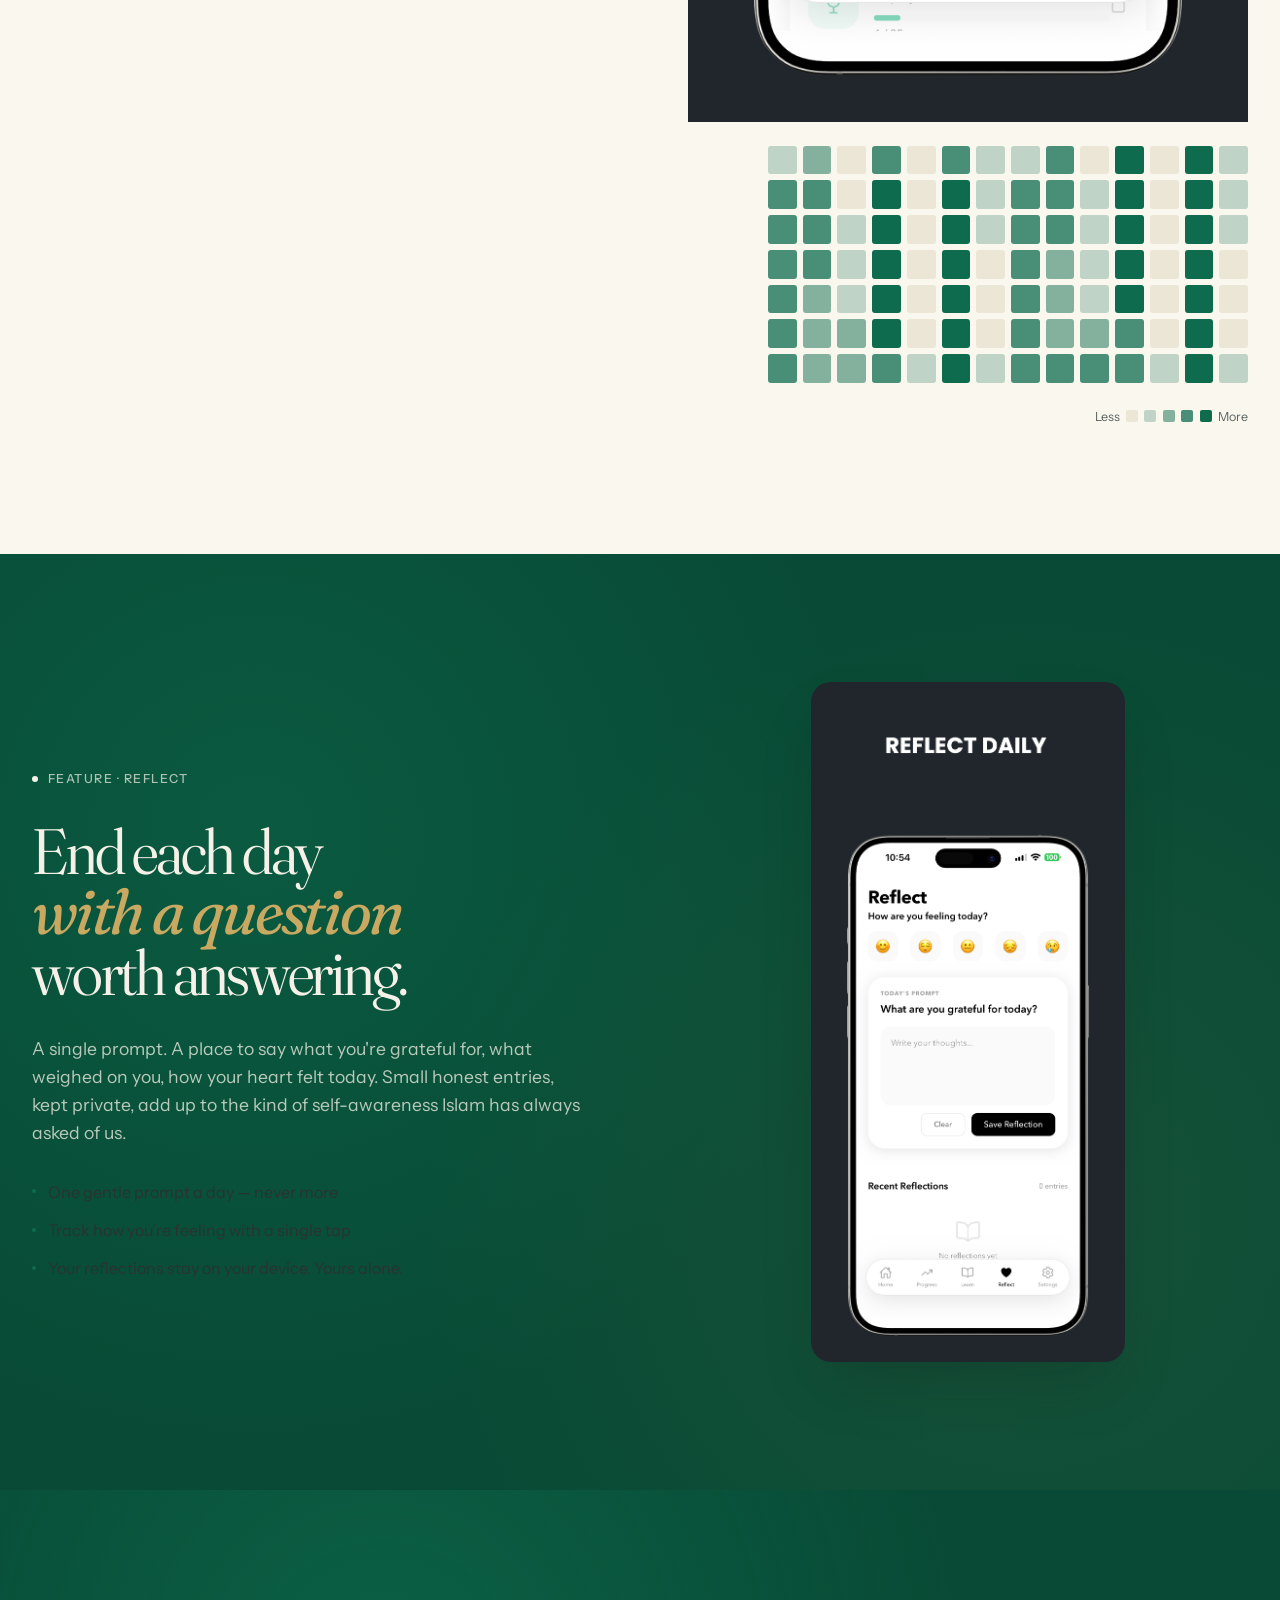
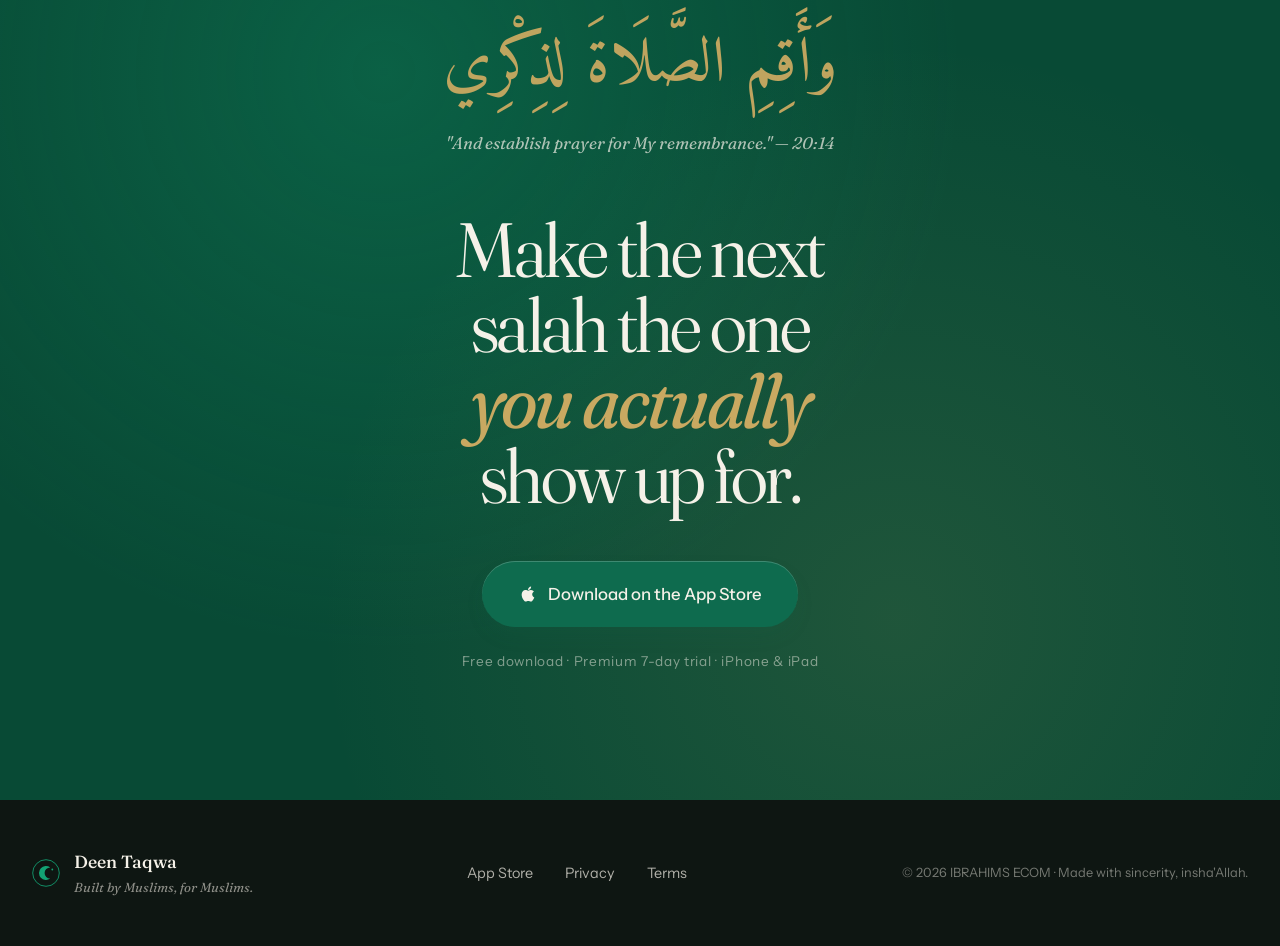
==== commit 4668d1c1: "copy: hero headline 'Pray more. Do more. Block out the noise.'" ====
--- a/index.html
+++ b/index.html
@@ -3,7 +3,7 @@
 <head>
 <meta charset="UTF-8" />
 <meta name="viewport" content="width=device-width, initial-scale=1.0" />
-<title>Deen Taqwa — Pray More. Lock Distractions.</title>
+<title>Deen Taqwa — Pray More. Do More. Block Out the Noise.</title>
 <meta name="description" content="Deen Taqwa gently locks your apps at prayer times. Unlock by praying. Build blessed habits, track your streaks, and reconnect with salah." />
 
 <link rel="preconnect" href="https://fonts.googleapis.com">
@@ -84,8 +84,8 @@
 
       <h1 class="hero__title">
         <span class="hero__title-line">Pray more.</span>
-        <span class="hero__title-line hero__title-line--italic">Lock out</span>
-        <span class="hero__title-line">the noise.</span>
+        <span class="hero__title-line hero__title-line--italic">Do more.</span>
+        <span class="hero__title-line">Block out the noise.</span>
       </h1>
 
       <p class="hero__lede">
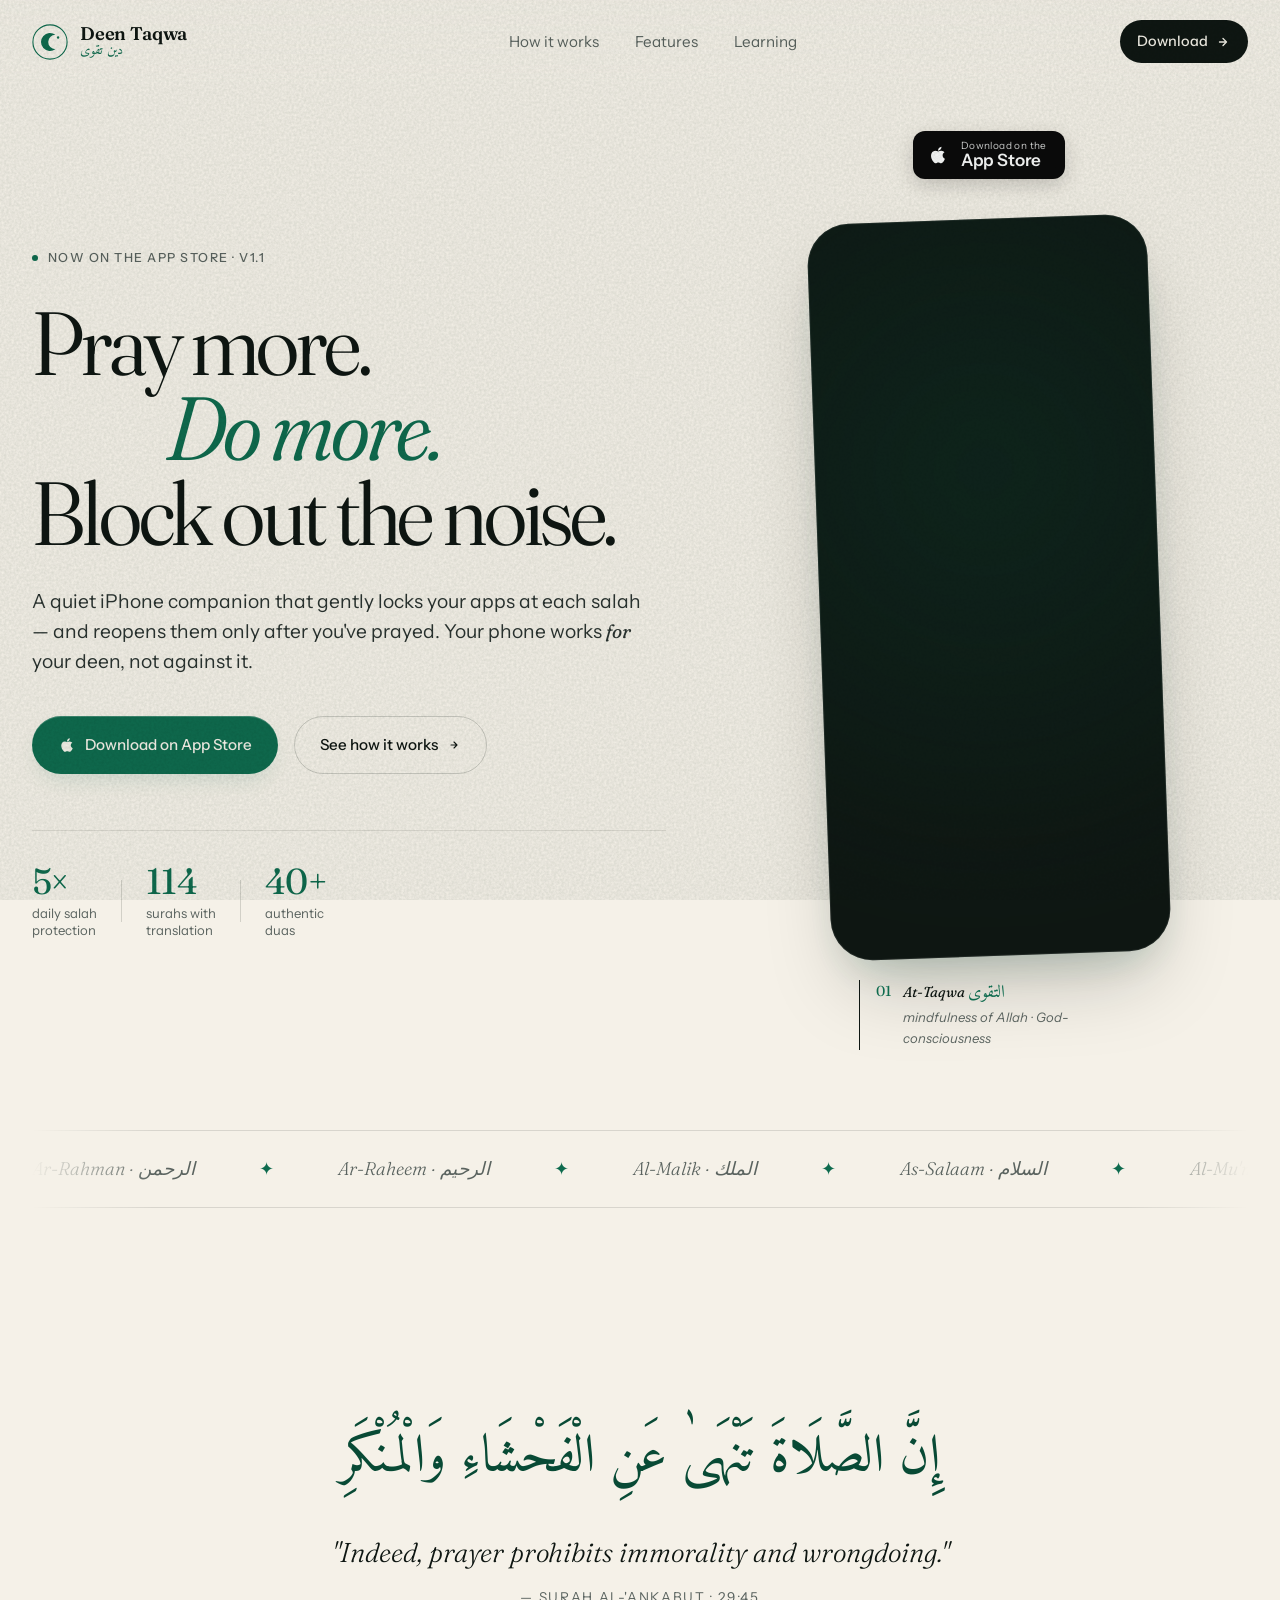
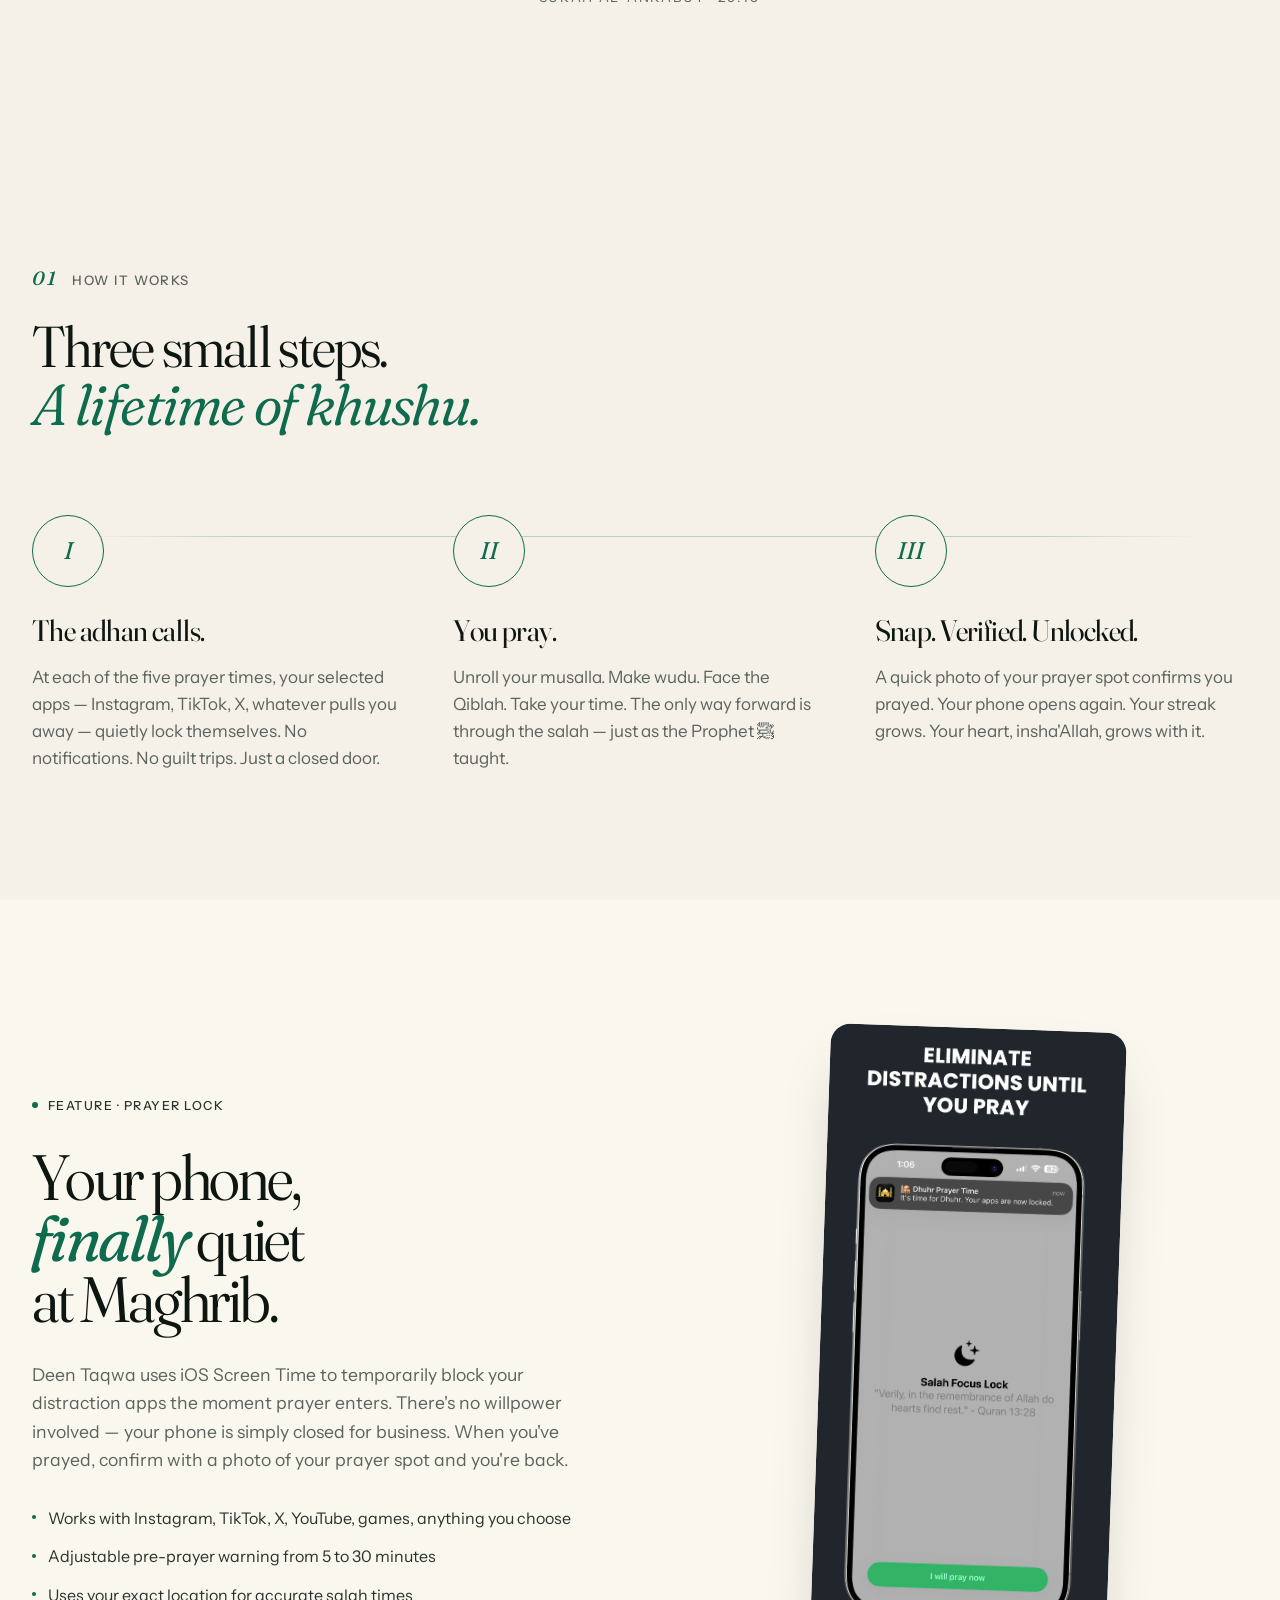
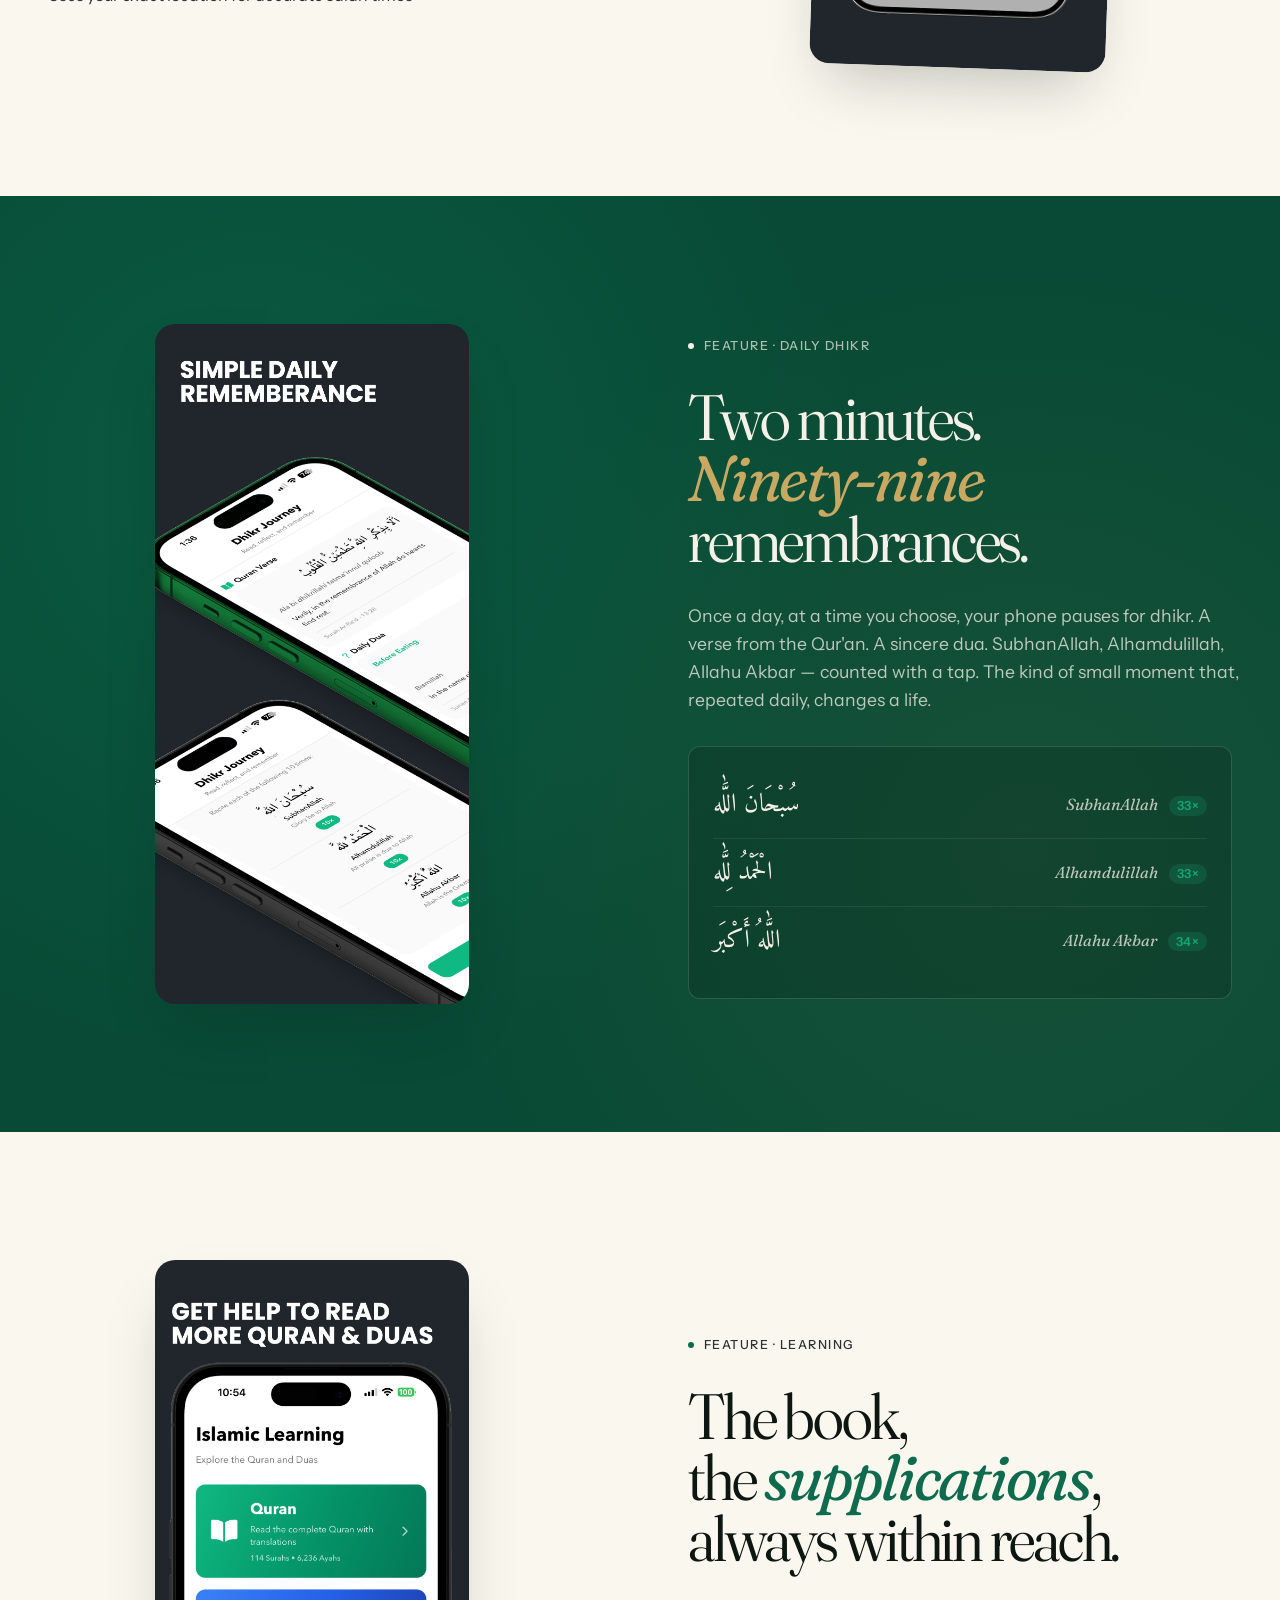
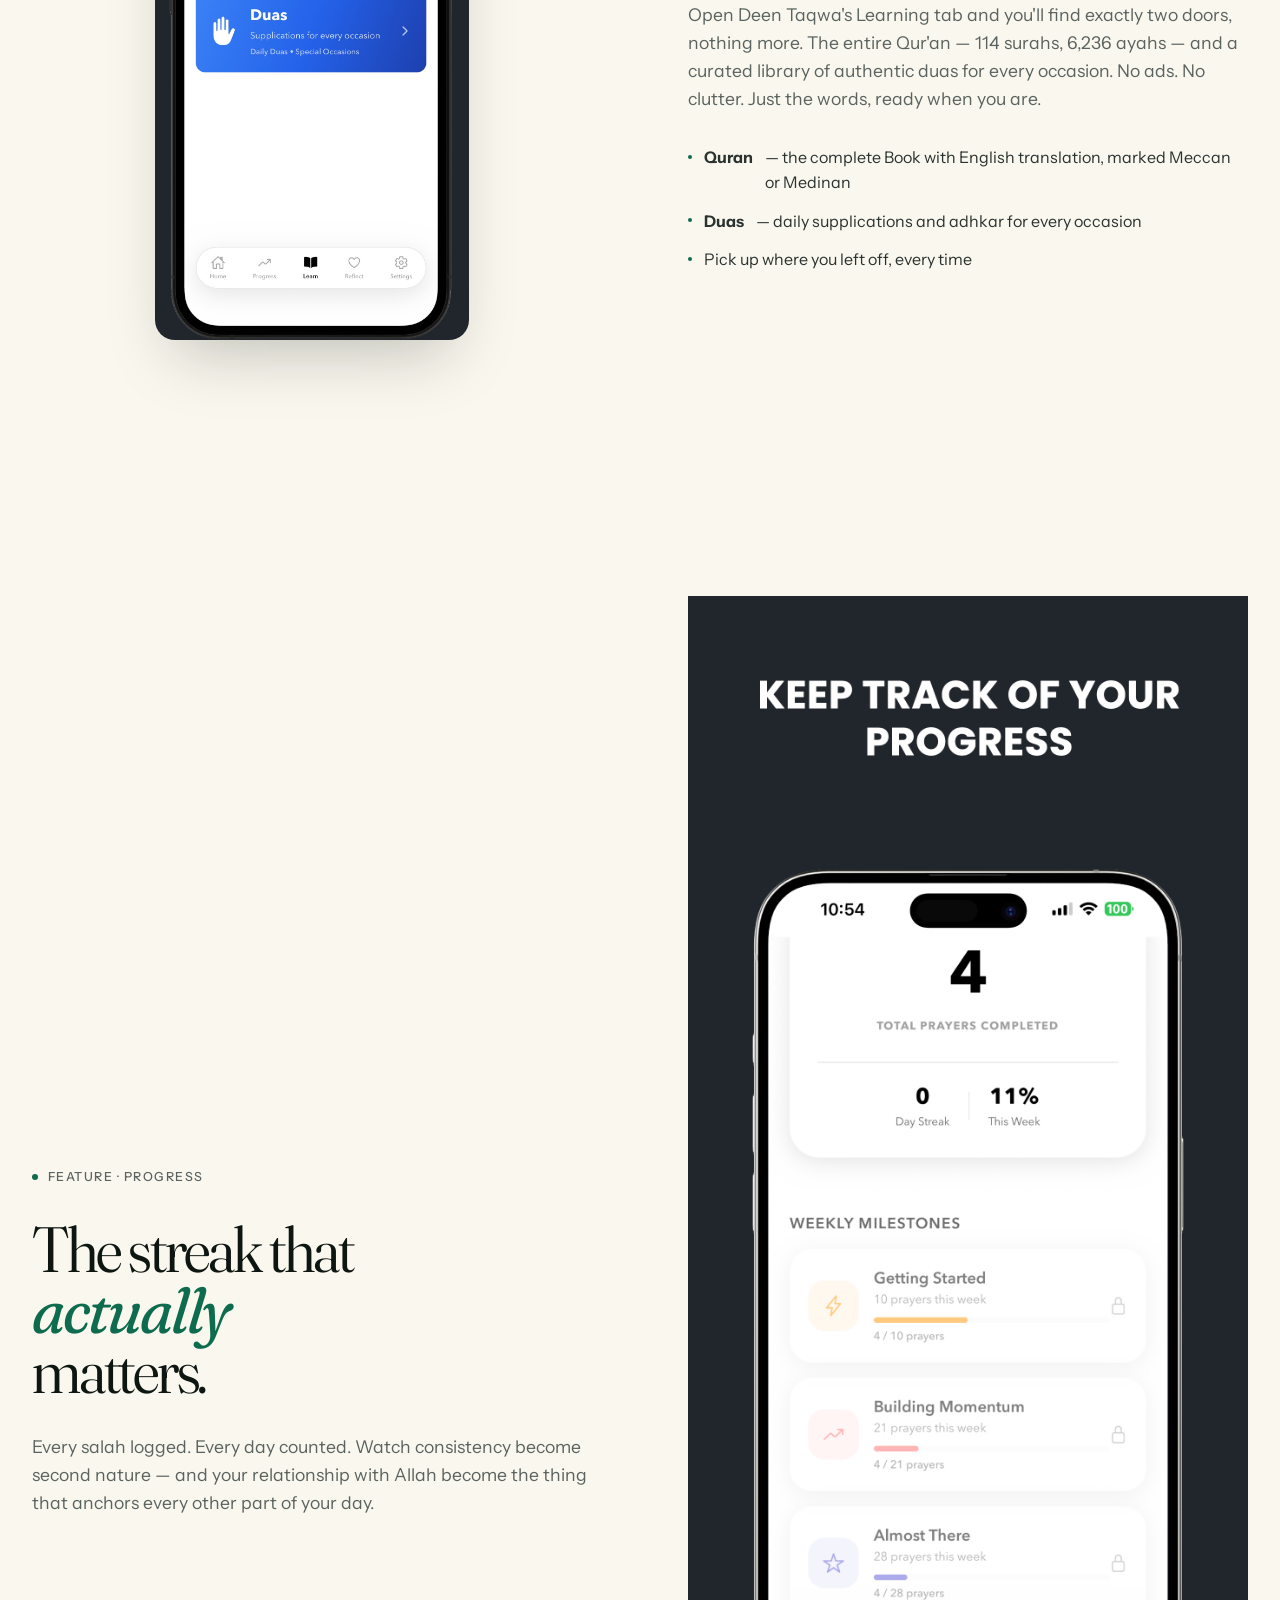
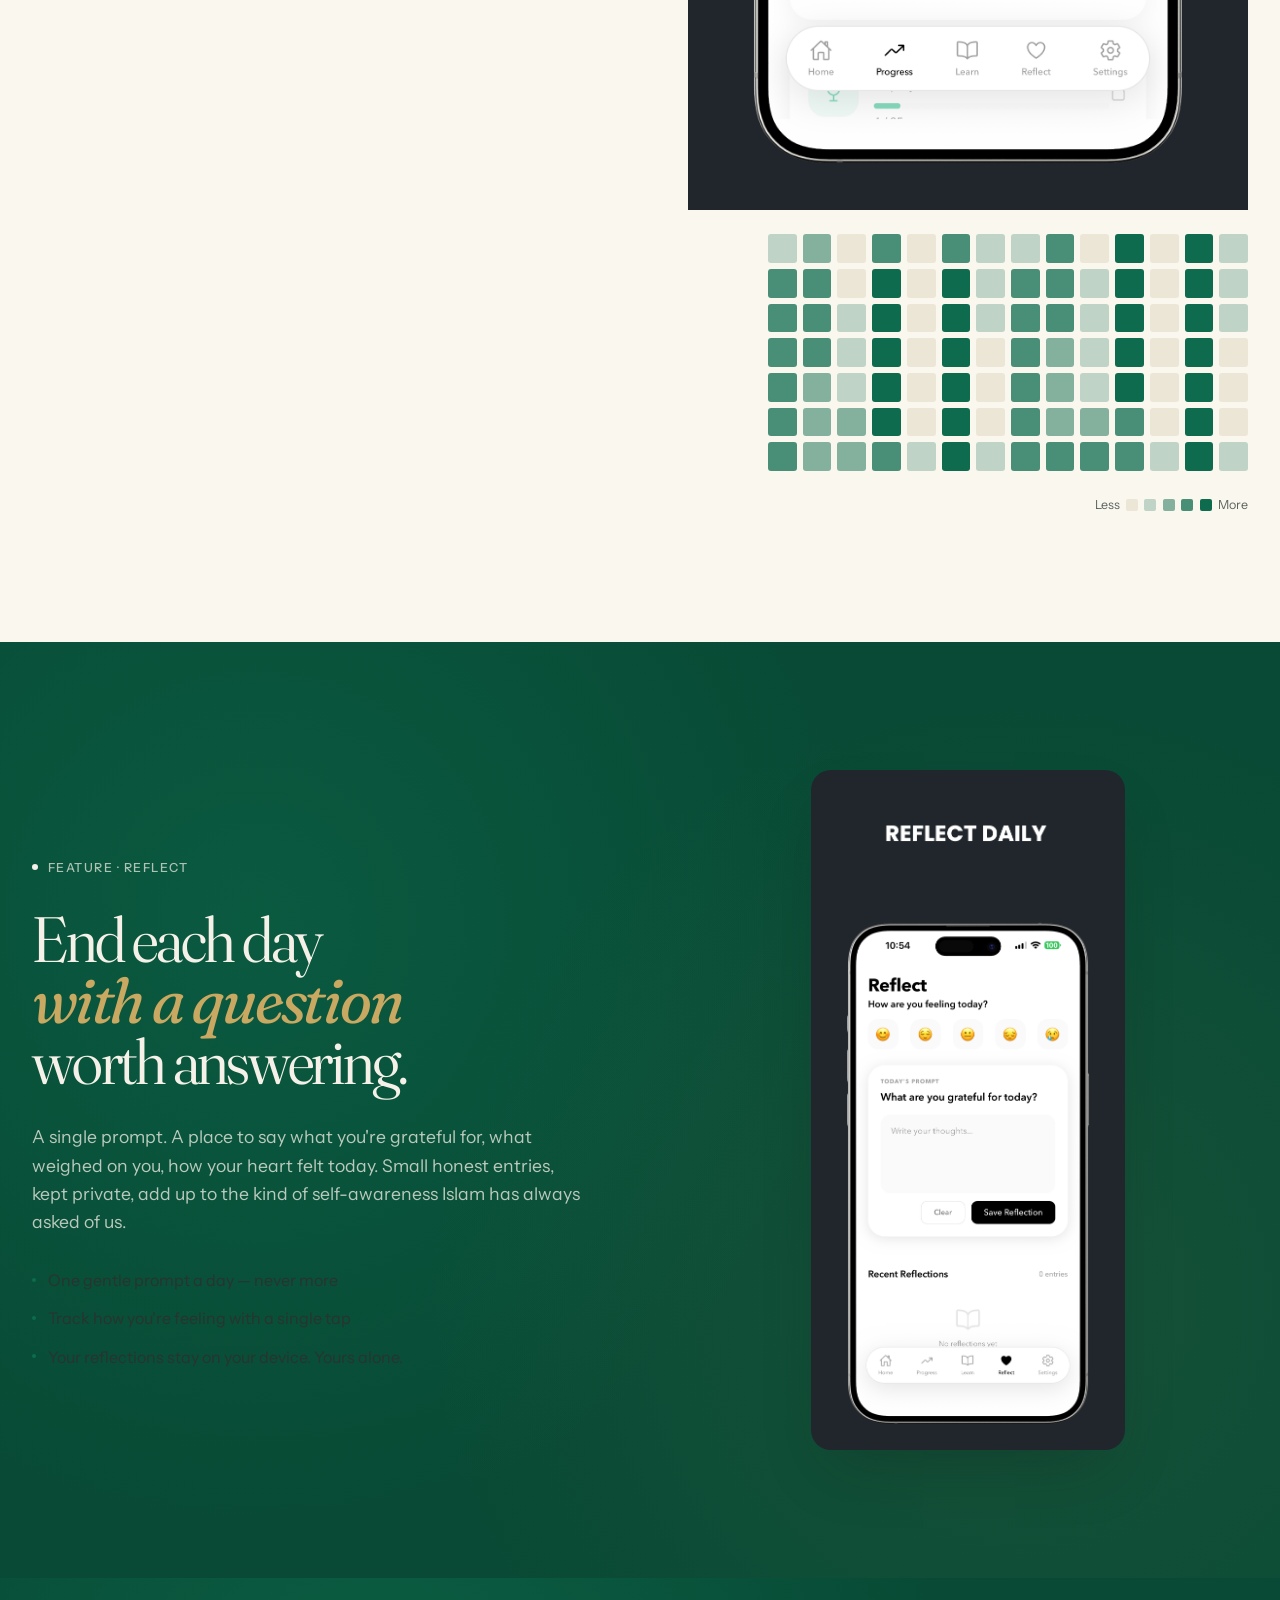
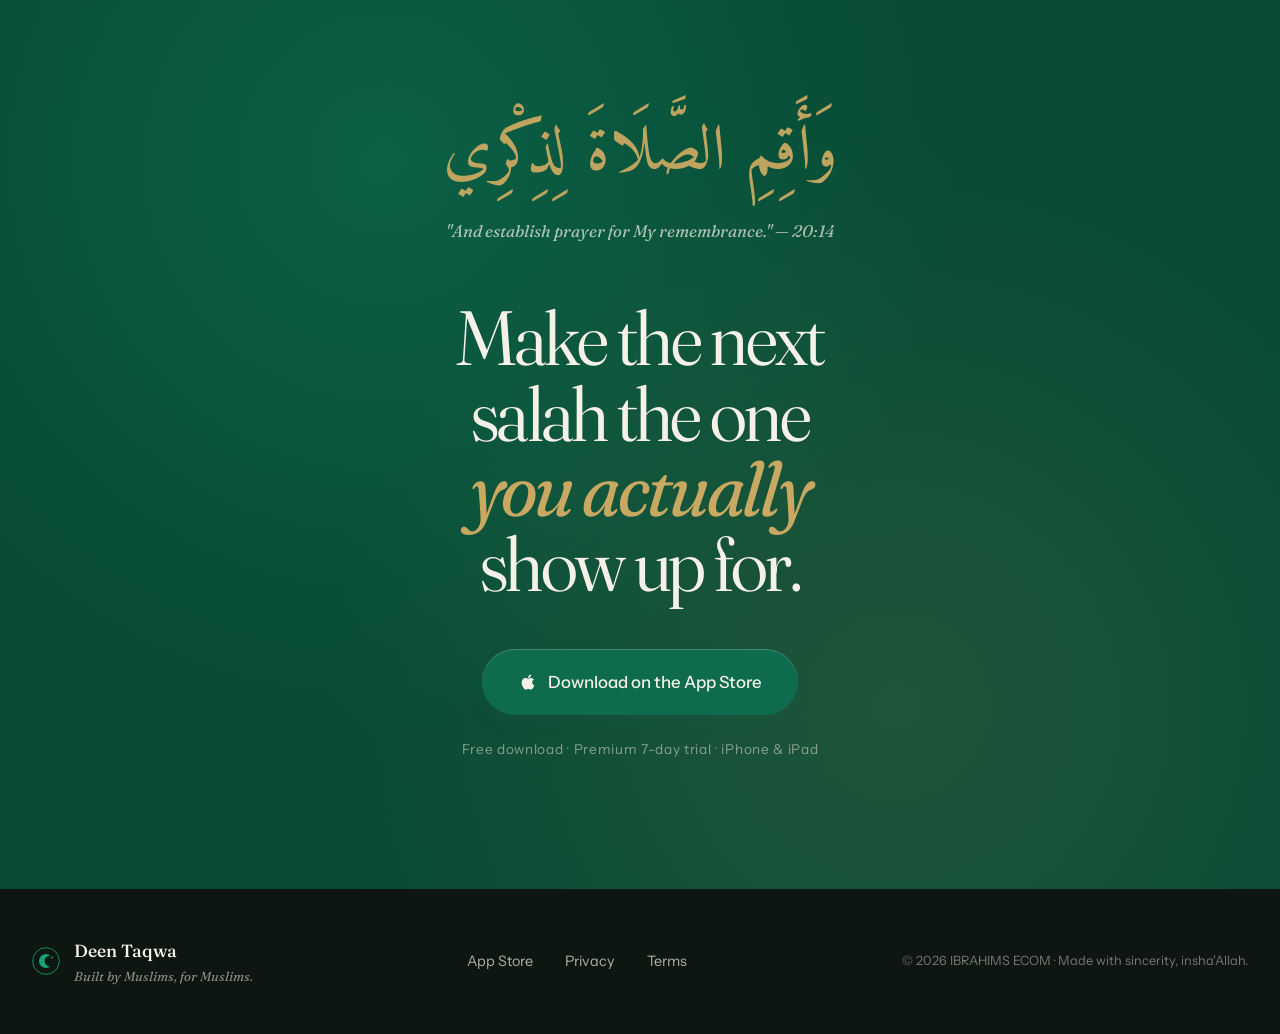
==== commit 1400d7ca: "feat: clickable App Store badge above hero video" ====
--- a/index.html
+++ b/index.html
@@ -27,6 +27,49 @@
     width: 100%;
     height: 100%;
     background: transparent;
+  }
+  /* App Store badge above the hero video */
+  .hero__app-badge {
+    display: inline-flex;
+    align-items: center;
+    gap: 12px;
+    padding: 10px 18px 10px 14px;
+    margin: 0 auto 16px;
+    background: #0a0a0a;
+    color: #fafafa;
+    border-radius: 12px;
+    text-decoration: none;
+    font-family: var(--font-sans, 'Instrument Sans', system-ui, sans-serif);
+    box-shadow: 0 6px 20px rgba(0, 0, 0, 0.18);
+    transition: transform 0.2s ease, box-shadow 0.2s ease;
+    width: fit-content;
+  }
+  .hero__app-badge:hover {
+    transform: translateY(-1px);
+    box-shadow: 0 10px 28px rgba(0, 0, 0, 0.24);
+  }
+  .hero__app-badge svg { flex-shrink: 0; }
+  .hero__app-badge-copy {
+    display: flex;
+    flex-direction: column;
+    line-height: 1.05;
+    text-align: left;
+  }
+  .hero__app-badge-line1 {
+    font-size: 10px;
+    letter-spacing: 0.04em;
+    opacity: 0.85;
+  }
+  .hero__app-badge-line2 {
+    font-size: 17px;
+    font-weight: 600;
+    letter-spacing: -0.01em;
+  }
+  .hero__media { display: flex; flex-direction: column; align-items: center; }
+  @media (max-width: 640px) {
+    .hero__app-badge { padding: 8px 14px 8px 12px; gap: 10px; }
+    .hero__app-badge-line1 { font-size: 9px; }
+    .hero__app-badge-line2 { font-size: 15px; }
   }
   .hero__phone wistia-player::part(wistia-close),
   .hero__phone wistia-player::part(wistia-branding),
@@ -124,6 +167,21 @@
     </div>
 
     <div class="hero__media">
+      <a
+        href="https://apps.apple.com/us/app/deen-taqwa-salah-dhikr/id6758683868"
+        class="hero__app-badge"
+        target="_blank"
+        rel="noopener"
+        aria-label="Download Deen Taqwa on the App Store"
+      >
+        <svg viewBox="0 0 24 24" width="22" height="22" aria-hidden="true" fill="currentColor">
+          <path d="M17.05 20.28c-.98.95-2.05.8-3.08.35-1.09-.46-2.09-.48-3.24 0-1.44.62-2.2.44-3.06-.35C2.79 15.25 3.51 7.59 9.05 7.31c1.35.07 2.29.74 3.08.8 1.18-.24 2.31-.93 3.57-.84 1.51.12 2.65.72 3.4 1.8-3.12 1.87-2.38 5.98.48 7.13-.57 1.5-1.31 2.99-2.54 4.08zM12.03 7.25c-.15-2.23 1.66-4.07 3.74-4.25.29 2.58-2.34 4.5-3.74 4.25z"/>
+        </svg>
+        <span class="hero__app-badge-copy">
+          <span class="hero__app-badge-line1">Download on the</span>
+          <span class="hero__app-badge-line2">App Store</span>
+        </span>
+      </a>
       <div class="hero__phone">
         <wistia-player
           media-id="umyrhrd9tx"
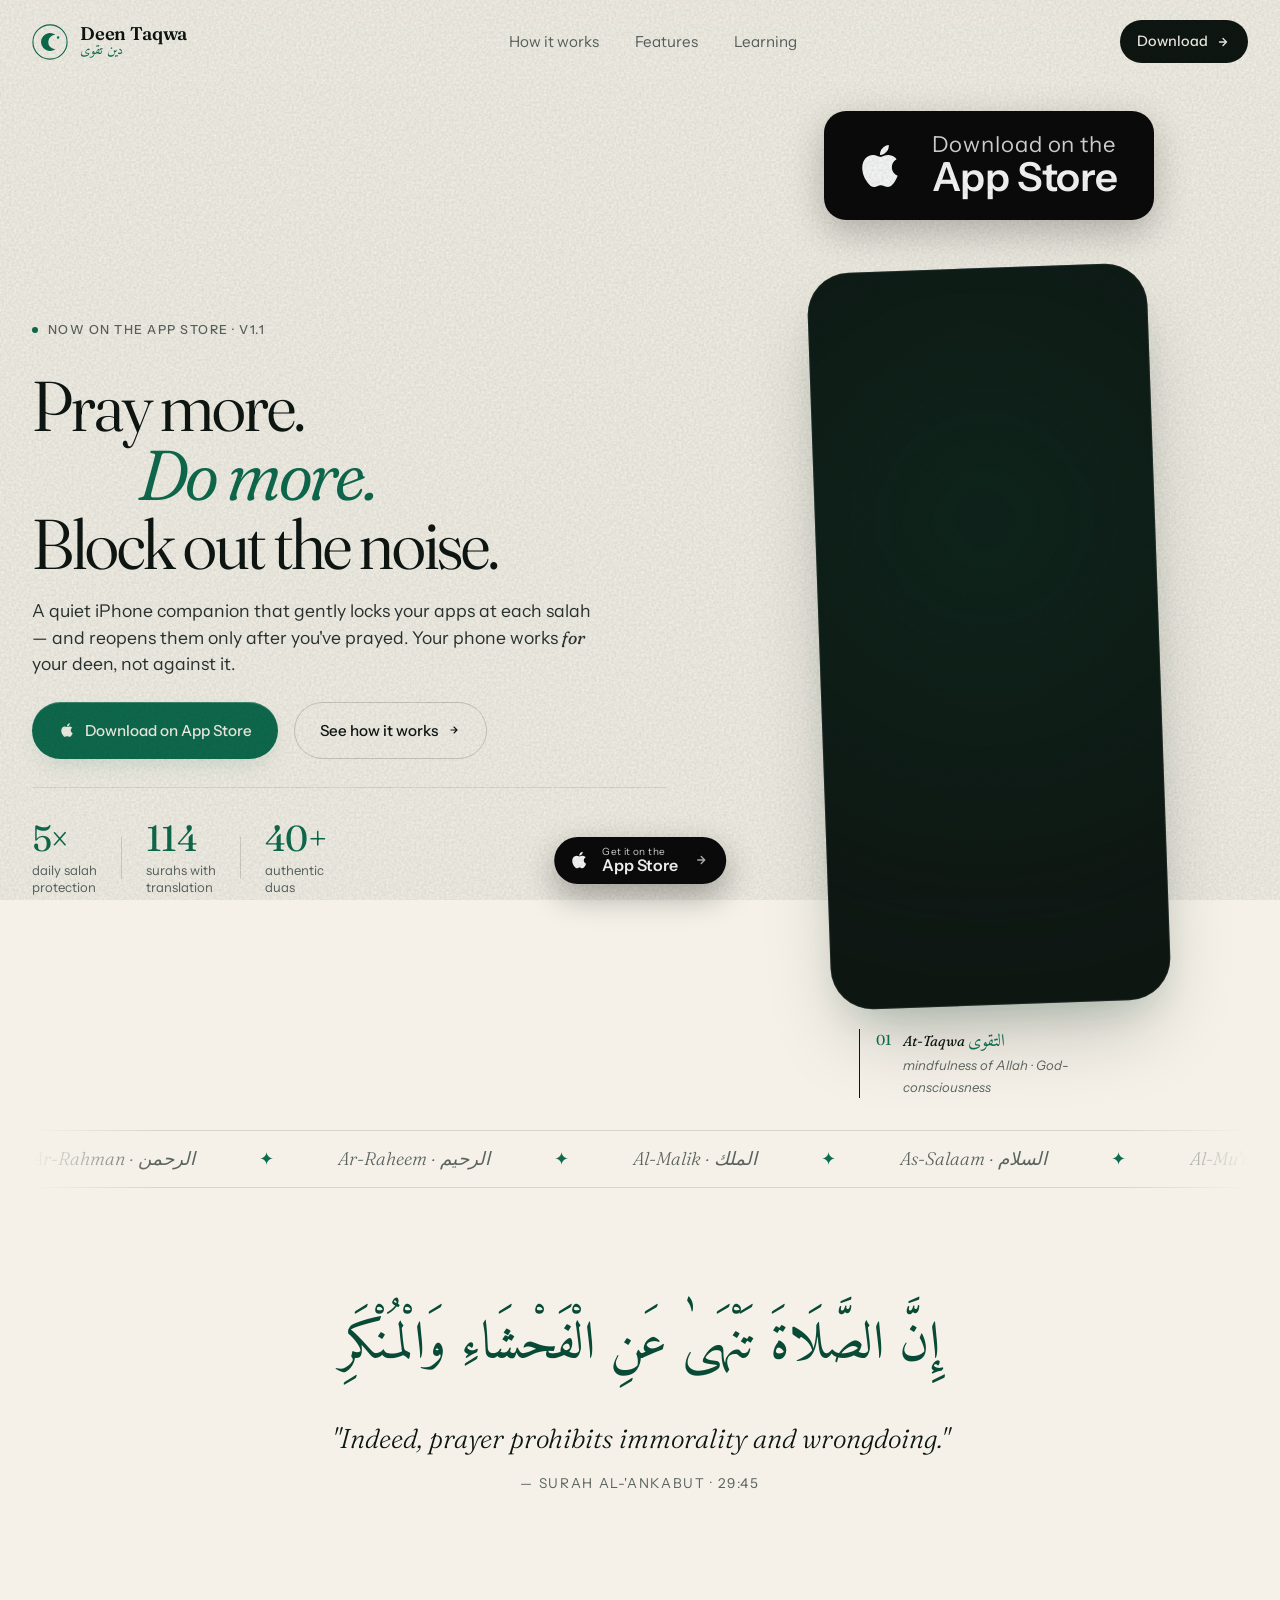
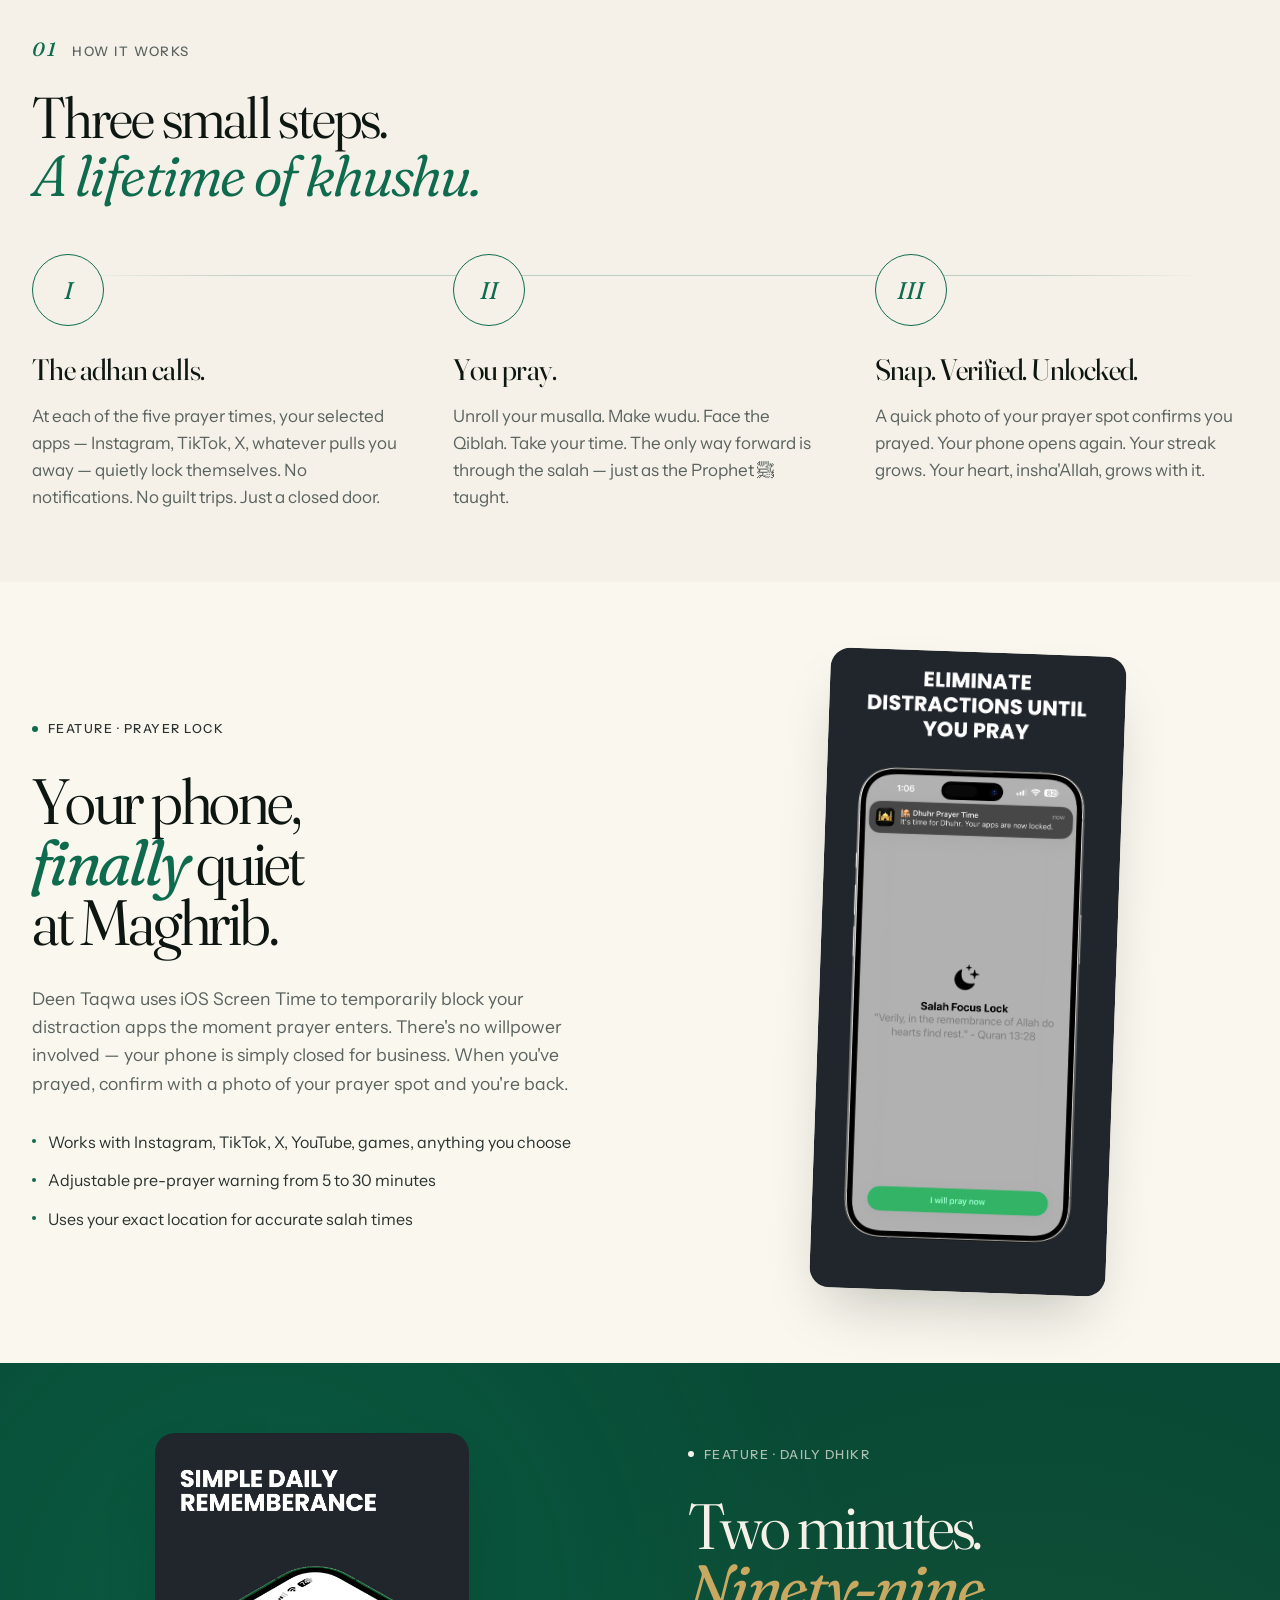
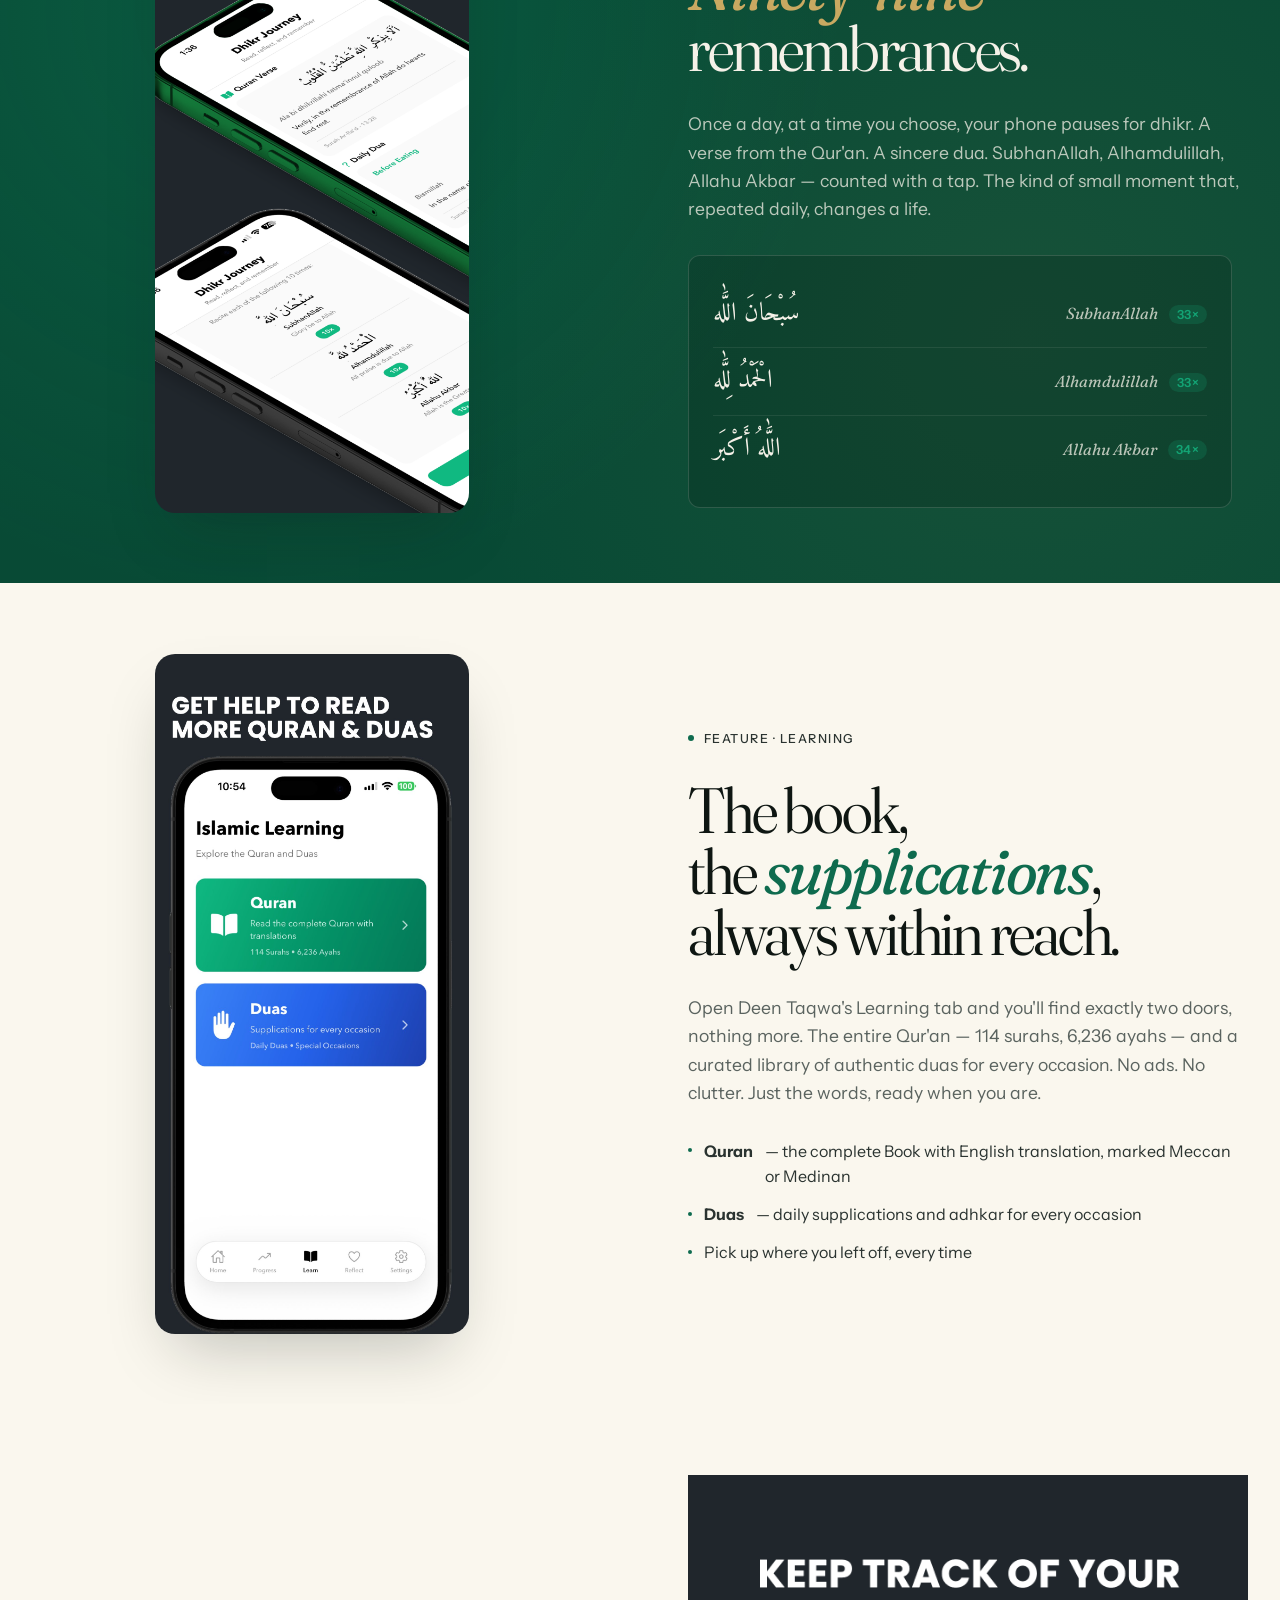
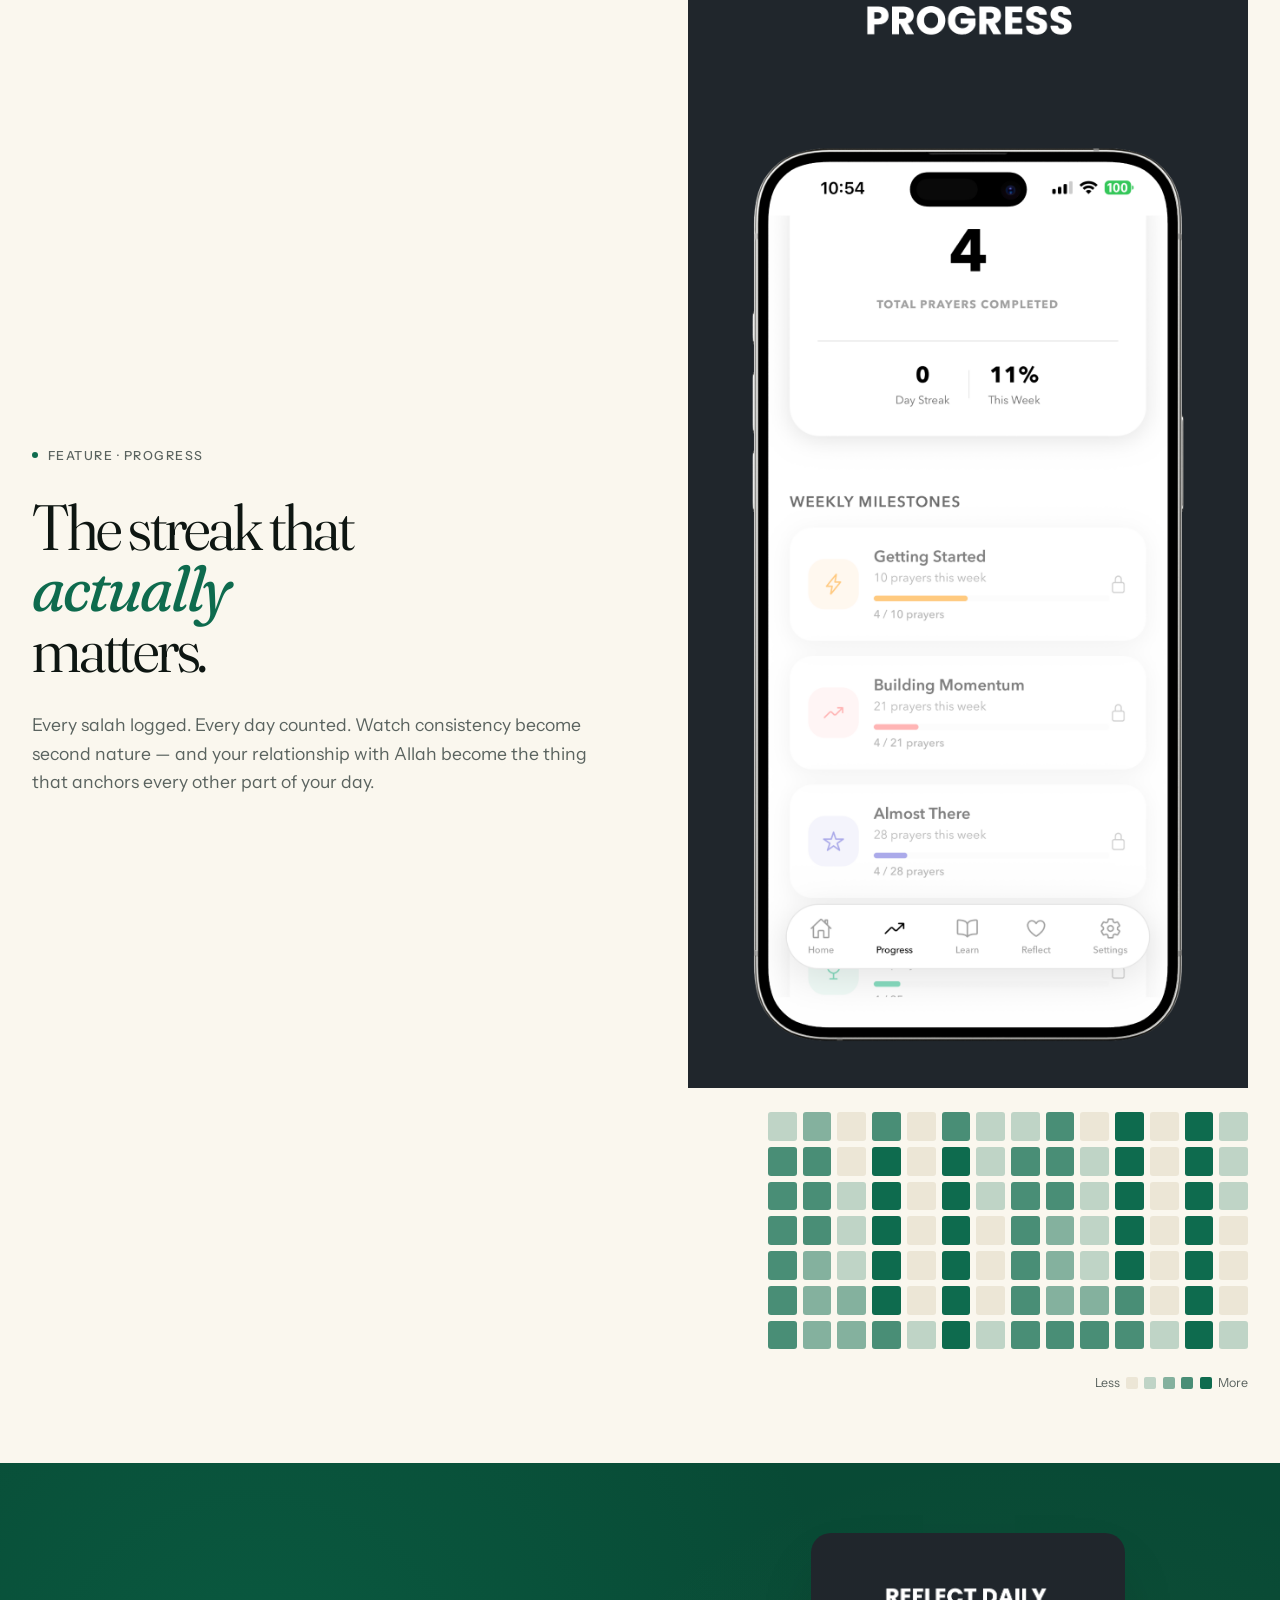
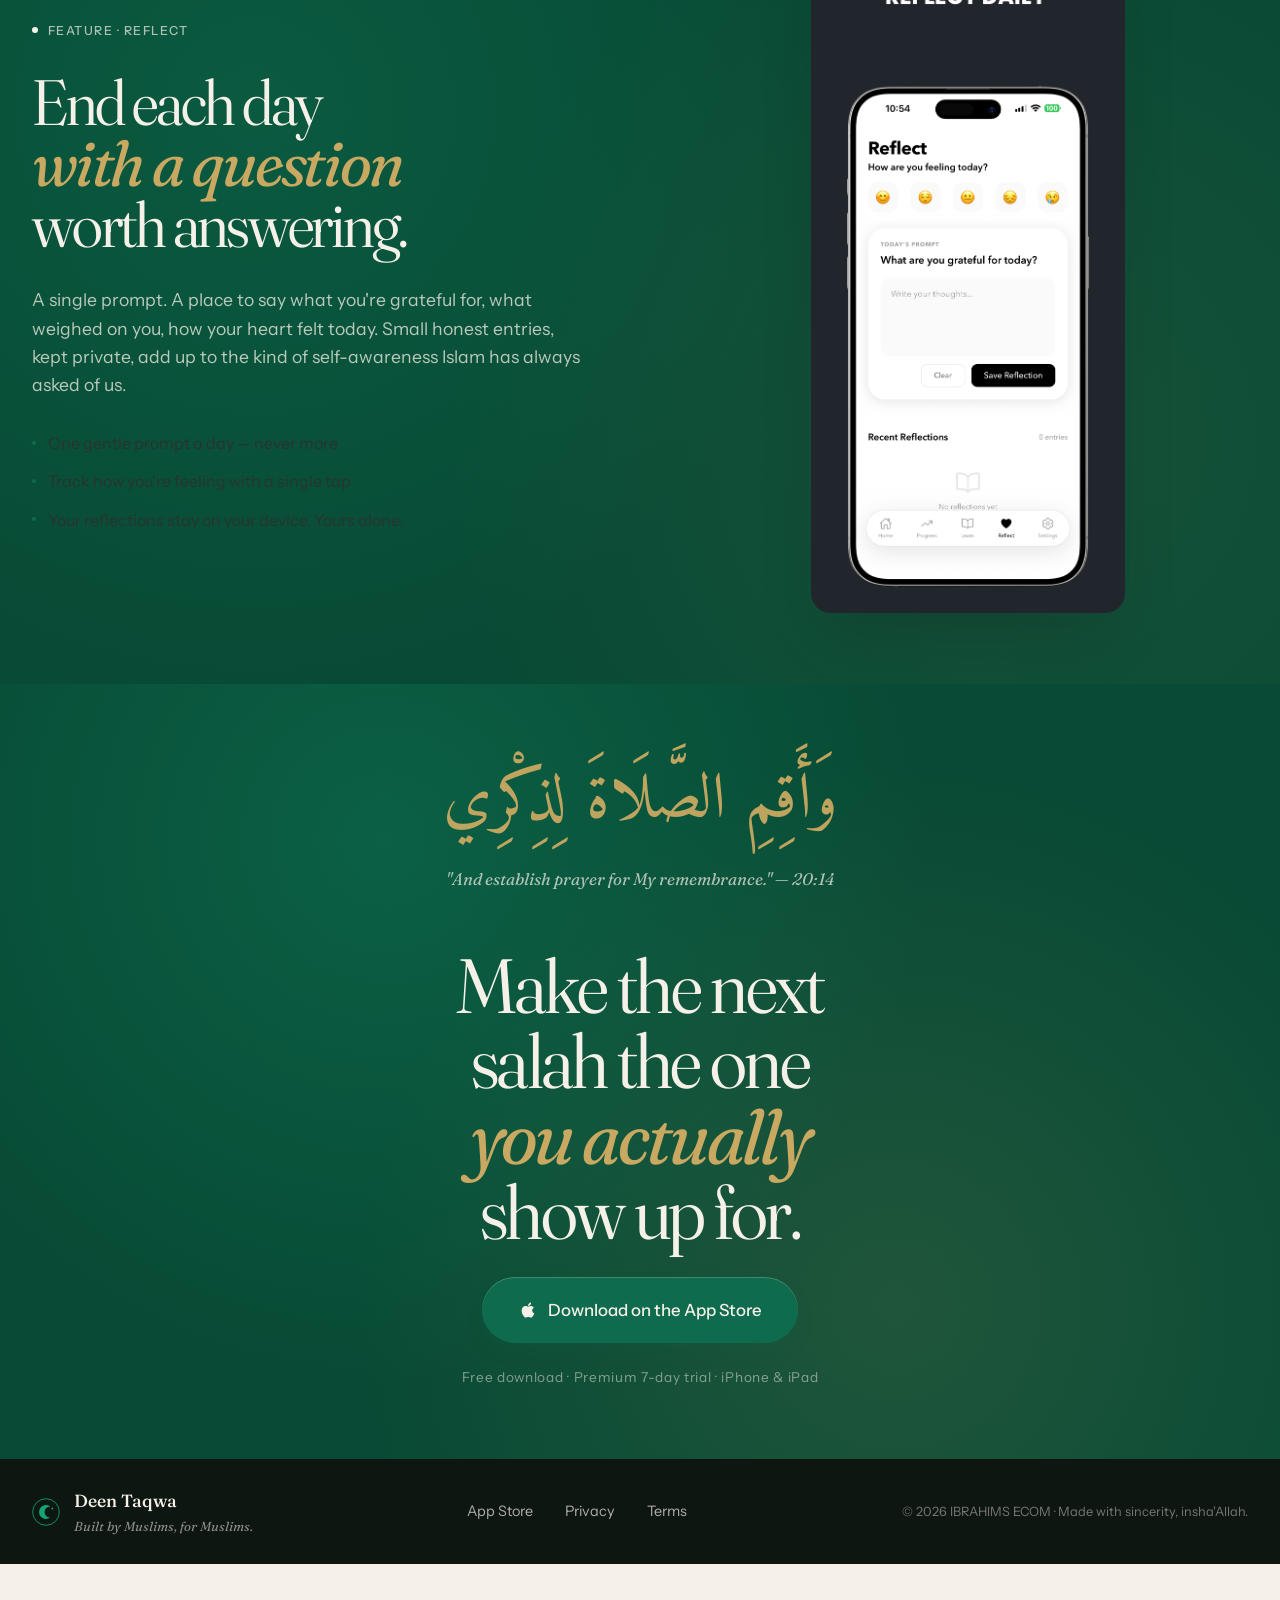
==== commit a2b49eb4: "feat: 2.5x larger hero App Store badge + sticky download CTA Hero badge: - SVG icon 22 -> 56px - pad" ====
--- a/index.html
+++ b/index.html
@@ -32,21 +32,21 @@
   .hero__app-badge {
     display: inline-flex;
     align-items: center;
-    gap: 12px;
-    padding: 10px 18px 10px 14px;
-    margin: 0 auto 16px;
+    gap: 24px;
+    padding: 22px 36px 22px 28px;
+    margin: 0 auto 24px;
     background: #0a0a0a;
     color: #fafafa;
-    border-radius: 12px;
+    border-radius: 22px;
     text-decoration: none;
     font-family: var(--font-sans, 'Instrument Sans', system-ui, sans-serif);
-    box-shadow: 0 6px 20px rgba(0, 0, 0, 0.18);
+    box-shadow: 0 12px 36px rgba(0, 0, 0, 0.25);
     transition: transform 0.2s ease, box-shadow 0.2s ease;
     width: fit-content;
   }
   .hero__app-badge:hover {
-    transform: translateY(-1px);
-    box-shadow: 0 10px 28px rgba(0, 0, 0, 0.24);
+    transform: translateY(-2px);
+    box-shadow: 0 18px 48px rgba(0, 0, 0, 0.3);
   }
   .hero__app-badge svg { flex-shrink: 0; }
   .hero__app-badge-copy {
@@ -56,20 +56,64 @@
     text-align: left;
   }
   .hero__app-badge-line1 {
-    font-size: 10px;
+    font-size: 22px;
     letter-spacing: 0.04em;
     opacity: 0.85;
   }
   .hero__app-badge-line2 {
-    font-size: 17px;
+    font-size: 40px;
     font-weight: 600;
     letter-spacing: -0.01em;
   }
   .hero__media { display: flex; flex-direction: column; align-items: center; }
   @media (max-width: 640px) {
-    .hero__app-badge { padding: 8px 14px 8px 12px; gap: 10px; }
-    .hero__app-badge-line1 { font-size: 9px; }
-    .hero__app-badge-line2 { font-size: 15px; }
+    .hero__app-badge { padding: 16px 24px 16px 20px; gap: 18px; border-radius: 18px; }
+    .hero__app-badge svg { width: 42px; height: 42px; }
+    .hero__app-badge-line1 { font-size: 16px; }
+    .hero__app-badge-line2 { font-size: 30px; }
+  }
+
+  /* Sticky Download CTA — always visible, app-store link */
+  body { padding-bottom: 80px; }
+  .sticky-download {
+    position: fixed;
+    bottom: 16px;
+    left: 50%;
+    transform: translateX(-50%);
+    display: inline-flex;
+    align-items: center;
+    gap: 12px;
+    padding: 10px 18px 10px 14px;
+    background: #0a0a0a;
+    color: #fafafa;
+    border-radius: 999px;
+    text-decoration: none;
+    font-family: var(--font-sans, 'Instrument Sans', system-ui, sans-serif);
+    box-shadow: 0 12px 32px rgba(0, 0, 0, 0.32), 0 0 0 1px rgba(255,255,255,0.05);
+    z-index: 100;
+    transition: transform 0.25s ease, box-shadow 0.25s ease, background 0.25s ease;
+  }
+  .sticky-download:hover {
+    transform: translateX(-50%) translateY(-2px);
+    box-shadow: 0 16px 40px rgba(0, 0, 0, 0.4);
+    background: #1a1a1a;
+  }
+  .sticky-download svg { flex-shrink: 0; }
+  .sticky-download__copy { display: flex; flex-direction: column; line-height: 1.05; text-align: left; }
+  .sticky-download__line1 { font-size: 10px; letter-spacing: 0.04em; opacity: 0.85; }
+  .sticky-download__line2 { font-size: 16px; font-weight: 600; letter-spacing: -0.01em; }
+  .sticky-download__arrow { opacity: 0.7; margin-left: 4px; transition: transform 0.2s ease; }
+  .sticky-download:hover .sticky-download__arrow { transform: translateX(2px); opacity: 1; }
+  @media (max-width: 640px) {
+    body { padding-bottom: 70px; }
+    .sticky-download {
+      left: 12px;
+      right: 12px;
+      transform: none;
+      justify-content: center;
+      padding: 10px 16px;
+    }
+    .sticky-download:hover { transform: translateY(-2px); }
   }
   .hero__phone wistia-player::part(wistia-close),
   .hero__phone wistia-player::part(wistia-branding),
@@ -174,7 +218,7 @@
         rel="noopener"
         aria-label="Download Deen Taqwa on the App Store"
       >
-        <svg viewBox="0 0 24 24" width="22" height="22" aria-hidden="true" fill="currentColor">
+        <svg viewBox="0 0 24 24" width="56" height="56" aria-hidden="true" fill="currentColor">
           <path d="M17.05 20.28c-.98.95-2.05.8-3.08.35-1.09-.46-2.09-.48-3.24 0-1.44.62-2.2.44-3.06-.35C2.79 15.25 3.51 7.59 9.05 7.31c1.35.07 2.29.74 3.08.8 1.18-.24 2.31-.93 3.57-.84 1.51.12 2.65.72 3.4 1.8-3.12 1.87-2.38 5.98.48 7.13-.57 1.5-1.31 2.99-2.54 4.08zM12.03 7.25c-.15-2.23 1.66-4.07 3.74-4.25.29 2.58-2.34 4.5-3.74 4.25z"/>
         </svg>
         <span class="hero__app-badge-copy">
@@ -506,6 +550,26 @@
   </div>
 </footer>
 
+<!-- Sticky Download CTA -->
+<a
+  href="https://apps.apple.com/us/app/deen-taqwa-salah-dhikr/id6758683868"
+  class="sticky-download"
+  target="_blank"
+  rel="noopener"
+  aria-label="Download Deen Taqwa on the App Store"
+>
+  <svg viewBox="0 0 24 24" width="22" height="22" aria-hidden="true" fill="currentColor">
+    <path d="M17.05 20.28c-.98.95-2.05.8-3.08.35-1.09-.46-2.09-.48-3.24 0-1.44.62-2.2.44-3.06-.35C2.79 15.25 3.51 7.59 9.05 7.31c1.35.07 2.29.74 3.08.8 1.18-.24 2.31-.93 3.57-.84 1.51.12 2.65.72 3.4 1.8-3.12 1.87-2.38 5.98.48 7.13-.57 1.5-1.31 2.99-2.54 4.08zM12.03 7.25c-.15-2.23 1.66-4.07 3.74-4.25.29 2.58-2.34 4.5-3.74 4.25z"/>
+  </svg>
+  <span class="sticky-download__copy">
+    <span class="sticky-download__line1">Get it on the</span>
+    <span class="sticky-download__line2">App Store</span>
+  </span>
+  <svg class="sticky-download__arrow" viewBox="0 0 16 16" width="14" height="14" aria-hidden="true">
+    <path d="M4 8h8M8 4l4 4-4 4" fill="none" stroke="currentColor" stroke-width="1.6" stroke-linecap="round" stroke-linejoin="round"/>
+  </svg>
+</a>
+
 <script src="script.js"></script>
 </body>
 </html>
--- a/styles.css
+++ b/styles.css
@@ -28,7 +28,7 @@
   --font-ar: 'Amiri', 'Scheherazade New', serif;
 
   /* Rhythm */
-  --section-pad: clamp(4rem, 10vw, 9rem);
+  --section-pad: clamp(2.25rem, 5.5vw, 5rem);
   --container: 1280px;
 }
 
@@ -169,7 +169,7 @@
 .hero {
   max-width: var(--container);
   margin: 0 auto;
-  padding: 3rem 2rem 5rem;
+  padding: 1.75rem 2rem 2.75rem;
   position: relative;
 }
 
@@ -213,11 +213,11 @@
 .hero__title {
   font-family: var(--font-display);
   font-weight: 350;
-  font-size: clamp(3rem, 7vw, 6rem);
-  line-height: 0.95;
-  letter-spacing: -0.035em;
+  font-size: clamp(2.4rem, 5.5vw, 4.5rem);
+  line-height: 0.98;
+  letter-spacing: -0.03em;
   color: var(--ink);
-  margin-bottom: 2rem;
+  margin-bottom: 1.25rem;
   font-variation-settings: 'opsz' 144, 'SOFT' 30;
 }
 
@@ -244,11 +244,11 @@
 }
 
 .hero__lede {
-  font-size: 1.2rem;
-  line-height: 1.55;
+  font-size: 1.1rem;
+  line-height: 1.5;
   color: var(--ink-soft);
   max-width: 32em;
-  margin-bottom: 2.5rem;
+  margin-bottom: 1.5rem;
   opacity: 0;
   animation: rise 0.9s 0.55s cubic-bezier(0.2, 0.6, 0.2, 1) forwards;
 }
@@ -256,7 +256,7 @@
 .hero__ctas {
   display: flex;
   gap: 1rem;
-  margin-bottom: 3.5rem;
+  margin-bottom: 1.75rem;
   flex-wrap: wrap;
   opacity: 0;
   animation: rise 0.9s 0.7s cubic-bezier(0.2, 0.6, 0.2, 1) forwards;
@@ -415,8 +415,8 @@
 
 /* Marquee */
 .marquee {
-  margin-top: 5rem;
-  padding: 1.5rem 0;
+  margin-top: 2rem;
+  padding: 0.85rem 0;
   border-top: 1px solid rgba(14, 22, 18, 0.12);
   border-bottom: 1px solid rgba(14, 22, 18, 0.12);
   overflow: hidden;
@@ -489,7 +489,7 @@
    SECTION HEADS
    ========================================================================== */
 .section-head {
-  margin-bottom: 4rem;
+  margin-bottom: 2rem;
   max-width: 820px;
 }
 
@@ -776,7 +776,7 @@
   display: grid;
   grid-template-columns: repeat(3, 1fr);
   gap: 2.5rem;
-  margin-top: 4rem;
+  margin-top: 2.25rem;
 }
 
 .learning__card {
@@ -926,14 +926,14 @@
   display: grid;
   grid-template-columns: repeat(3, 1fr);
   gap: 1.5rem;
-  margin-top: 4rem;
+  margin-top: 2.25rem;
   align-items: stretch;
 }
 
 .price-card {
   background: var(--paper);
   border-radius: 24px;
-  padding: 2.5rem 2rem;
+  padding: 1.5rem 1.5rem;
   border: 1px solid rgba(14, 22, 18, 0.08);
   position: relative;
   display: flex;
@@ -1076,7 +1076,7 @@
   font-size: clamp(2.5rem, 6vw, 5rem);
   line-height: 0.98;
   letter-spacing: -0.035em;
-  margin-bottom: 3rem;
+  margin-bottom: 1.75rem;
   font-variation-settings: 'opsz' 144, 'SOFT' 30;
 }
 
@@ -1098,7 +1098,7 @@
 .footer {
   background: var(--ink);
   color: var(--cream);
-  padding: 3rem 2rem;
+  padding: 1.75rem 2rem;
 }
 
 .footer__inner {
@@ -1199,8 +1199,8 @@
 }
 
 @media (max-width: 560px) {
-  .nav { padding: 1rem 1.25rem; }
-  .hero { padding: 2rem 1.25rem 3rem; }
+  .nav { padding: 0.75rem 1.25rem; }
+  .hero { padding: 1.25rem 1.25rem 1.75rem; }
   .feature, .how, .learning, .progress, .pricing, .final-cta { padding-left: 1.25rem; padding-right: 1.25rem; }
   .hero__ctas .btn { width: 100%; justify-content: center; }
   .dhikr-ar { font-size: 1.3rem; }
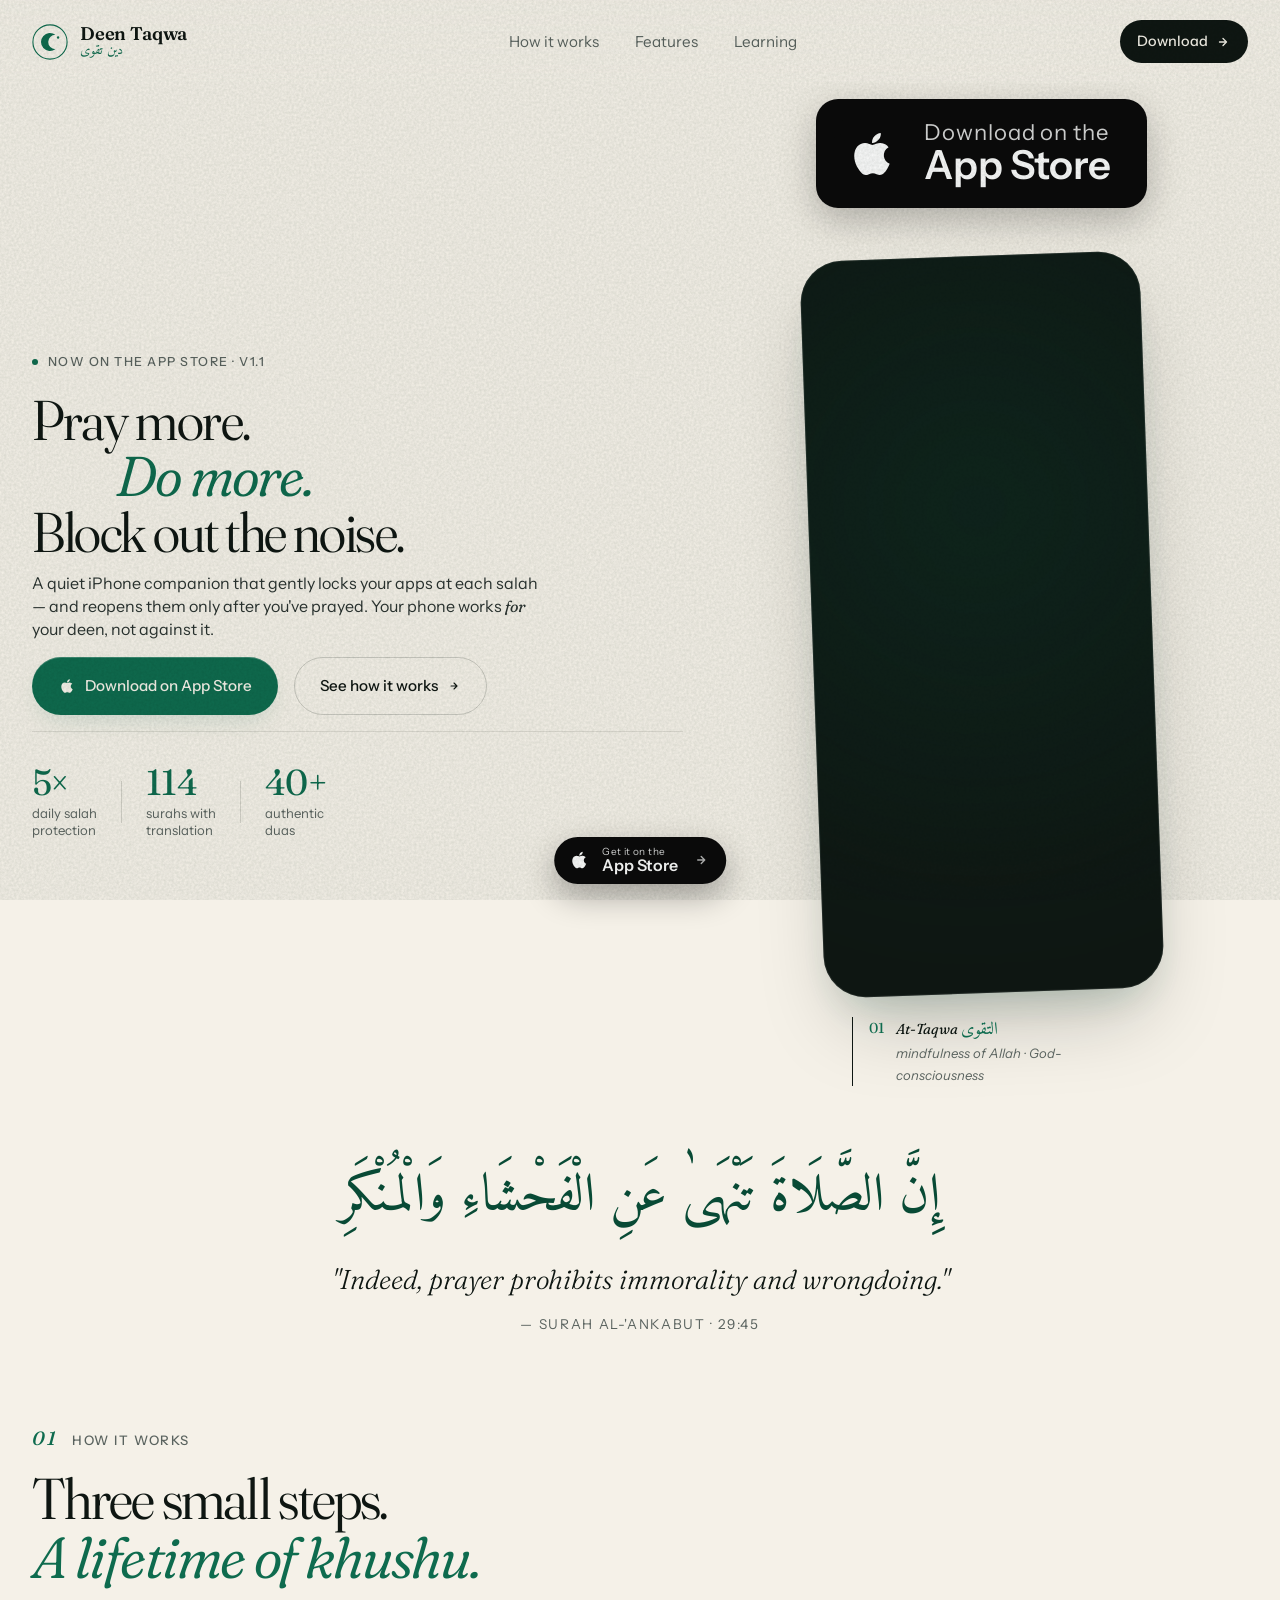
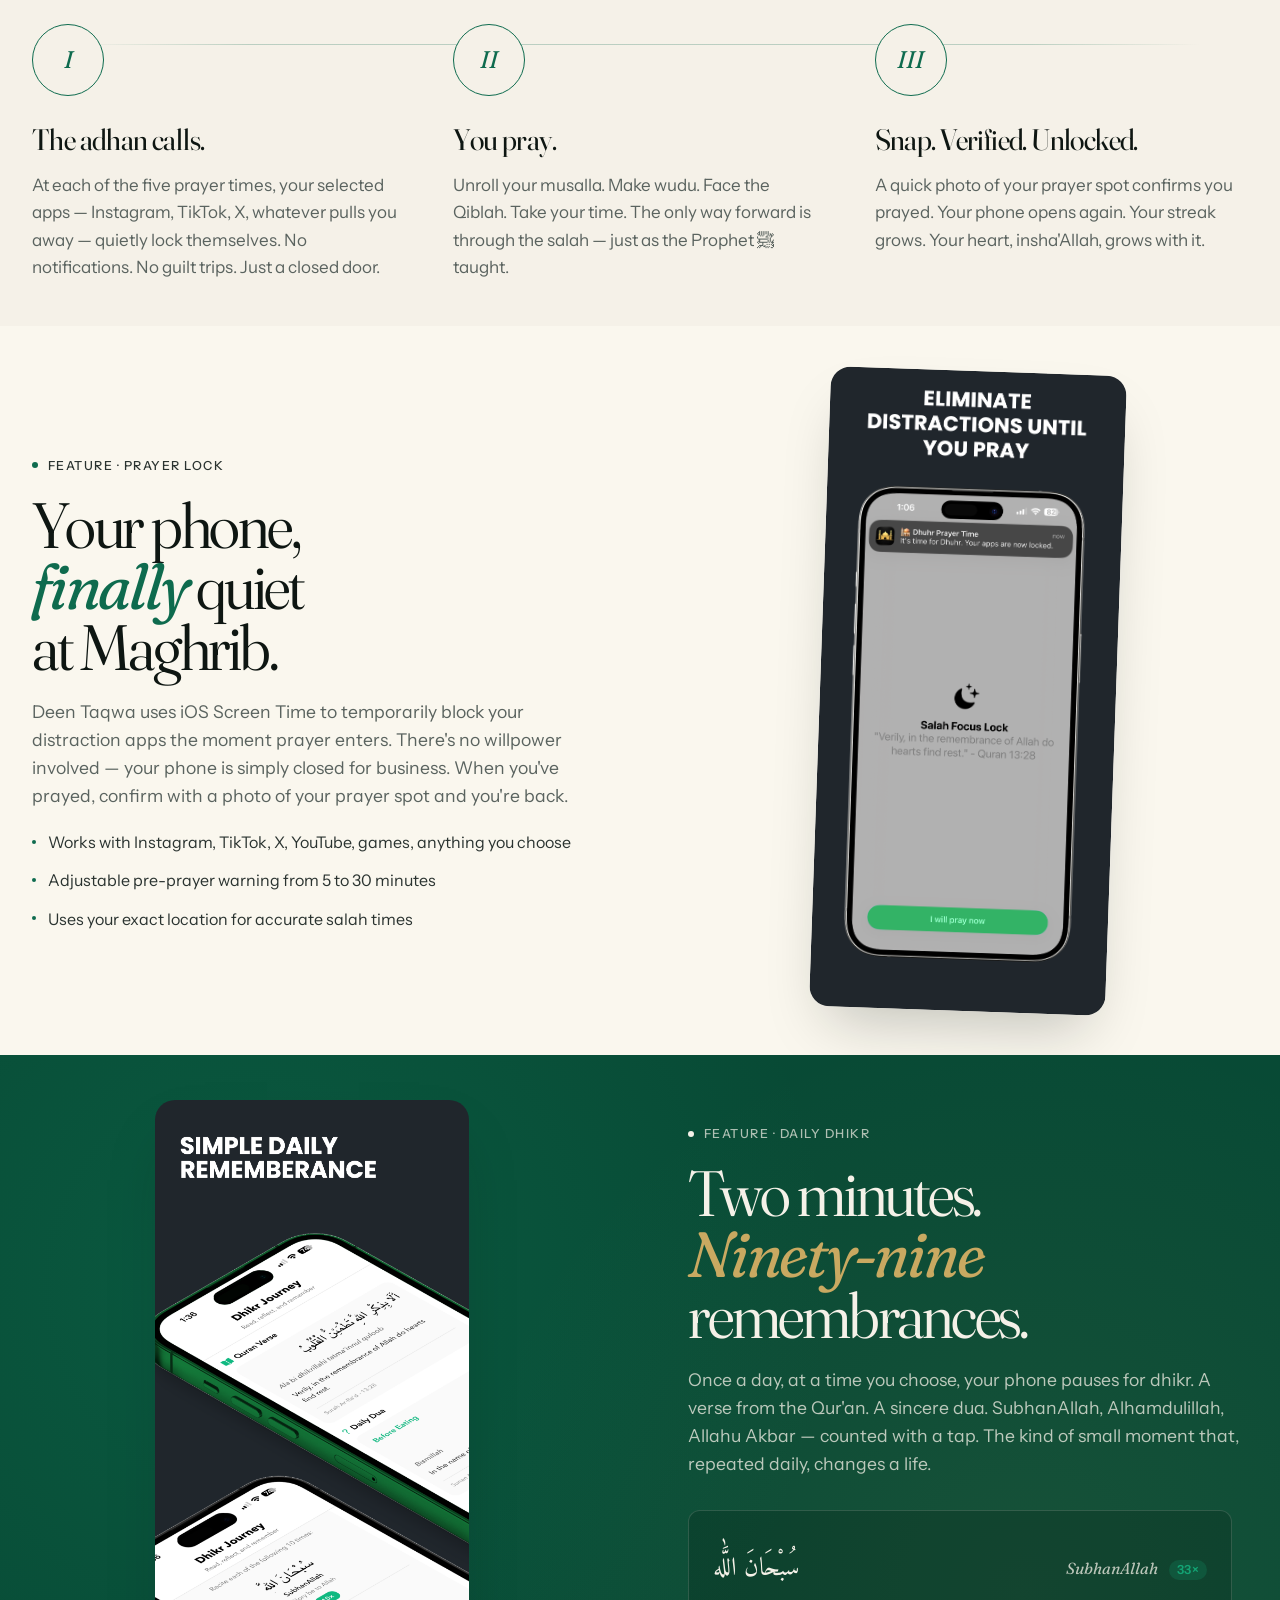
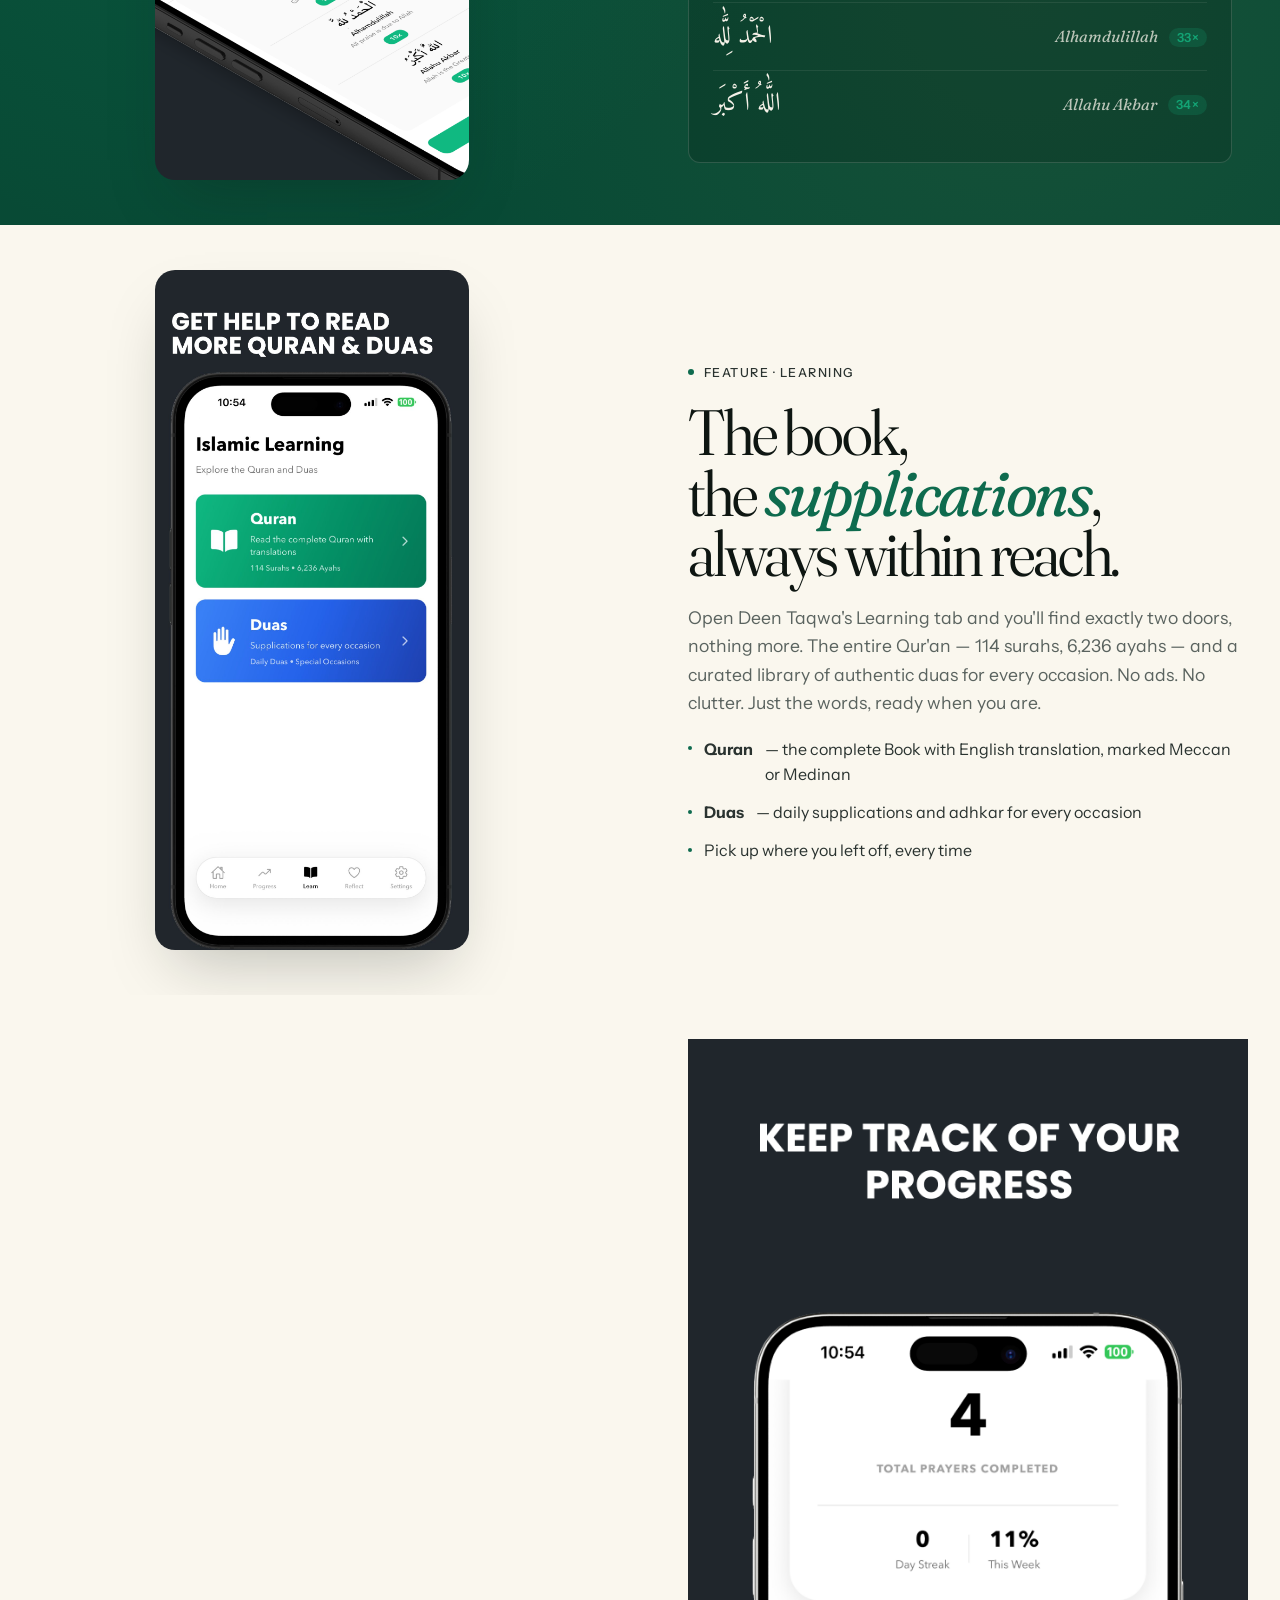
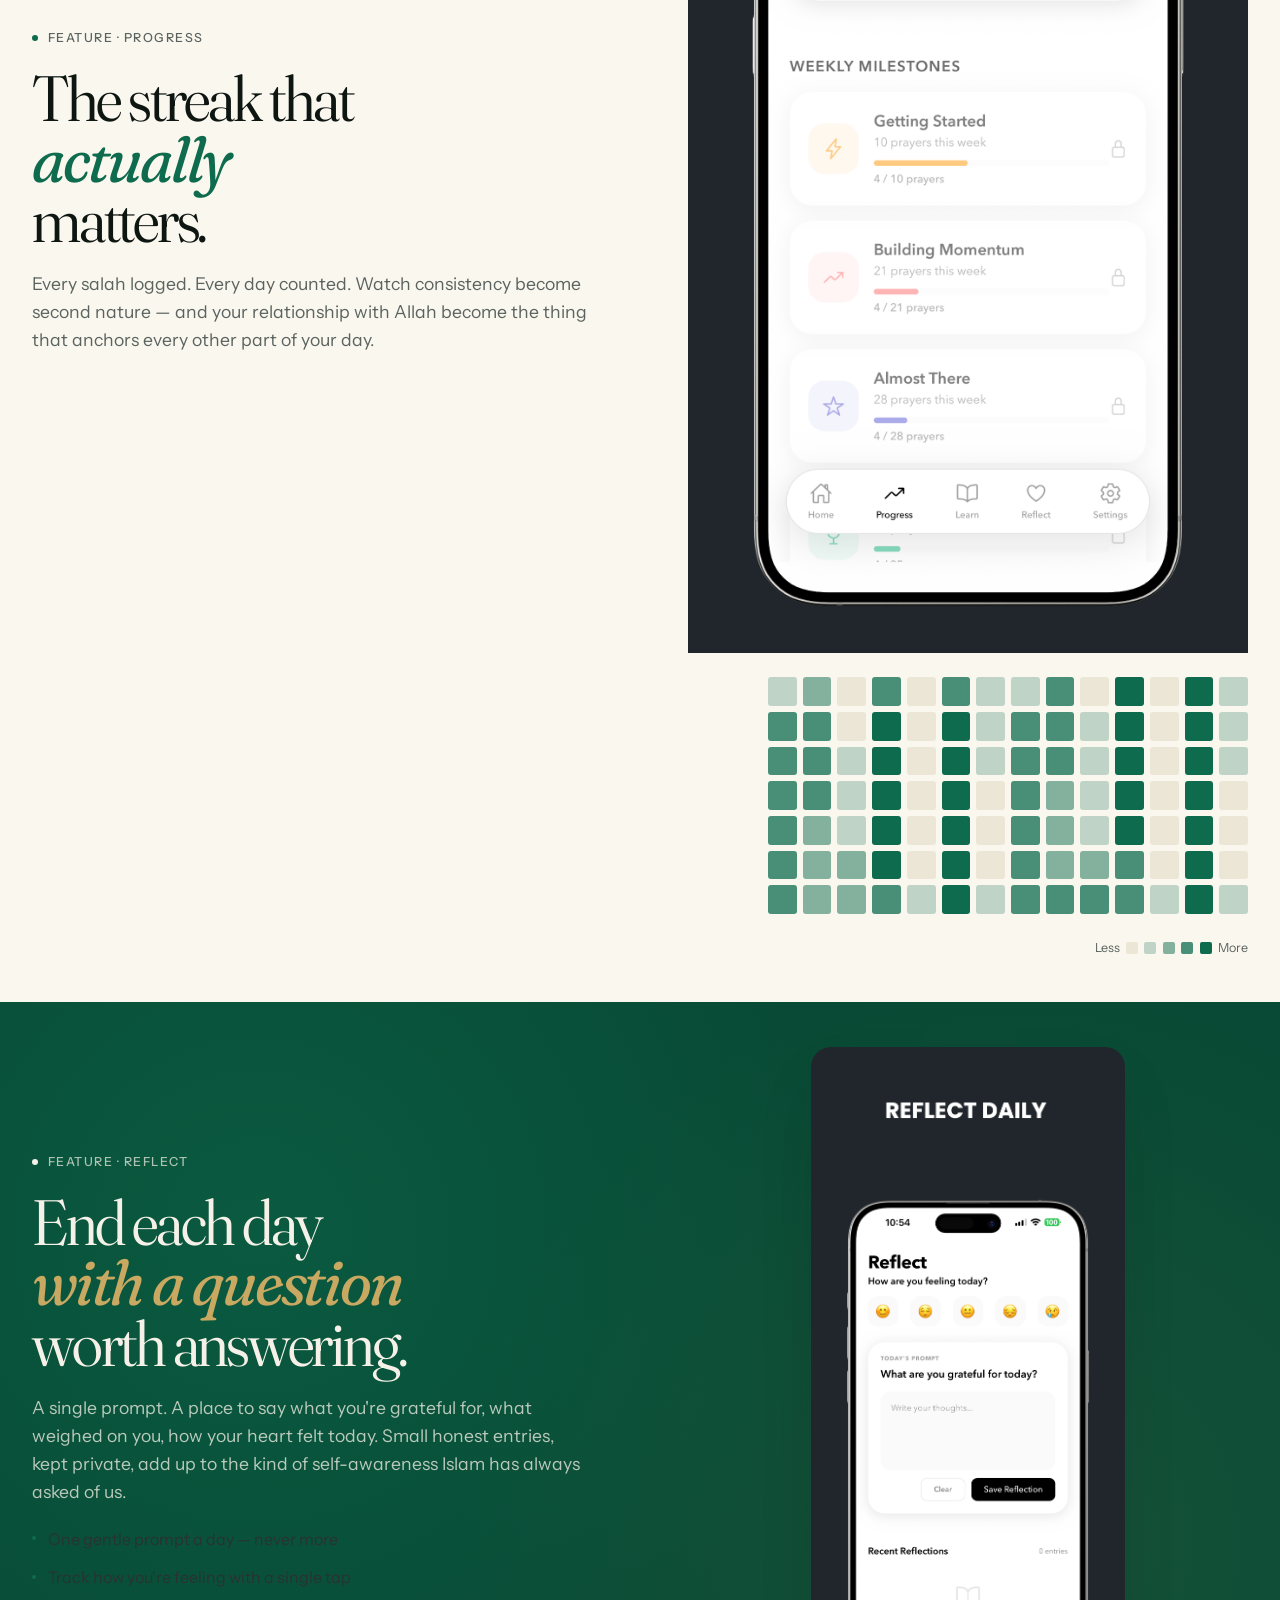
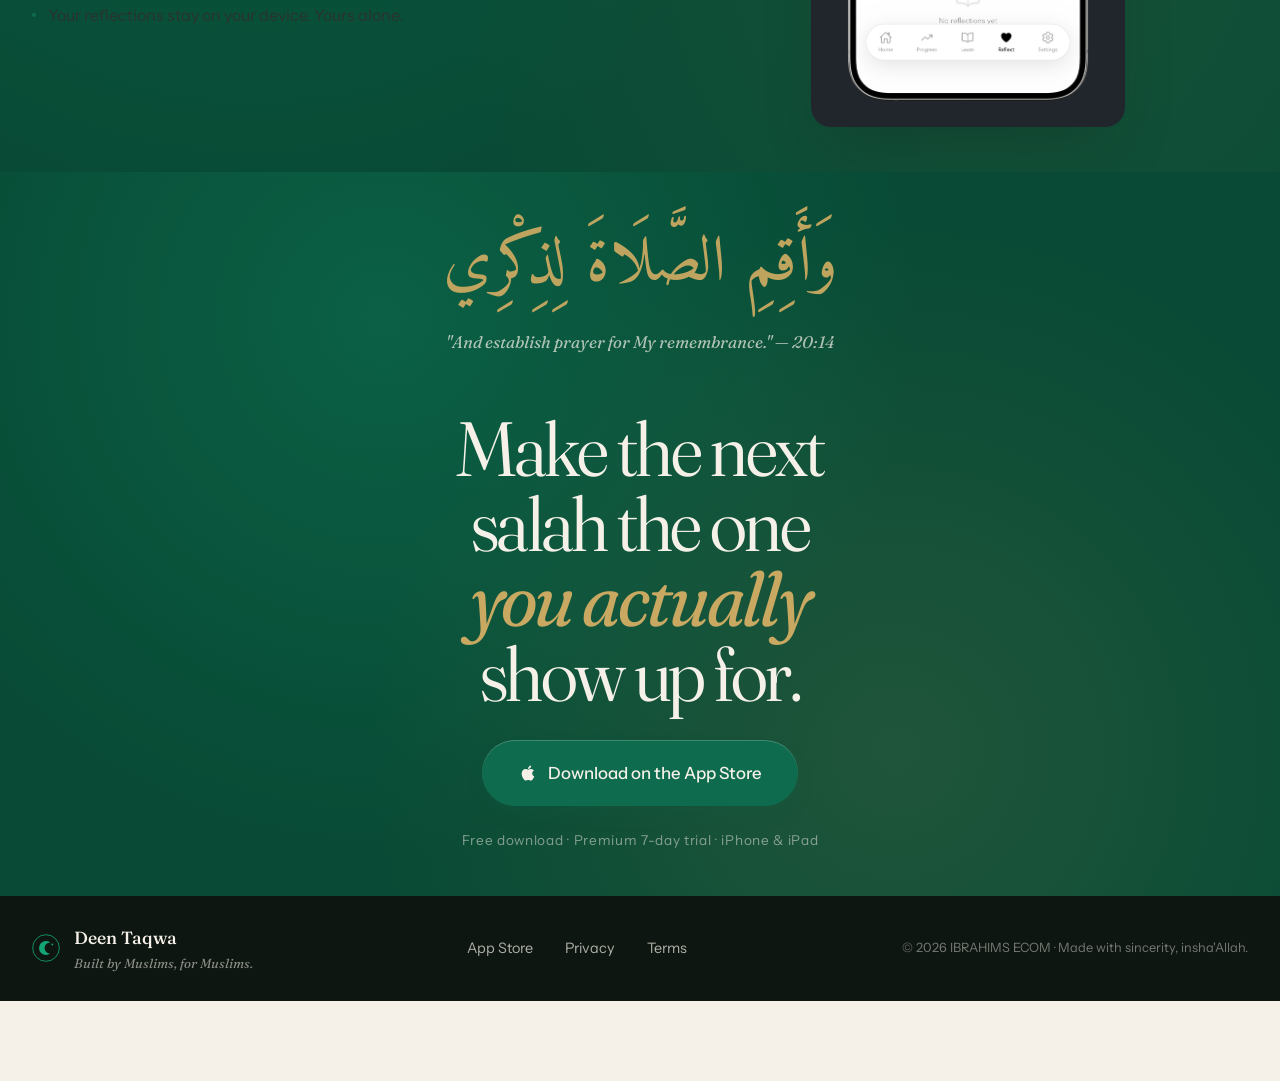
==== commit c7c3a3f3: "style: aggressively shorten the page (-30% more vertical height) - Remove the decorative 99-names ma" ====
--- a/index.html
+++ b/index.html
@@ -259,36 +259,6 @@
 
   </div>
 
-  <!-- Running marquee of divine names -->
-  <div class="marquee" aria-hidden="true">
-    <div class="marquee__track">
-      <span>Ar-Rahman · الرحمن</span>
-      <span>Ar-Raheem · الرحيم</span>
-      <span>Al-Malik · الملك</span>
-      <span>As-Salaam · السلام</span>
-      <span>Al-Mu'min · المؤمن</span>
-      <span>Al-Muhaymin · المهيمن</span>
-      <span>Al-Aziz · العزيز</span>
-      <span>Al-Jabbar · الجبار</span>
-      <span>Al-Khaliq · الخالق</span>
-      <span>Al-Ghaffar · الغفار</span>
-      <span>Al-Wahhab · الوهاب</span>
-      <span>Ar-Razzaq · الرزاق</span>
-      <!-- duplicate for seamless loop -->
-      <span>Ar-Rahman · الرحمن</span>
-      <span>Ar-Raheem · الرحيم</span>
-      <span>Al-Malik · الملك</span>
-      <span>As-Salaam · السلام</span>
-      <span>Al-Mu'min · المؤمن</span>
-      <span>Al-Muhaymin · المهيمن</span>
-      <span>Al-Aziz · العزيز</span>
-      <span>Al-Jabbar · الجبار</span>
-      <span>Al-Khaliq · الخالق</span>
-      <span>Al-Ghaffar · الغفار</span>
-      <span>Al-Wahhab · الوهاب</span>
-      <span>Ar-Razzaq · الرزاق</span>
-    </div>
-  </div>
 </section>
 
 <!-- THE PROBLEM / PROMISE -->
--- a/styles.css
+++ b/styles.css
@@ -28,7 +28,7 @@
   --font-ar: 'Amiri', 'Scheherazade New', serif;
 
   /* Rhythm */
-  --section-pad: clamp(2.25rem, 5.5vw, 5rem);
+  --section-pad: clamp(1.25rem, 3.5vw, 3rem);
   --container: 1280px;
 }
 
@@ -169,14 +169,14 @@
 .hero {
   max-width: var(--container);
   margin: 0 auto;
-  padding: 1.75rem 2rem 2.75rem;
+  padding: 1rem 2rem 1.5rem;
   position: relative;
 }
 
 .hero__grid {
   display: grid;
   grid-template-columns: 1.1fr 0.9fr;
-  gap: 4rem;
+  gap: 2rem;
   align-items: center;
 }
 
@@ -189,7 +189,7 @@
   text-transform: uppercase;
   color: var(--ink-muted);
   font-weight: 500;
-  margin-bottom: 2rem;
+  margin-bottom: 1.25rem;
 }
 
 .eyebrow--dark { color: var(--ink-soft); }
@@ -213,11 +213,11 @@
 .hero__title {
   font-family: var(--font-display);
   font-weight: 350;
-  font-size: clamp(2.4rem, 5.5vw, 4.5rem);
-  line-height: 0.98;
-  letter-spacing: -0.03em;
+  font-size: clamp(2rem, 4.5vw, 3.5rem);
+  line-height: 1;
+  letter-spacing: -0.025em;
   color: var(--ink);
-  margin-bottom: 1.25rem;
+  margin-bottom: 0.75rem;
   font-variation-settings: 'opsz' 144, 'SOFT' 30;
 }
 
@@ -244,11 +244,11 @@
 }
 
 .hero__lede {
-  font-size: 1.1rem;
-  line-height: 1.5;
+  font-size: 1rem;
+  line-height: 1.45;
   color: var(--ink-soft);
   max-width: 32em;
-  margin-bottom: 1.5rem;
+  margin-bottom: 1rem;
   opacity: 0;
   animation: rise 0.9s 0.55s cubic-bezier(0.2, 0.6, 0.2, 1) forwards;
 }
@@ -256,7 +256,7 @@
 .hero__ctas {
   display: flex;
   gap: 1rem;
-  margin-bottom: 1.75rem;
+  margin-bottom: 1rem;
   flex-wrap: wrap;
   opacity: 0;
   animation: rise 0.9s 0.7s cubic-bezier(0.2, 0.6, 0.2, 1) forwards;
@@ -463,7 +463,7 @@
   font-size: clamp(2rem, 4.5vw, 3.3rem);
   line-height: 1.6;
   color: var(--emerald-deep);
-  margin-bottom: 2rem;
+  margin-bottom: 1.25rem;
   font-weight: 400;
 }
 
@@ -489,7 +489,7 @@
    SECTION HEADS
    ========================================================================== */
 .section-head {
-  margin-bottom: 2rem;
+  margin-bottom: 1.25rem;
   max-width: 820px;
 }
 
@@ -507,7 +507,7 @@
   letter-spacing: 0.12em;
   text-transform: uppercase;
   color: var(--ink-muted);
-  margin-bottom: 1.5rem;
+  margin-bottom: 1rem;
   font-weight: 500;
 }
 
@@ -647,7 +647,7 @@
   font-size: clamp(2.5rem, 5vw, 4.2rem);
   line-height: 0.95;
   letter-spacing: -0.035em;
-  margin-bottom: 2rem;
+  margin-bottom: 1.25rem;
   color: var(--ink);
   font-variation-settings: 'opsz' 144, 'SOFT' 30;
 }
@@ -664,7 +664,7 @@
 .feature__body {
   font-size: 1.1rem;
   color: var(--ink-muted);
-  margin-bottom: 2rem;
+  margin-bottom: 1.25rem;
   max-width: 32em;
   line-height: 1.6;
 }
@@ -776,7 +776,7 @@
   display: grid;
   grid-template-columns: repeat(3, 1fr);
   gap: 2.5rem;
-  margin-top: 2.25rem;
+  margin-top: 1.25rem;
 }
 
 .learning__card {
@@ -790,7 +790,7 @@
   border-radius: 28px;
   padding: 2rem 1.5rem 0;
   overflow: hidden;
-  margin-bottom: 2rem;
+  margin-bottom: 1.25rem;
   aspect-ratio: 4 / 5;
   display: flex;
   align-items: flex-end;
@@ -926,7 +926,7 @@
   display: grid;
   grid-template-columns: repeat(3, 1fr);
   gap: 1.5rem;
-  margin-top: 2.25rem;
+  margin-top: 1.25rem;
   align-items: stretch;
 }
 
@@ -1019,7 +1019,7 @@
   color: var(--ink-muted);
   font-size: 0.95rem;
   line-height: 1.5;
-  margin-bottom: 1.5rem;
+  margin-bottom: 1rem;
   flex-grow: 1;
 }
 
